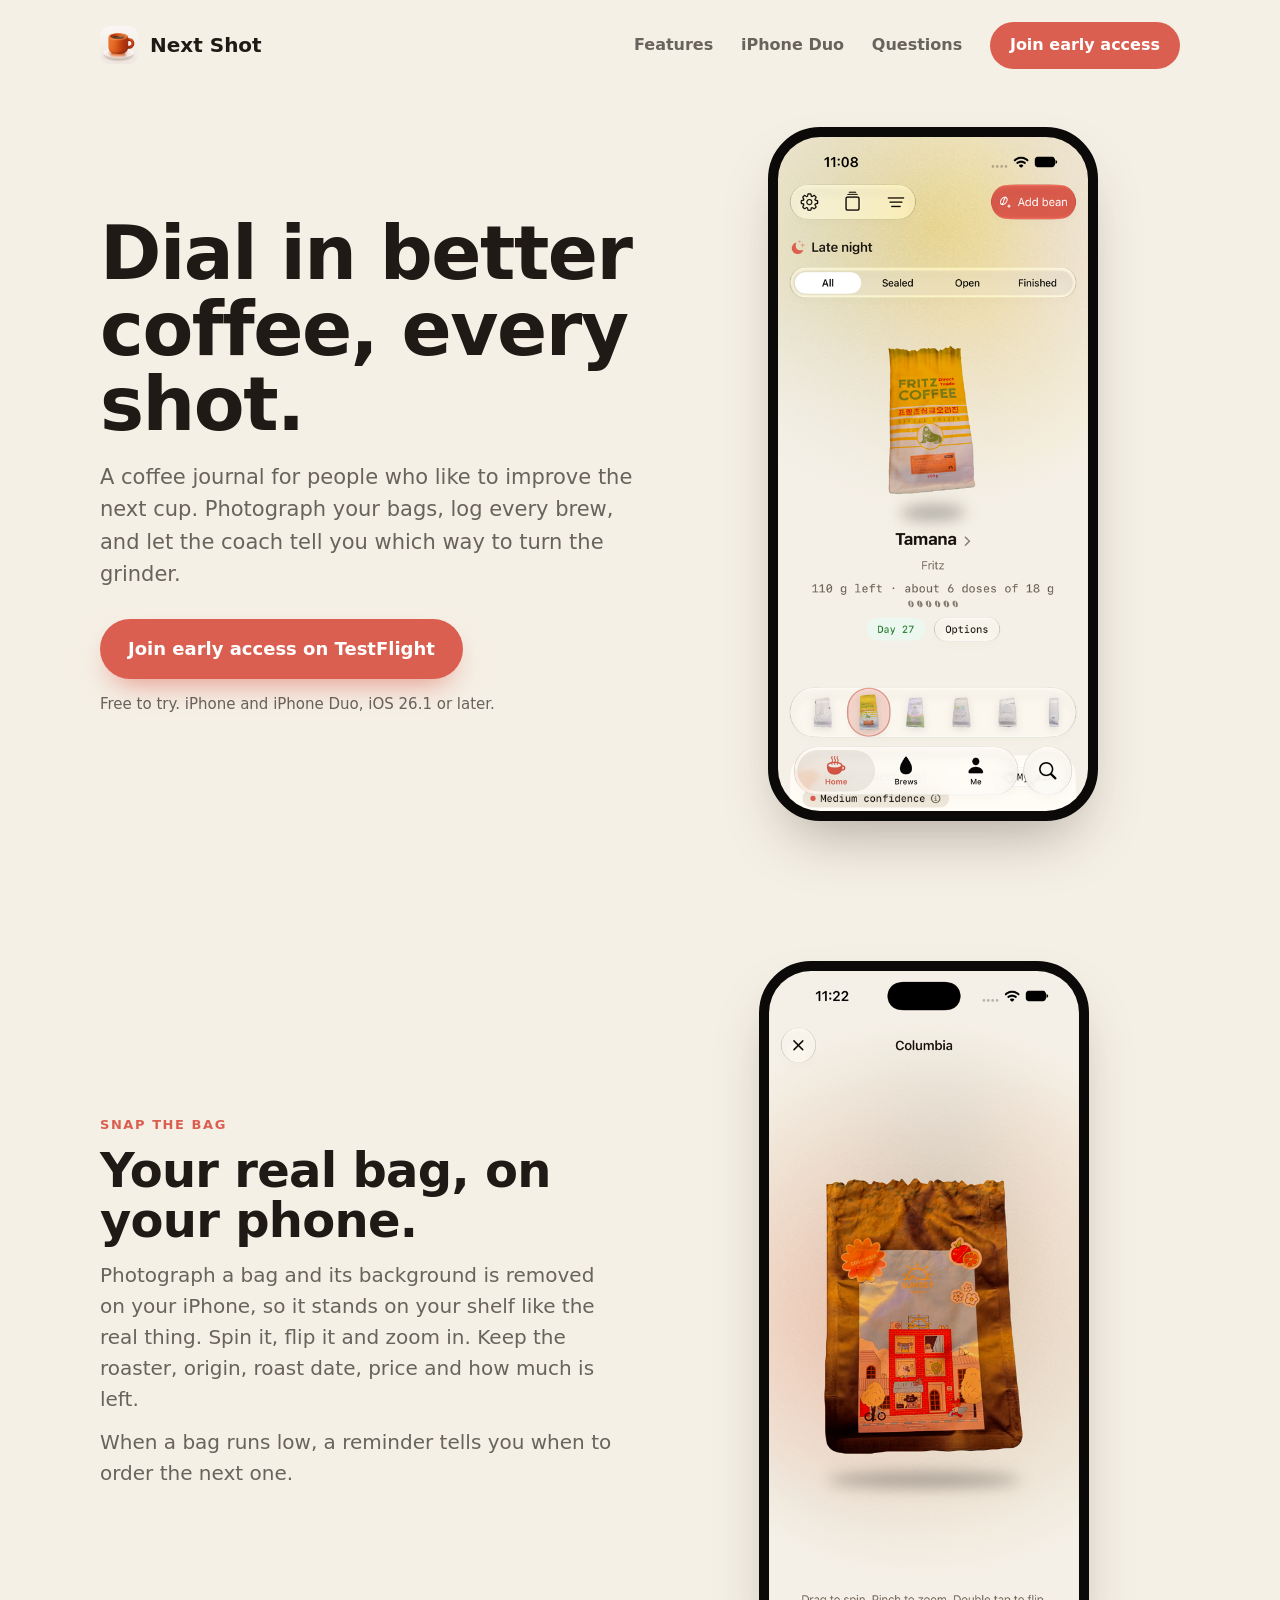
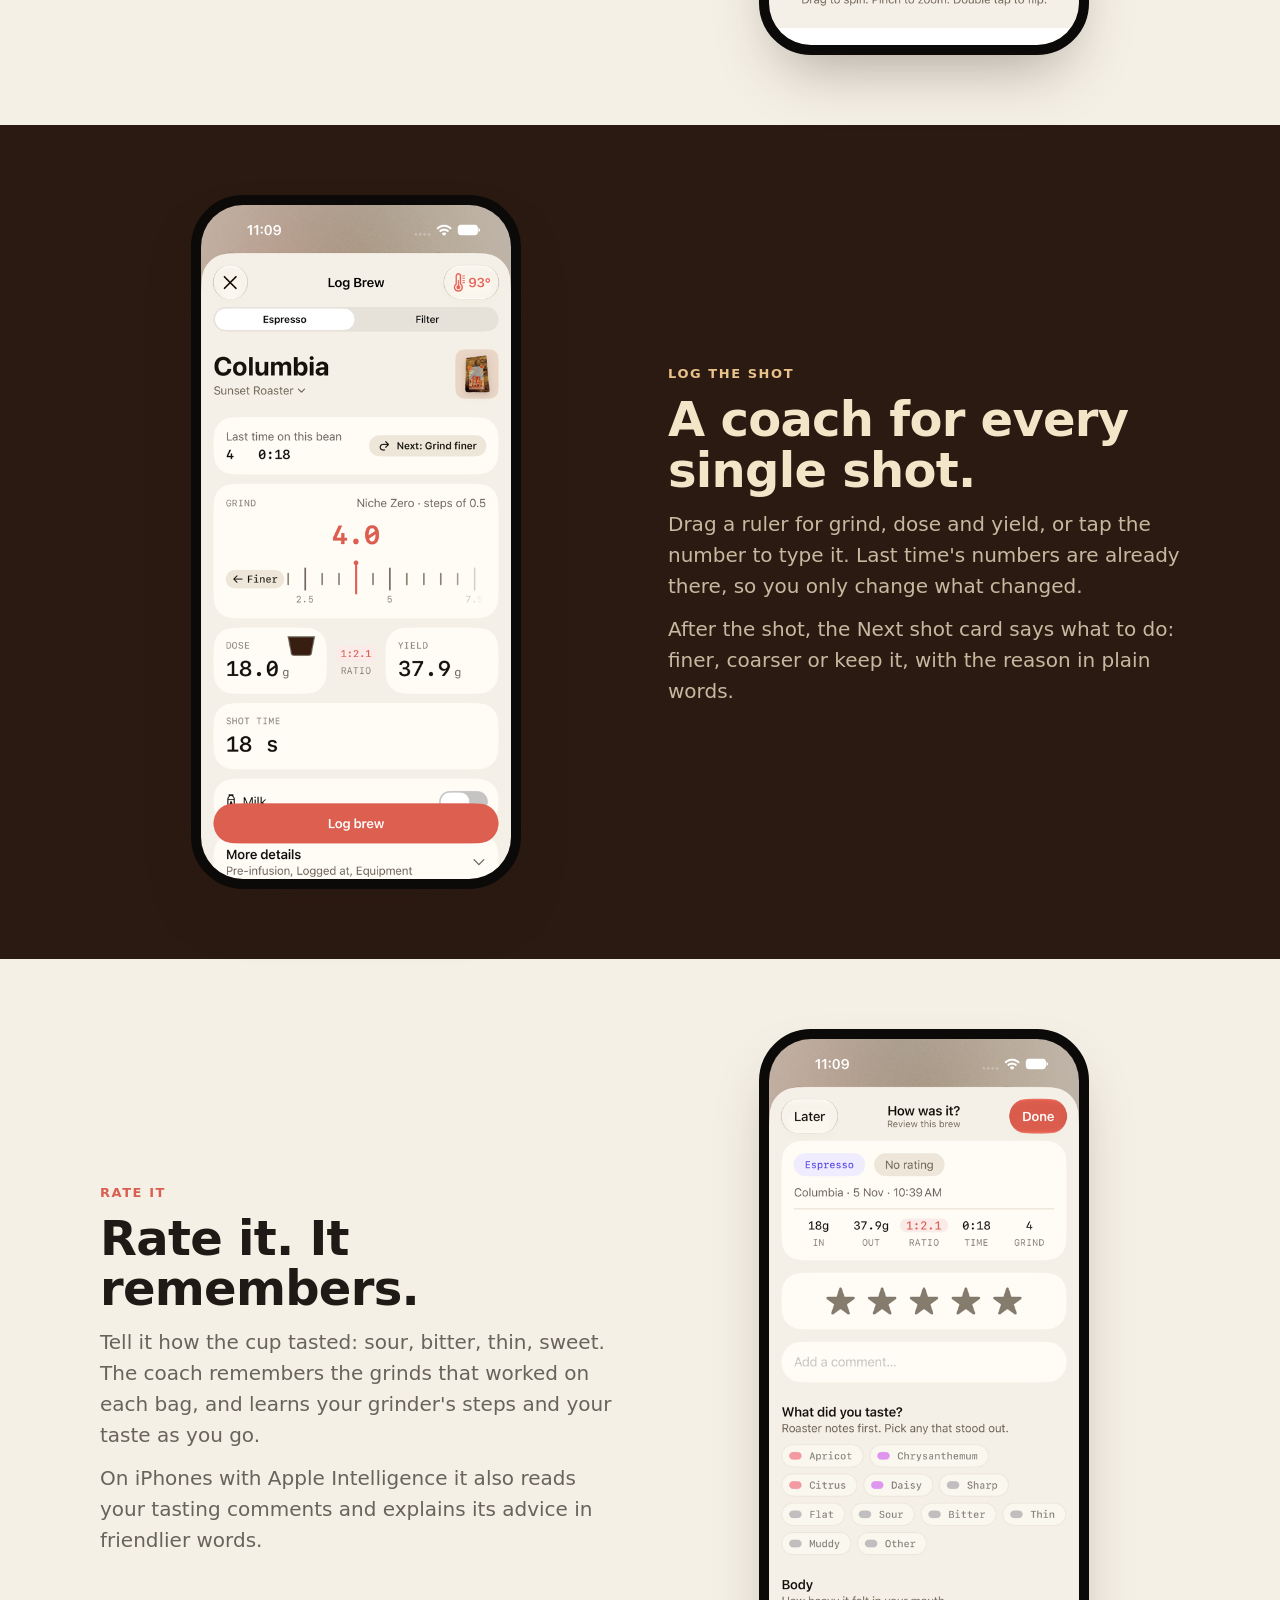
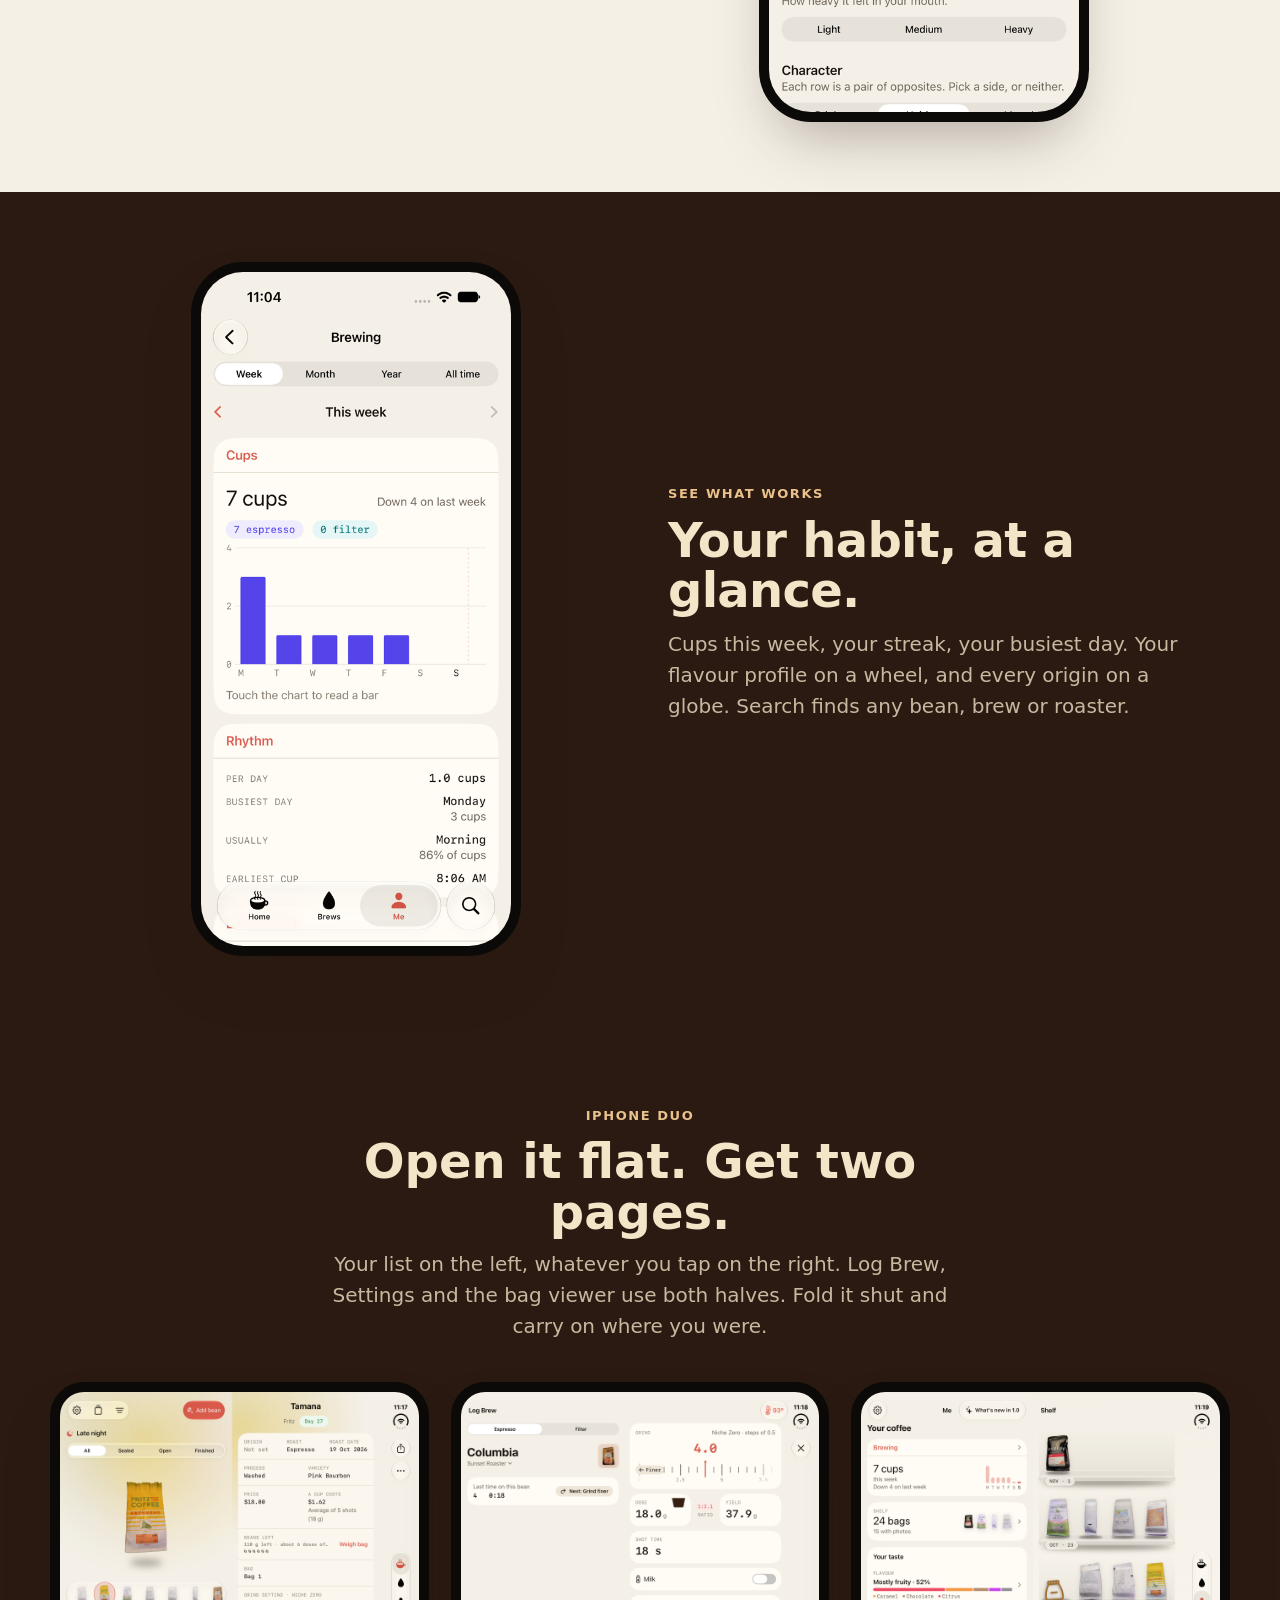
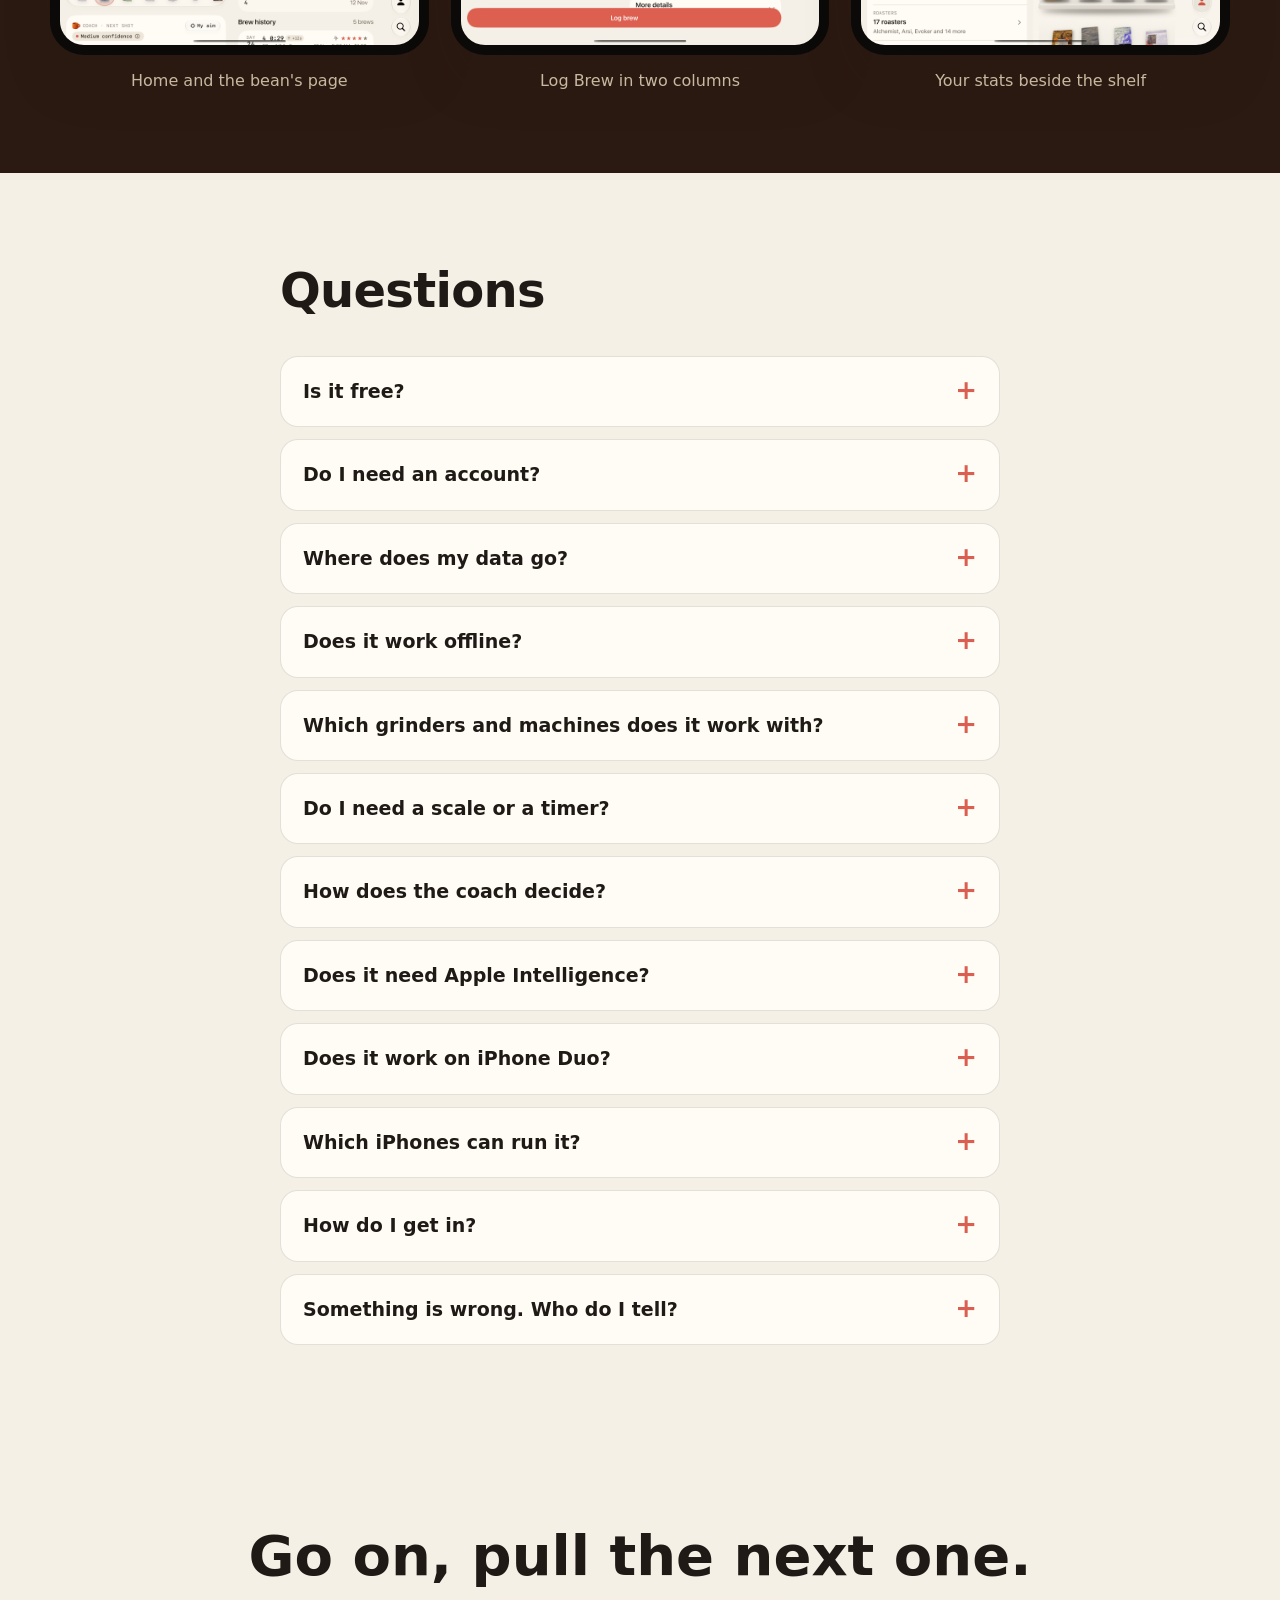
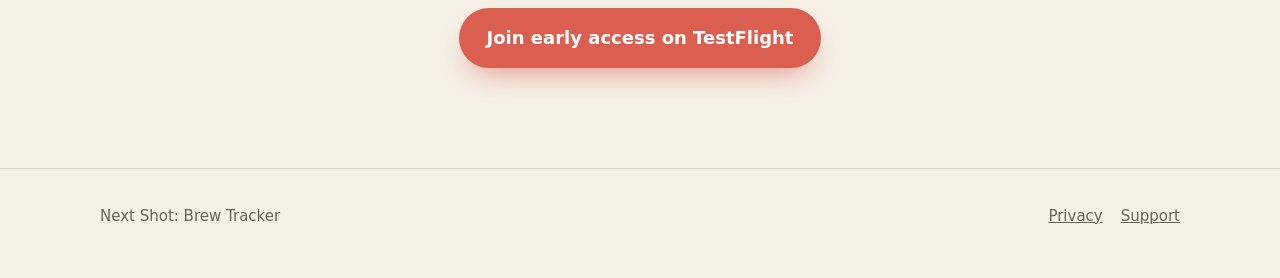
==== nextshot/index.html @ 01eab3b1 "Add Next Shot: Brew Tracker website in /nextshot Landing page with questions, privacy policy and sup" ====
<!doctype html>
<html lang="en-GB">
<head>
<meta charset="utf-8">
<meta name="viewport" content="width=device-width, initial-scale=1">
<meta name="color-scheme" content="light dark">
<title>Next Shot: Brew Tracker. Dial in better coffee, every shot.</title>
<meta name="description" content="A coffee journal for people who like to improve the next cup. Photograph your bags, log every brew, and let the coach suggest your next grind. For iPhone and iPhone Duo.">
<meta property="og:title" content="Next Shot: Brew Tracker">
<meta property="og:description" content="Photograph your bags, log every brew, and let the coach suggest your next grind. For iPhone and iPhone Duo.">
<meta property="og:image" content="assets/og.png">
<meta property="og:type" content="website">
<link rel="icon" href="assets/favicon.png">
<link rel="apple-touch-icon" href="assets/apple-touch-icon.png">
<link rel="stylesheet" href="style.css">
</head>
<body>

<header class="top">
  <div class="wrap">
    <a class="brand" href="./"><img src="assets/icon-512.png" alt="">Next Shot</a>
    <nav>
      <a href="#features">Features</a>
      <a href="#duo">iPhone Duo</a>
      <a href="#questions">Questions</a>
      <a class="btn small" href="https://testflight.apple.com/join/P4kzc7nD">Join early access</a>
    </nav>
  </div>
</header>

<main>
<section class="hero">
  <div class="wrap">
    <div>
      <h1>Dial in better coffee, every shot.</h1>
      <p class="lead">A coffee journal for people who like to improve the next cup. Photograph your bags, log every brew, and let the coach tell you which way to turn the grinder.</p>
      <a class="btn" href="https://testflight.apple.com/join/P4kzc7nD">Join early access on TestFlight</a>
      <p class="note">Free to try. iPhone and iPhone Duo, iOS 26.1 or later.</p>
    </div>
    <div class="shot">
      <div class="phone"><img src="assets/home.png" width="1100" height="2392" alt="The Next Shot home screen, with a bag of coffee and what is running low"></div>
    </div>
  </div>
</section>

<div id="features"></div>

<section class="feature">
  <div class="wrap">
    <div>
      <div class="kicker">Snap the bag</div>
      <h2>Your real bag, on your phone.</h2>
      <p>Photograph a bag and its background is removed on your iPhone, so it stands on your shelf like the real thing. Spin it, flip it and zoom in. Keep the roaster, origin, roast date, price and how much is left.</p>
      <p>When a bag runs low, a reminder tells you when to order the next one.</p>
    </div>
    <div class="shot"><div class="phone"><img src="assets/viewer.png" width="1100" height="2392" loading="lazy" alt="A real coffee bag in 3D, ready to spin and flip"></div></div>
  </div>
</section>

<section class="feature dark flip">
  <div class="wrap">
    <div>
      <div class="kicker">Log the shot</div>
      <h2>A coach for every single shot.</h2>
      <p>Drag a ruler for grind, dose and yield, or tap the number to type it. Last time's numbers are already there, so you only change what changed.</p>
      <p>After the shot, the Next shot card says what to do: finer, coarser or keep it, with the reason in plain words.</p>
    </div>
    <div class="shot"><div class="phone"><img src="assets/log.png" width="1100" height="2392" loading="lazy" alt="Log Brew with the coach's next shot suggestion and a grind ruler"></div></div>
  </div>
</section>

<section class="feature">
  <div class="wrap">
    <div>
      <div class="kicker">Rate it</div>
      <h2>Rate it. It remembers.</h2>
      <p>Tell it how the cup tasted: sour, bitter, thin, sweet. The coach remembers the grinds that worked on each bag, and learns your grinder's steps and your taste as you go.</p>
      <p>On iPhones with Apple Intelligence it also reads your tasting comments and explains its advice in friendlier words.</p>
    </div>
    <div class="shot"><div class="phone"><img src="assets/review.png" width="1100" height="2392" loading="lazy" alt="The review after a shot, with five stars and tasting notes"></div></div>
  </div>
</section>

<section class="feature dark flip">
  <div class="wrap">
    <div>
      <div class="kicker">See what works</div>
      <h2>Your habit, at a glance.</h2>
      <p>Cups this week, your streak, your busiest day. Your flavour profile on a wheel, and every origin on a globe. Search finds any bean, brew or roaster.</p>
    </div>
    <div class="shot"><div class="phone"><img src="assets/stats.png" width="1100" height="2392" loading="lazy" alt="The Brewing page showing cups per week"></div></div>
  </div>
</section>

<section class="duo-section dark" id="duo">
  <div class="head">
    <div class="kicker">iPhone Duo</div>
    <h2>Open it flat. Get two pages.</h2>
    <p>Your list on the left, whatever you tap on the right. Log Brew, Settings and the bag viewer use both halves. Fold it shut and carry on where you were.</p>
  </div>
  <div class="duo-grid">
    <figure><div class="duo"><img src="assets/duo-home.png" width="1700" height="1196" loading="lazy" alt="Home on the left and the bean's page on the right"></div><figcaption>Home and the bean's page</figcaption></figure>
    <figure><div class="duo"><img src="assets/duo-log.png" width="1700" height="1196" loading="lazy" alt="Log Brew in two columns"></div><figcaption>Log Brew in two columns</figcaption></figure>
    <figure><div class="duo"><img src="assets/duo-me.png" width="1700" height="1196" loading="lazy" alt="Your stats on the left and the shelf on the right"></div><figcaption>Your stats beside the shelf</figcaption></figure>
  </div>
</section>

<section class="faq" id="questions">
  <div class="narrow">
    <h2>Questions</h2>

    <details><summary>Is it free?</summary>
      <p>Free to start: up to 5 beans and your first coach suggestions. Next Shot Pro is a one-time purchase that unlocks the full coach and unlimited beans. No subscription, and Family Sharing is on.</p></details>

    <details><summary>Do I need an account?</summary>
      <p>No. There is no sign-up, no ads and no tracking.</p></details>

    <details><summary>Where does my data go?</summary>
      <p>It stays on your iPhone. If you turn it on, it also syncs through your own iCloud, so your other devices get it. Backups go to your iCloud Drive. The full details are in the <a href="privacy.html">privacy policy</a>.</p></details>

    <details><summary>Does it work offline?</summary>
      <p>Yes. Logging, the shelf, your stats and the coach all work without a connection. Syncing and backing up to iCloud need one.</p></details>

    <details><summary>Which grinders and machines does it work with?</summary>
      <p>Any. You enter your grinder's own scale once (marks, steps per mark, stepless or with clicks), and every shot is logged on those numbers. The coach reads your grinder's own dial.</p></details>

    <details><summary>Do I need a scale or a timer?</summary>
      <p>No. It works with just your phone. You type in the weights and the time, or drag the rulers.</p></details>

    <details><summary>How does the coach decide?</summary>
      <p>It looks at your time, your yield, your ratio and how you rated the cup, and remembers the grinds that worked on that bag. After each shot it suggests one change with the reason. With milk, it judges the shot on time and ratio, because milk hides sour and bitter.</p></details>

    <details><summary>Does it need Apple Intelligence?</summary>
      <p>No. The coach works on every iPhone that runs iOS 26.1 or later. On iPhones with Apple Intelligence it also reads your tasting comments and explains its advice in friendlier words, and that happens on your phone.</p></details>

    <details><summary>Does it work on iPhone Duo?</summary>
      <p>Yes. Open an iPhone Duo flat and every screen becomes two pages. Fold it shut and it carries on as a normal iPhone app.</p></details>

    <details><summary>Which iPhones can run it?</summary>
      <p>Any iPhone on iOS 26.1 or later. It is iPhone only.</p></details>

    <details><summary>How do I get in?</summary>
      <p>It is in early access on TestFlight. Install TestFlight from the App Store, then open the <a href="https://testflight.apple.com/join/P4kzc7nD">invite link</a>. Early builds expire after 90 days, so update when TestFlight asks.</p></details>

    <details><summary>Something is wrong. Who do I tell?</summary>
      <p>Please do. Send it to the <a href="support.html">support page</a> and say what you tapped and what you expected.</p></details>
  </div>
</section>

<section class="cta">
  <div class="wrap">
    <h2>Go on, pull the next one.</h2>
    <a class="btn" href="https://testflight.apple.com/join/P4kzc7nD">Join early access on TestFlight</a>
  </div>
</section>
</main>

<footer>
  <div class="wrap">
    <span>Next Shot: Brew Tracker</span>
    <span><a href="privacy.html">Privacy</a><a href="support.html">Support</a></span>
  </div>
</footer>

</body>
</html>
---- nextshot/style.css ----
/* Next Shot site. Colours and type follow the app (design/tokens.json): cream and espresso, orange accent, rounded type. */
:root {
  --bg: #f5f0e6;
  --card: #fffcf6;
  --ink: #1f1a15;
  --ink2: rgba(31, 26, 21, 0.66);
  --line: rgba(31, 26, 21, 0.12);
  --accent: #db5f51;
  --on-accent: #ffffff;
  --espresso: #2b1a12;
  --crema: #e9c18a;
  --milk: #f3e6c8;
  --shadow: 0 30px 60px -20px rgba(43, 26, 18, 0.35);
}
@media (prefers-color-scheme: dark) {
  :root {
    --bg: #14110e;
    --card: #201c18;
    --ink: #f5efe6;
    --ink2: rgba(245, 239, 230, 0.66);
    --line: rgba(245, 239, 230, 0.14);
    --accent: #e8705f;
    --shadow: 0 30px 60px -20px rgba(0, 0, 0, 0.7);
  }
}
* { box-sizing: border-box; }
html { scroll-behavior: smooth; }
body {
  margin: 0;
  background: var(--bg);
  color: var(--ink);
  font-family: ui-rounded, "SF Pro Rounded", system-ui, -apple-system, "Segoe UI", sans-serif;
  font-size: 18px;
  line-height: 1.55;
  -webkit-font-smoothing: antialiased;
}
img { max-width: 100%; height: auto; display: block; }
a { color: var(--accent); }
.wrap { width: min(1080px, 100% - 48px); margin: 0 auto; }
.narrow { width: min(720px, 100% - 48px); margin: 0 auto; }

header.top { padding: 22px 0; }
header.top .wrap { display: flex; align-items: center; justify-content: space-between; gap: 16px; }
.brand { display: flex; align-items: center; gap: 12px; color: var(--ink); text-decoration: none; font-weight: 800; font-size: 20px; }
.brand img { width: 38px; height: 38px; border-radius: 9px; }
nav a { color: var(--ink2); text-decoration: none; margin-left: 22px; font-weight: 600; font-size: 16px; }
nav a:hover { color: var(--ink); }

.btn {
  display: inline-block; background: var(--accent); color: var(--on-accent); text-decoration: none;
  font-weight: 800; font-size: 18px; padding: 16px 28px; border-radius: 999px;
  box-shadow: 0 14px 30px -12px rgba(219, 95, 81, 0.7); transition: transform 0.15s ease;
}
.btn:hover { transform: translateY(-2px); }
.btn.small { font-size: 16px; padding: 11px 20px; box-shadow: none; }
.note { color: var(--ink2); font-size: 15px; margin-top: 14px; }

.hero { padding: 36px 0 70px; }
.hero .wrap { display: grid; grid-template-columns: 1.05fr 0.95fr; gap: 40px; align-items: center; }
.hero h1 { font-size: clamp(42px, 6.2vw, 74px); line-height: 1.02; letter-spacing: -0.02em; margin: 0 0 18px; font-weight: 800; }
.hero p.lead { font-size: 21px; color: var(--ink2); max-width: 30em; margin: 0 0 28px; }
.hero .shot { justify-self: center; }

.phone {
  border: 10px solid #0c0a08; border-radius: 52px; overflow: hidden; background: #0c0a08;
  box-shadow: var(--shadow); width: min(330px, 78vw);
}
.phone img { width: 100%; }
.duo {
  border: 10px solid #0c0a08; border-radius: 34px; overflow: hidden; background: #0c0a08; box-shadow: var(--shadow);
}

section.feature { padding: 70px 0; }
section.feature .wrap { display: grid; grid-template-columns: 1fr 1fr; gap: 56px; align-items: center; }
section.feature.flip .shot { order: -1; }
section.feature .shot { justify-self: center; }
section.feature h2 { font-size: clamp(32px, 4.4vw, 48px); line-height: 1.05; letter-spacing: -0.015em; margin: 0 0 14px; font-weight: 800; }
section.feature p { color: var(--ink2); font-size: 20px; margin: 0 0 12px; }
.kicker { text-transform: uppercase; letter-spacing: 0.12em; font-size: 13px; font-weight: 800; color: var(--accent); margin-bottom: 10px; }

section.dark { background: var(--espresso); color: var(--milk); }
section.dark p { color: rgba(243, 230, 200, 0.78); }
section.dark .kicker { color: var(--crema); }

section.duo-section { padding: 80px 0; }
section.duo-section .head { text-align: center; max-width: 640px; margin: 0 auto 40px; }
section.duo-section h2 { font-size: clamp(32px, 4.4vw, 48px); margin: 0 0 12px; line-height: 1.05; font-weight: 800; }
section.duo-section .head p { color: rgba(243, 230, 200, 0.78); font-size: 20px; margin: 0; }
.duo-grid { display: grid; grid-template-columns: repeat(3, 1fr); gap: 22px; width: min(1180px, 100% - 48px); margin: 0 auto; }
.duo-grid figure { margin: 0; }
.duo-grid figcaption { text-align: center; color: rgba(243, 230, 200, 0.78); font-size: 16px; margin-top: 14px; }

.faq { padding: 80px 0; }
.faq h2 { font-size: clamp(32px, 4.4vw, 48px); margin: 0 0 28px; font-weight: 800; letter-spacing: -0.015em; }
details { background: var(--card); border: 1px solid var(--line); border-radius: 18px; padding: 4px 22px; margin-bottom: 12px; }
summary { cursor: pointer; font-weight: 700; font-size: 19px; padding: 16px 0; list-style: none; display: flex; justify-content: space-between; gap: 16px; }
summary::-webkit-details-marker { display: none; }
summary::after { content: "+"; color: var(--accent); font-size: 26px; line-height: 1; }
details[open] summary::after { content: "\2212"; }
details p { margin: 0 0 18px; color: var(--ink2); }

.cta { text-align: center; padding: 90px 0 100px; }
.cta h2 { font-size: clamp(34px, 5vw, 56px); margin: 0 0 22px; line-height: 1.05; font-weight: 800; }

footer { border-top: 1px solid var(--line); padding: 36px 0 50px; color: var(--ink2); font-size: 15px; }
footer .wrap { display: flex; justify-content: space-between; flex-wrap: wrap; gap: 14px; }
footer a { color: var(--ink2); margin-left: 18px; }

/* Text pages */
.doc { padding: 30px 0 90px; }
.doc h1 { font-size: clamp(36px, 5vw, 54px); line-height: 1.05; margin: 0 0 8px; font-weight: 800; letter-spacing: -0.015em; }
.doc h2 { font-size: 26px; margin: 38px 0 10px; font-weight: 800; }
.doc p, .doc li { color: var(--ink2); }
.doc .meta { color: var(--ink2); font-size: 15px; margin: 0 0 26px; }
.doc li { margin-bottom: 6px; }

@media (max-width: 820px) {
  .hero .wrap, section.feature .wrap { grid-template-columns: 1fr; gap: 34px; }
  section.feature.flip .shot { order: 0; }
  .duo-grid { grid-template-columns: 1fr; }
  nav a:not(.btn) { display: none; }
  .hero { padding-top: 12px; }
}
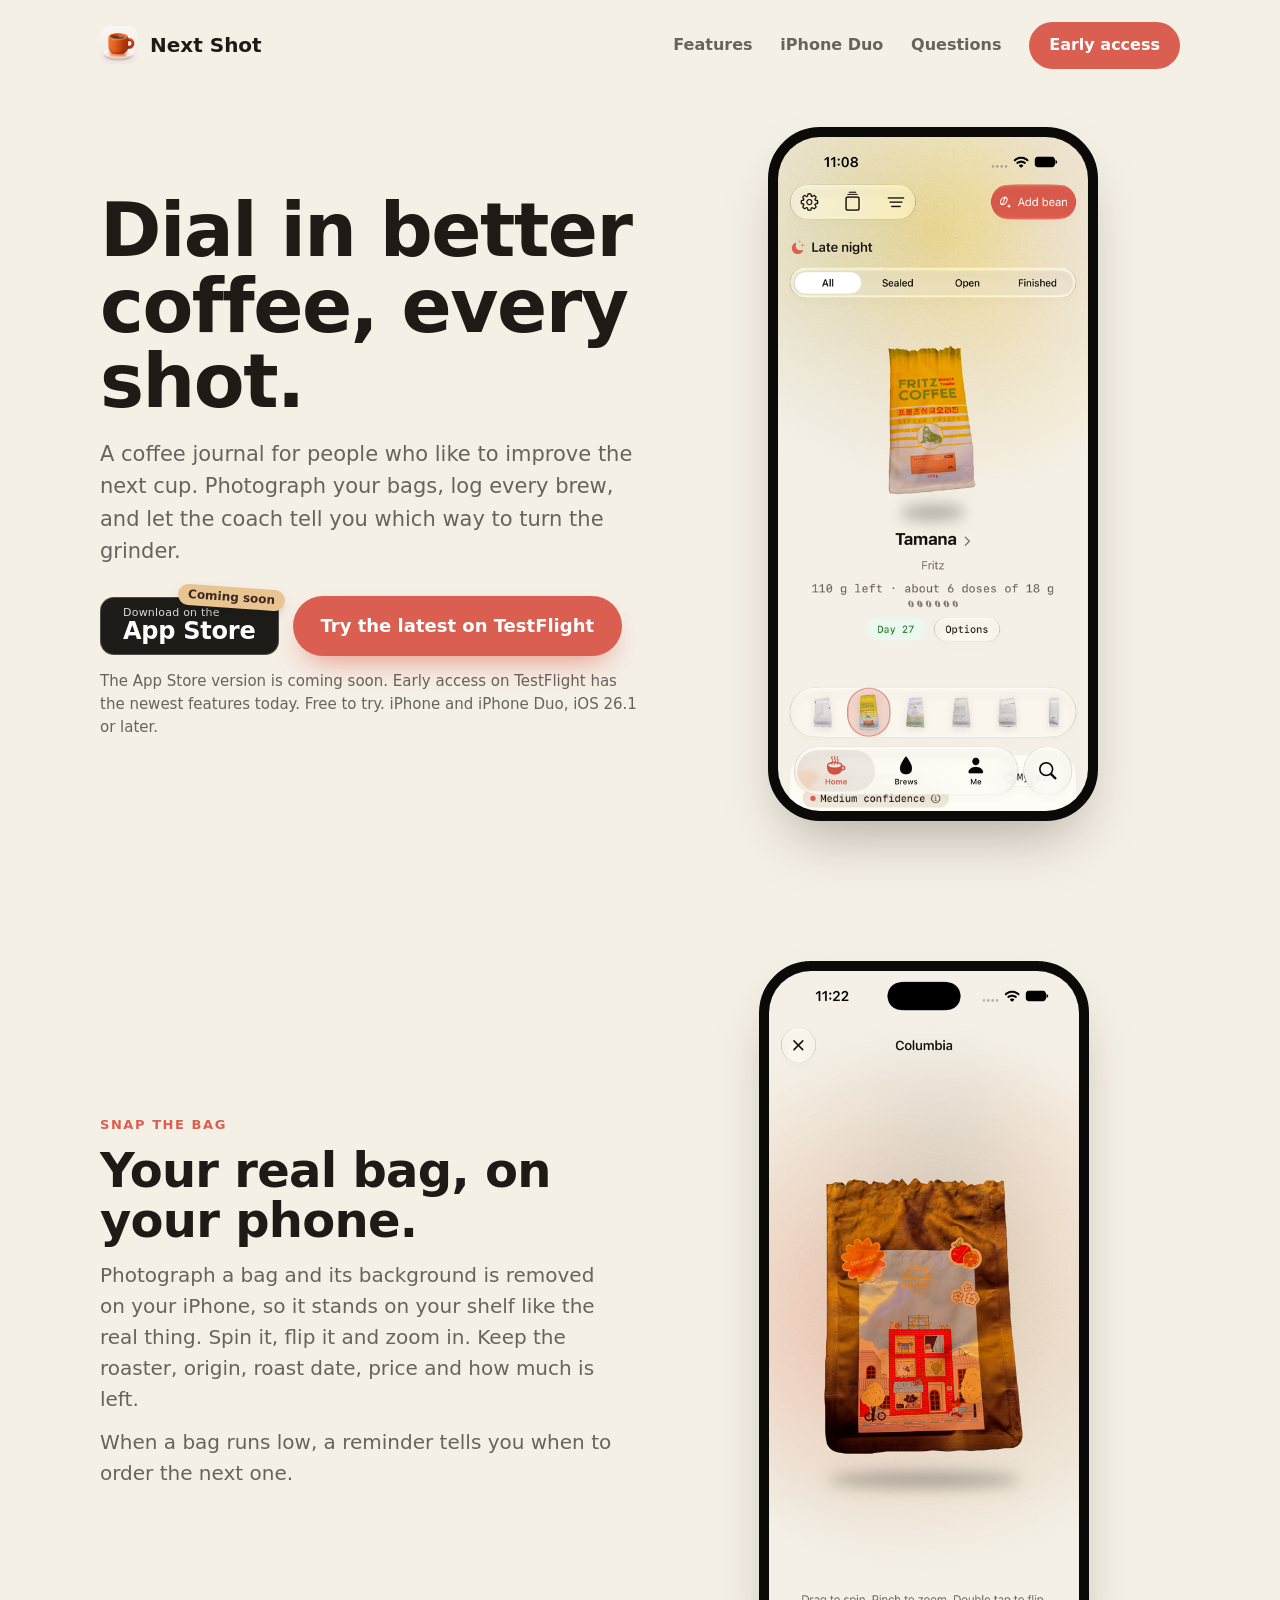
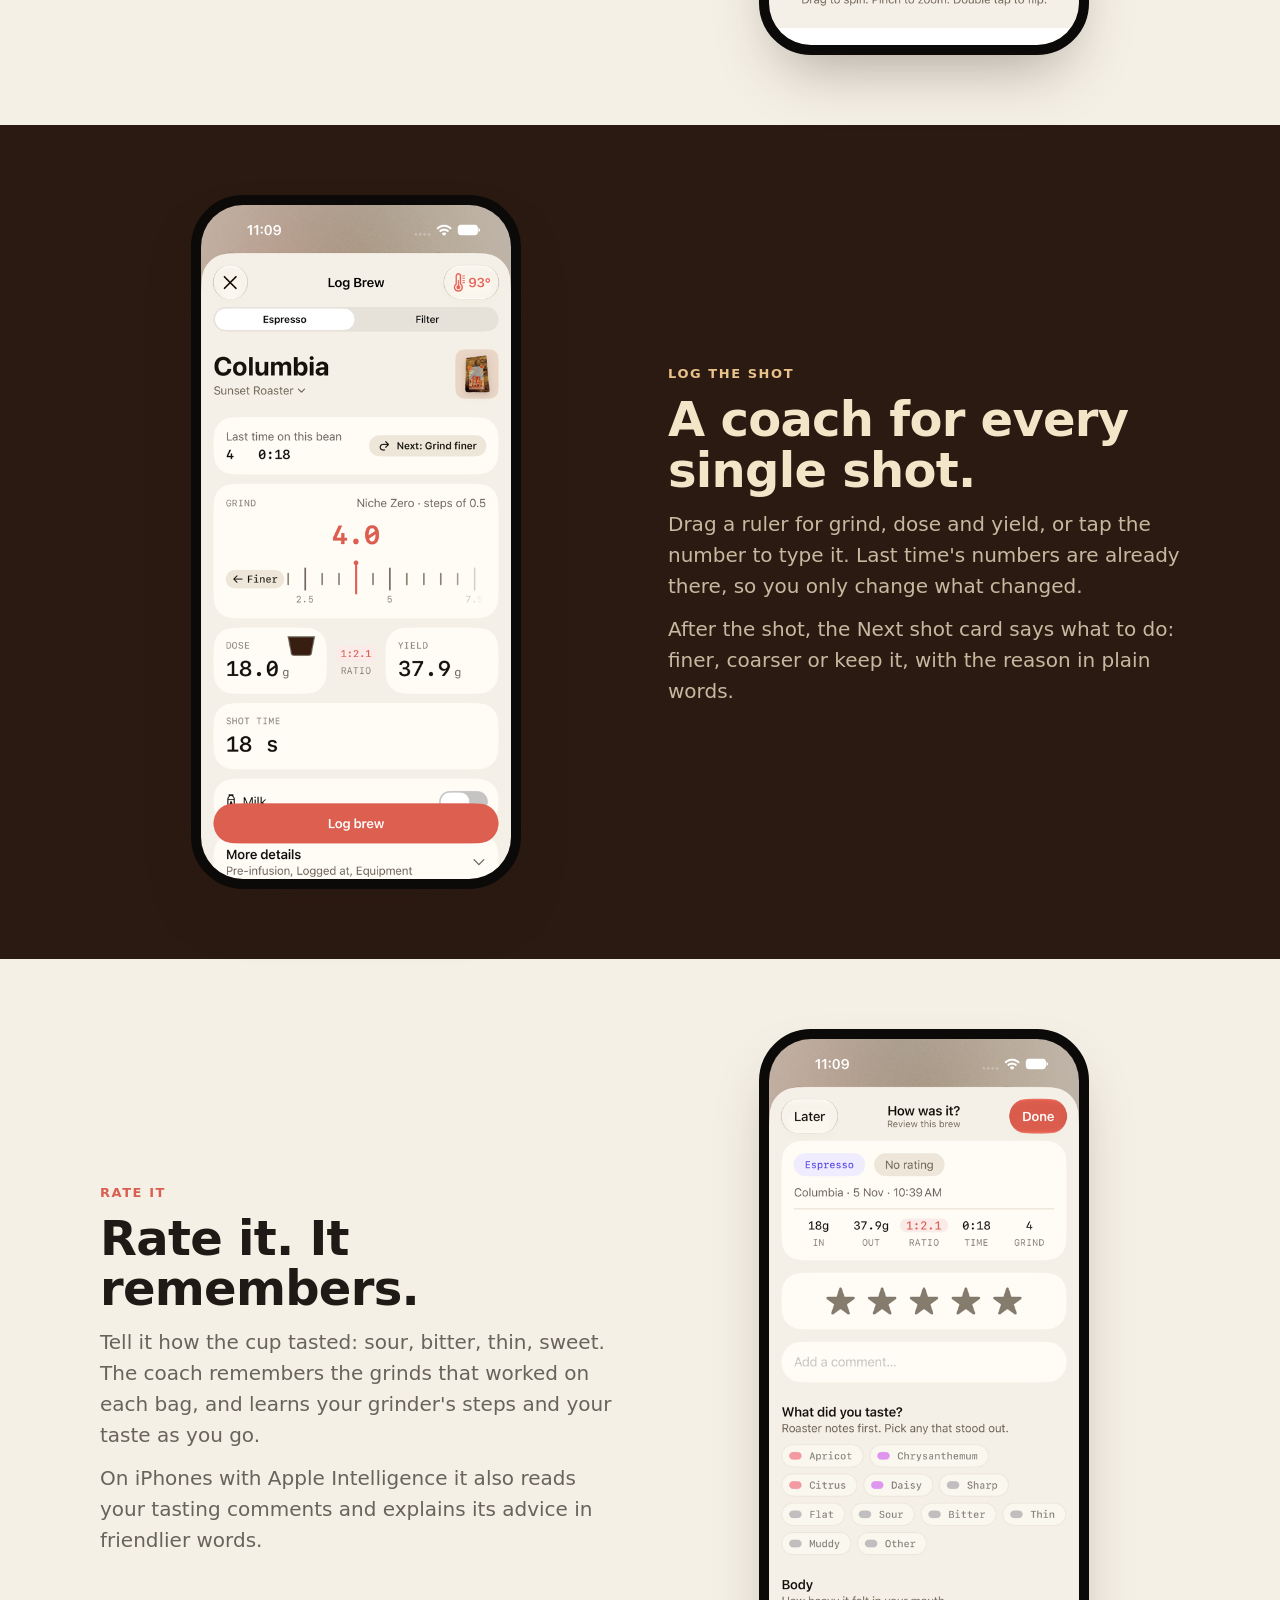
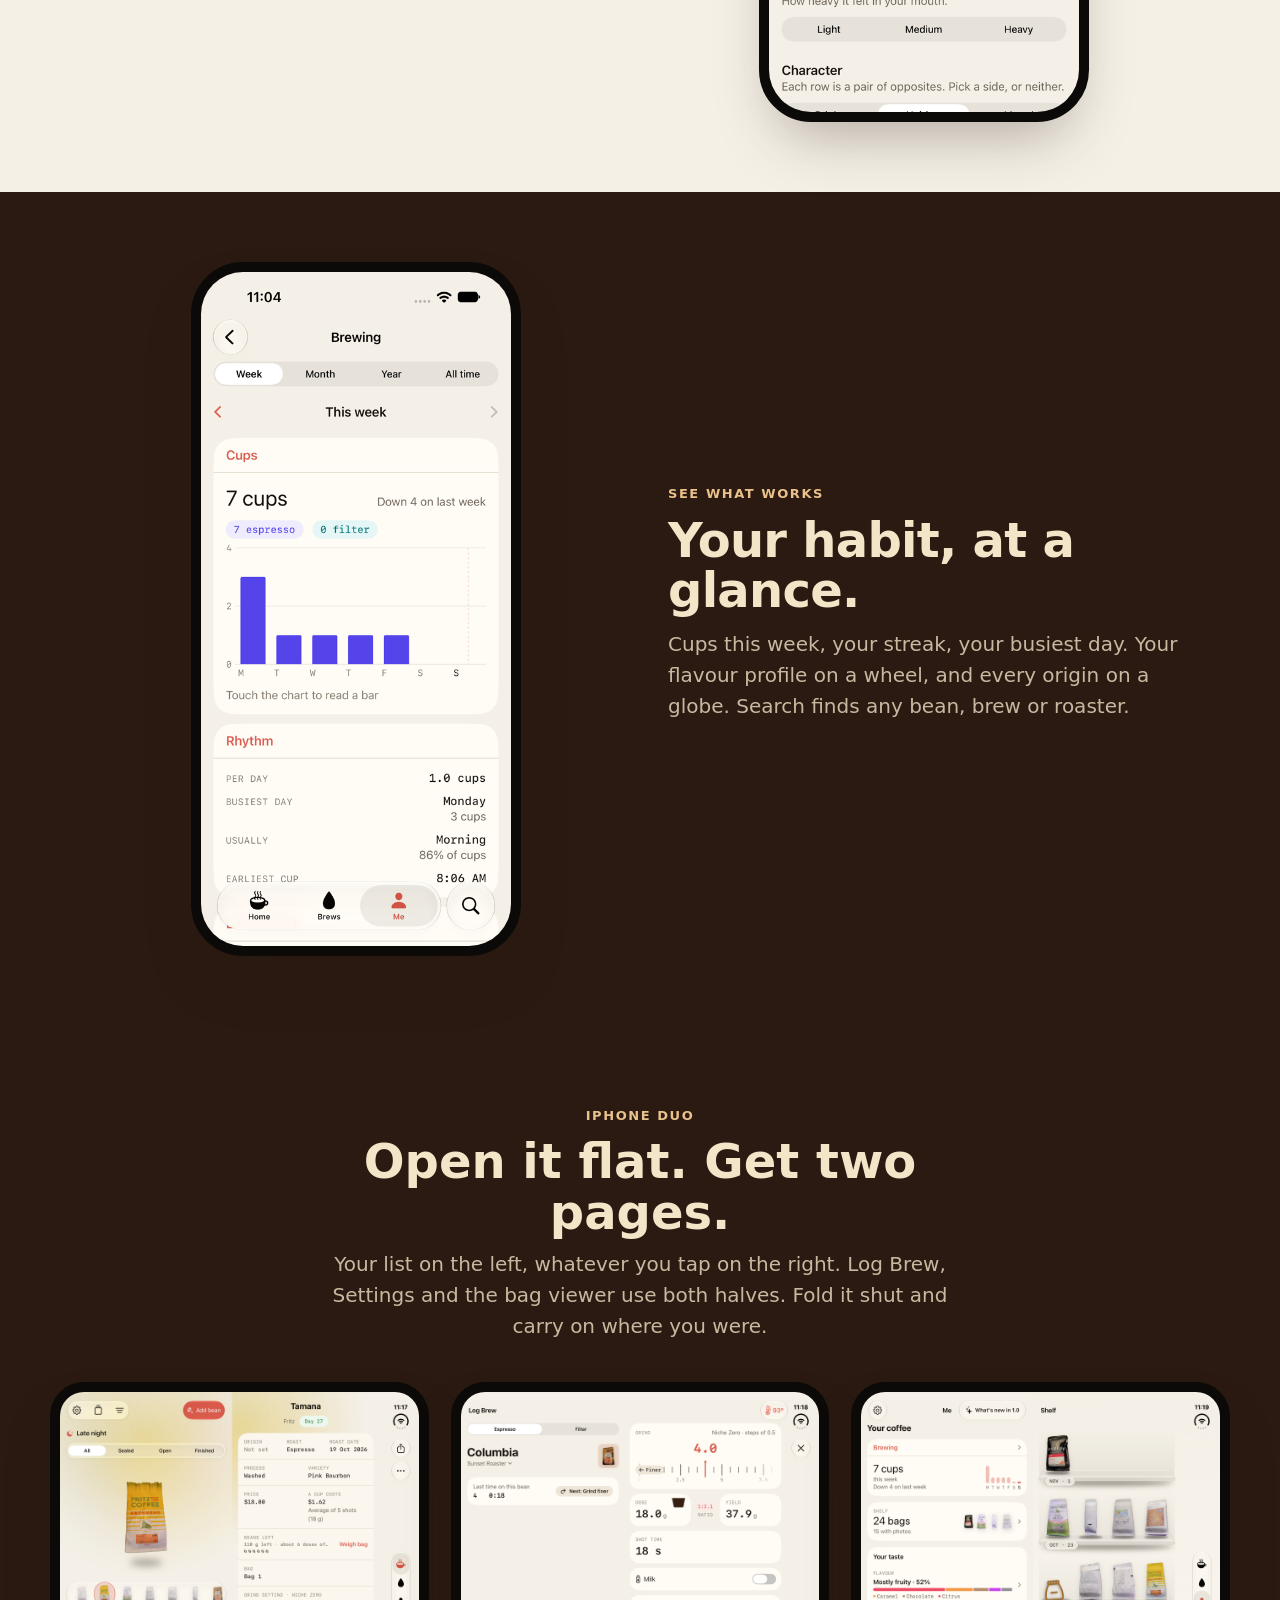
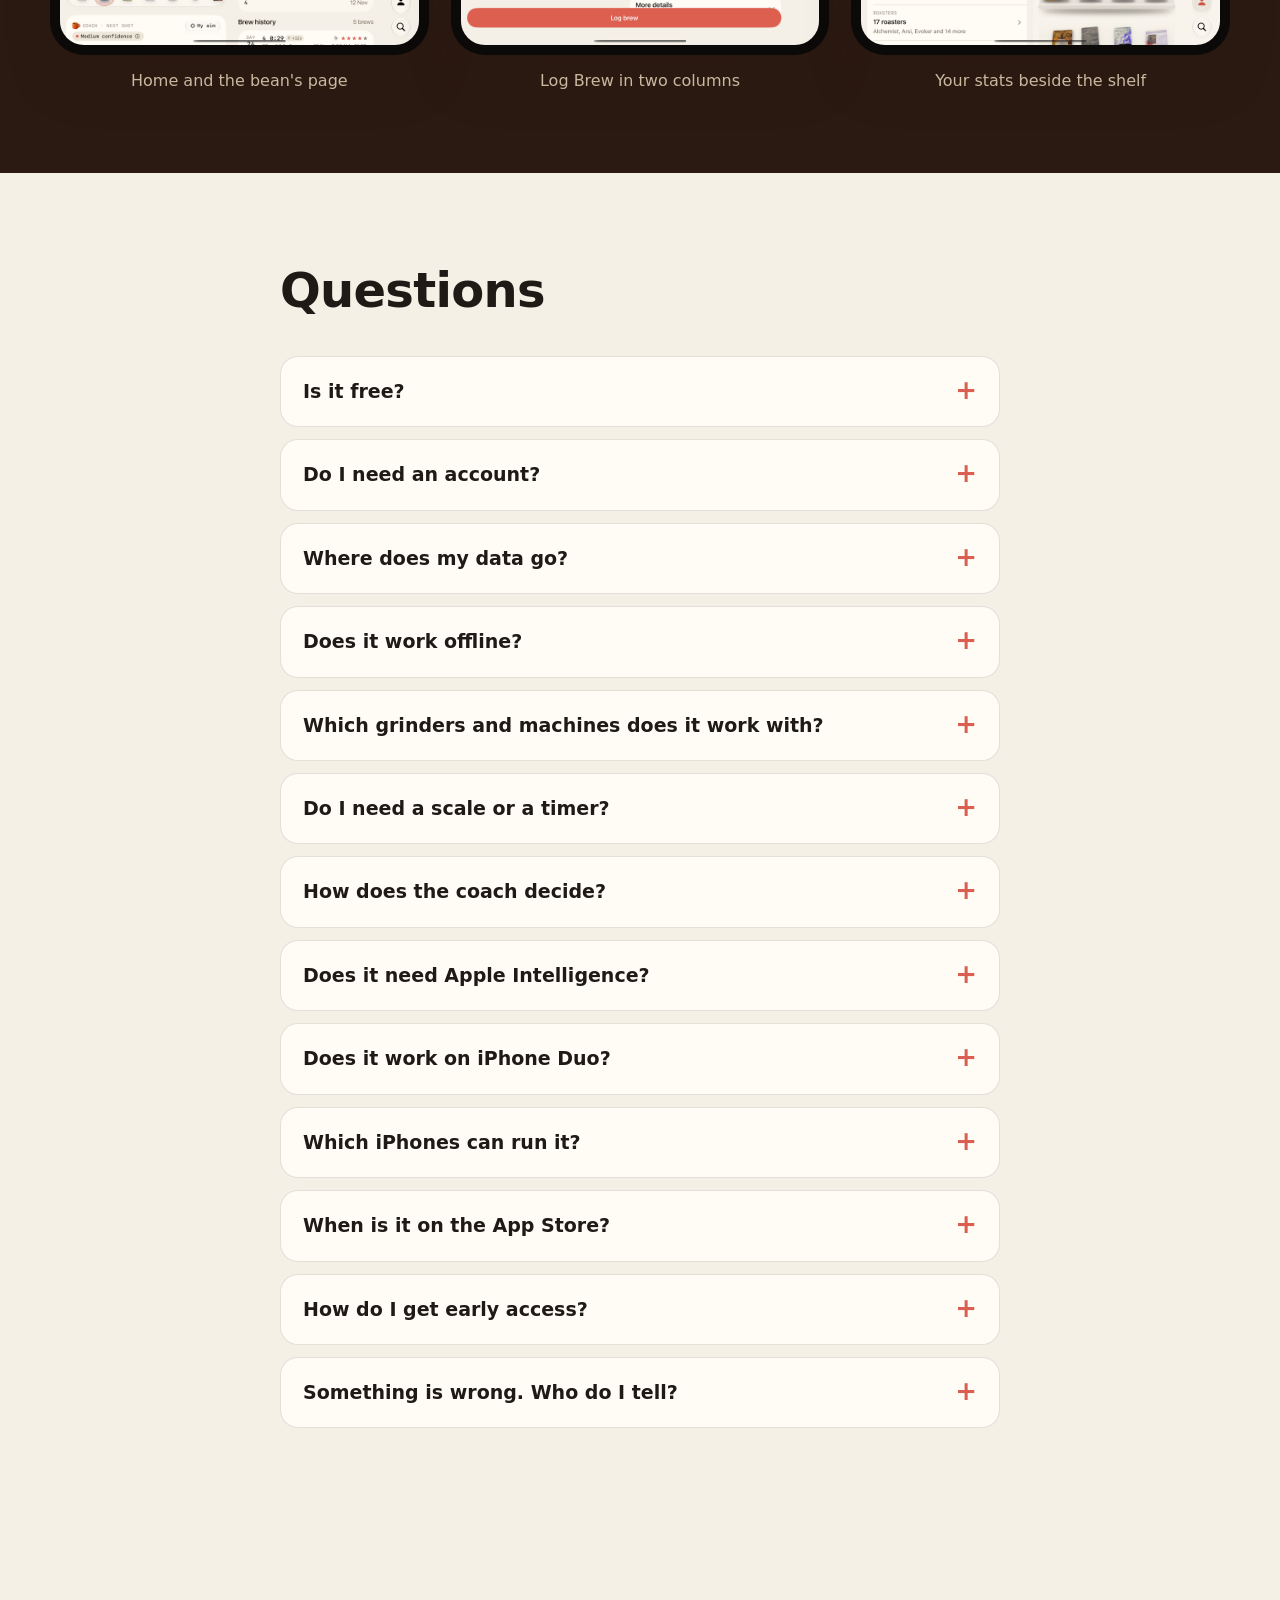
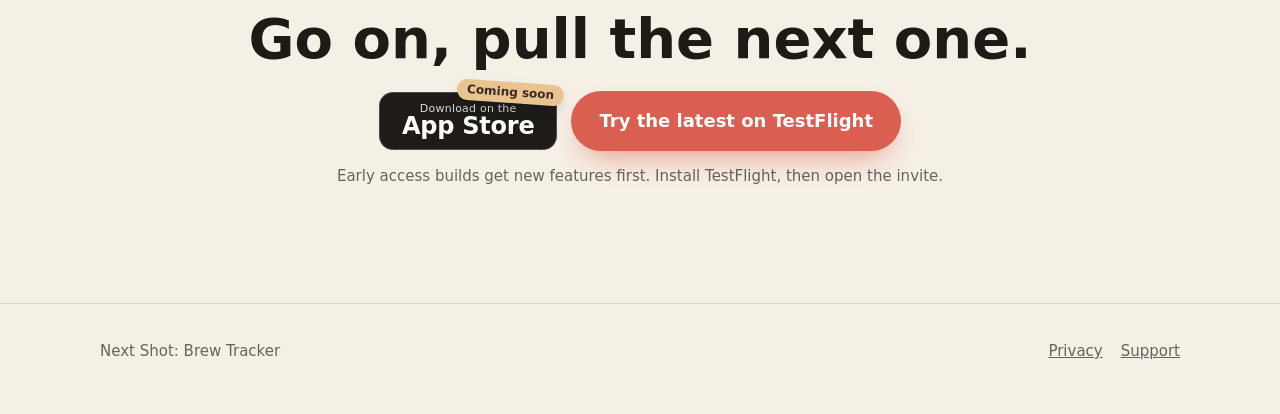
==== commit 7f7dc46c: "Next Shot site: App Store badge marked coming soon, keep TestFlight early access Co-Authored-By: Cla" ====
--- a/nextshot/index.html
+++ b/nextshot/index.html
@@ -23,7 +23,7 @@
       <a href="#features">Features</a>
       <a href="#duo">iPhone Duo</a>
       <a href="#questions">Questions</a>
-      <a class="btn small" href="https://testflight.apple.com/join/P4kzc7nD">Join early access</a>
+      <a class="btn small" href="https://testflight.apple.com/join/P4kzc7nD">Early access</a>
     </nav>
   </div>
 </header>
@@ -34,8 +34,11 @@
     <div>
       <h1>Dial in better coffee, every shot.</h1>
       <p class="lead">A coffee journal for people who like to improve the next cup. Photograph your bags, log every brew, and let the coach tell you which way to turn the grinder.</p>
-      <a class="btn" href="https://testflight.apple.com/join/P4kzc7nD">Join early access on TestFlight</a>
-      <p class="note">Free to try. iPhone and iPhone Duo, iOS 26.1 or later.</p>
+      <div class="actions">
+        <span class="store soon" role="img" aria-label="App Store, coming soon"><span class="store-top">Download on the</span><span class="store-main">App Store</span><span class="chip">Coming soon</span></span>
+        <a class="btn" href="https://testflight.apple.com/join/P4kzc7nD">Try the latest on TestFlight</a>
+      </div>
+      <p class="note">The App Store version is coming soon. Early access on TestFlight has the newest features today. Free to try. iPhone and iPhone Duo, iOS 26.1 or later.</p>
     </div>
     <div class="shot">
       <div class="phone"><img src="assets/home.png" width="1100" height="2392" alt="The Next Shot home screen, with a bag of coffee and what is running low"></div>
@@ -139,8 +142,11 @@
     <details><summary>Which iPhones can run it?</summary>
       <p>Any iPhone on iOS 26.1 or later. It is iPhone only.</p></details>
 
-    <details><summary>How do I get in?</summary>
-      <p>It is in early access on TestFlight. Install TestFlight from the App Store, then open the <a href="https://testflight.apple.com/join/P4kzc7nD">invite link</a>. Early builds expire after 90 days, so update when TestFlight asks.</p></details>
+    <details><summary>When is it on the App Store?</summary>
+      <p>Soon. Until then you can try it today through early access on TestFlight, and the TestFlight version gets new features first.</p></details>
+
+    <details><summary>How do I get early access?</summary>
+      <p>Install TestFlight from the App Store, then open the <a href="https://testflight.apple.com/join/P4kzc7nD">invite link</a>. Early builds expire after 90 days, so update when TestFlight asks.</p></details>
 
     <details><summary>Something is wrong. Who do I tell?</summary>
       <p>Please do. Send it to the <a href="support.html">support page</a> and say what you tapped and what you expected.</p></details>
@@ -150,7 +156,11 @@
 <section class="cta">
   <div class="wrap">
     <h2>Go on, pull the next one.</h2>
-    <a class="btn" href="https://testflight.apple.com/join/P4kzc7nD">Join early access on TestFlight</a>
+    <div class="actions center">
+      <span class="store soon" role="img" aria-label="App Store, coming soon"><span class="store-top">Download on the</span><span class="store-main">App Store</span><span class="chip">Coming soon</span></span>
+      <a class="btn" href="https://testflight.apple.com/join/P4kzc7nD">Try the latest on TestFlight</a>
+    </div>
+    <p class="note">Early access builds get new features first. Install TestFlight, then open the invite.</p>
   </div>
 </section>
 </main>
--- a/nextshot/style.css
+++ b/nextshot/style.css
@@ -106,6 +106,22 @@
 footer .wrap { display: flex; justify-content: space-between; flex-wrap: wrap; gap: 14px; }
 footer a { color: var(--ink2); margin-left: 18px; }
 
+/* App Store placeholder with a "coming soon" chip */
+.actions { display: flex; flex-wrap: wrap; align-items: center; gap: 14px; }
+.actions.center { justify-content: center; }
+.store {
+  position: relative; display: inline-flex; flex-direction: column; justify-content: center; line-height: 1.05;
+  background: #0c0a08; color: #fff; border-radius: 14px; padding: 9px 22px 9px 22px; min-width: 176px; height: 58px;
+  border: 1px solid rgba(255, 255, 255, 0.22); cursor: default; opacity: 0.92;
+}
+.store-top { font-size: 11px; letter-spacing: 0.02em; opacity: 0.85; }
+.store-main { font-size: 24px; font-weight: 700; letter-spacing: -0.01em; }
+.chip {
+  position: absolute; top: -11px; right: -8px; background: var(--crema); color: var(--espresso); font-size: 12px;
+  font-weight: 800; padding: 4px 10px; border-radius: 999px; box-shadow: 0 6px 14px -6px rgba(0, 0, 0, 0.5);
+  transform: rotate(4deg); white-space: nowrap;
+}
+
 /* Text pages */
 .doc { padding: 30px 0 90px; }
 .doc h1 { font-size: clamp(36px, 5vw, 54px); line-height: 1.05; margin: 0 0 8px; font-weight: 800; letter-spacing: -0.015em; }
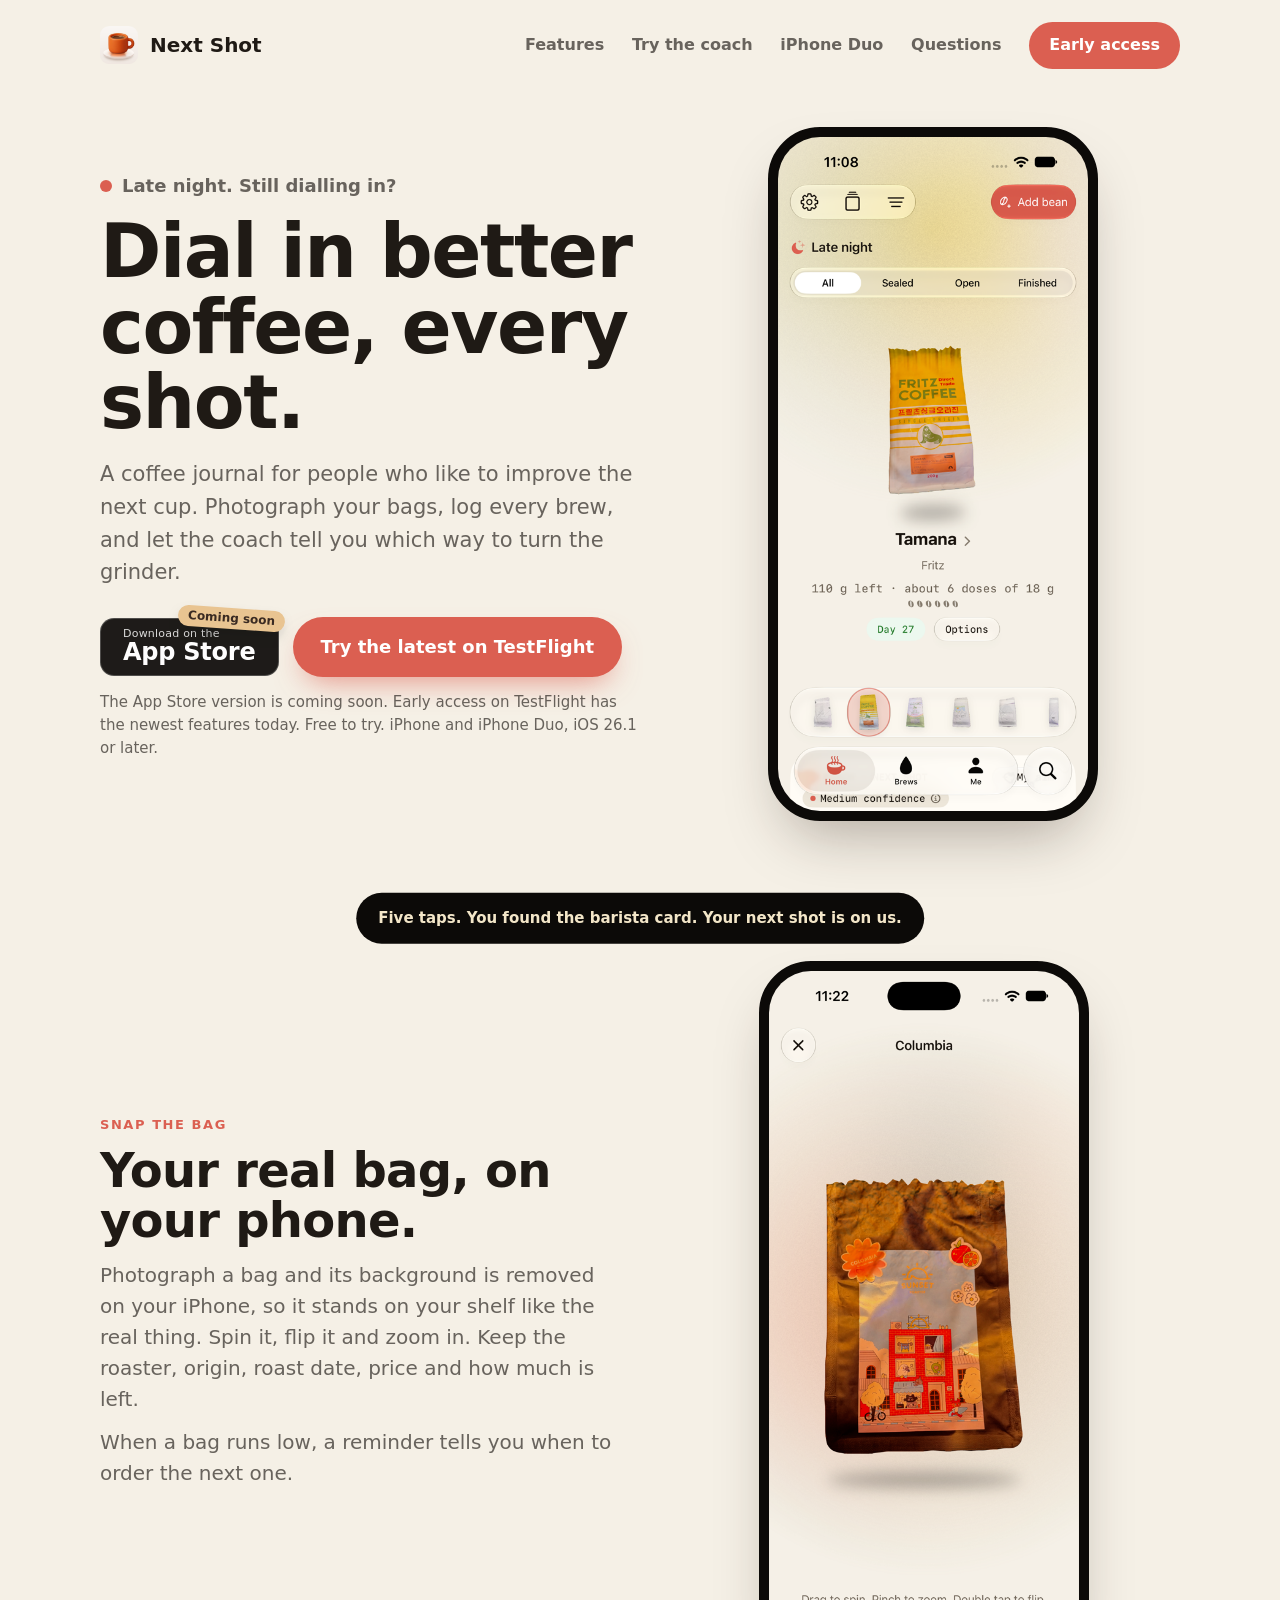
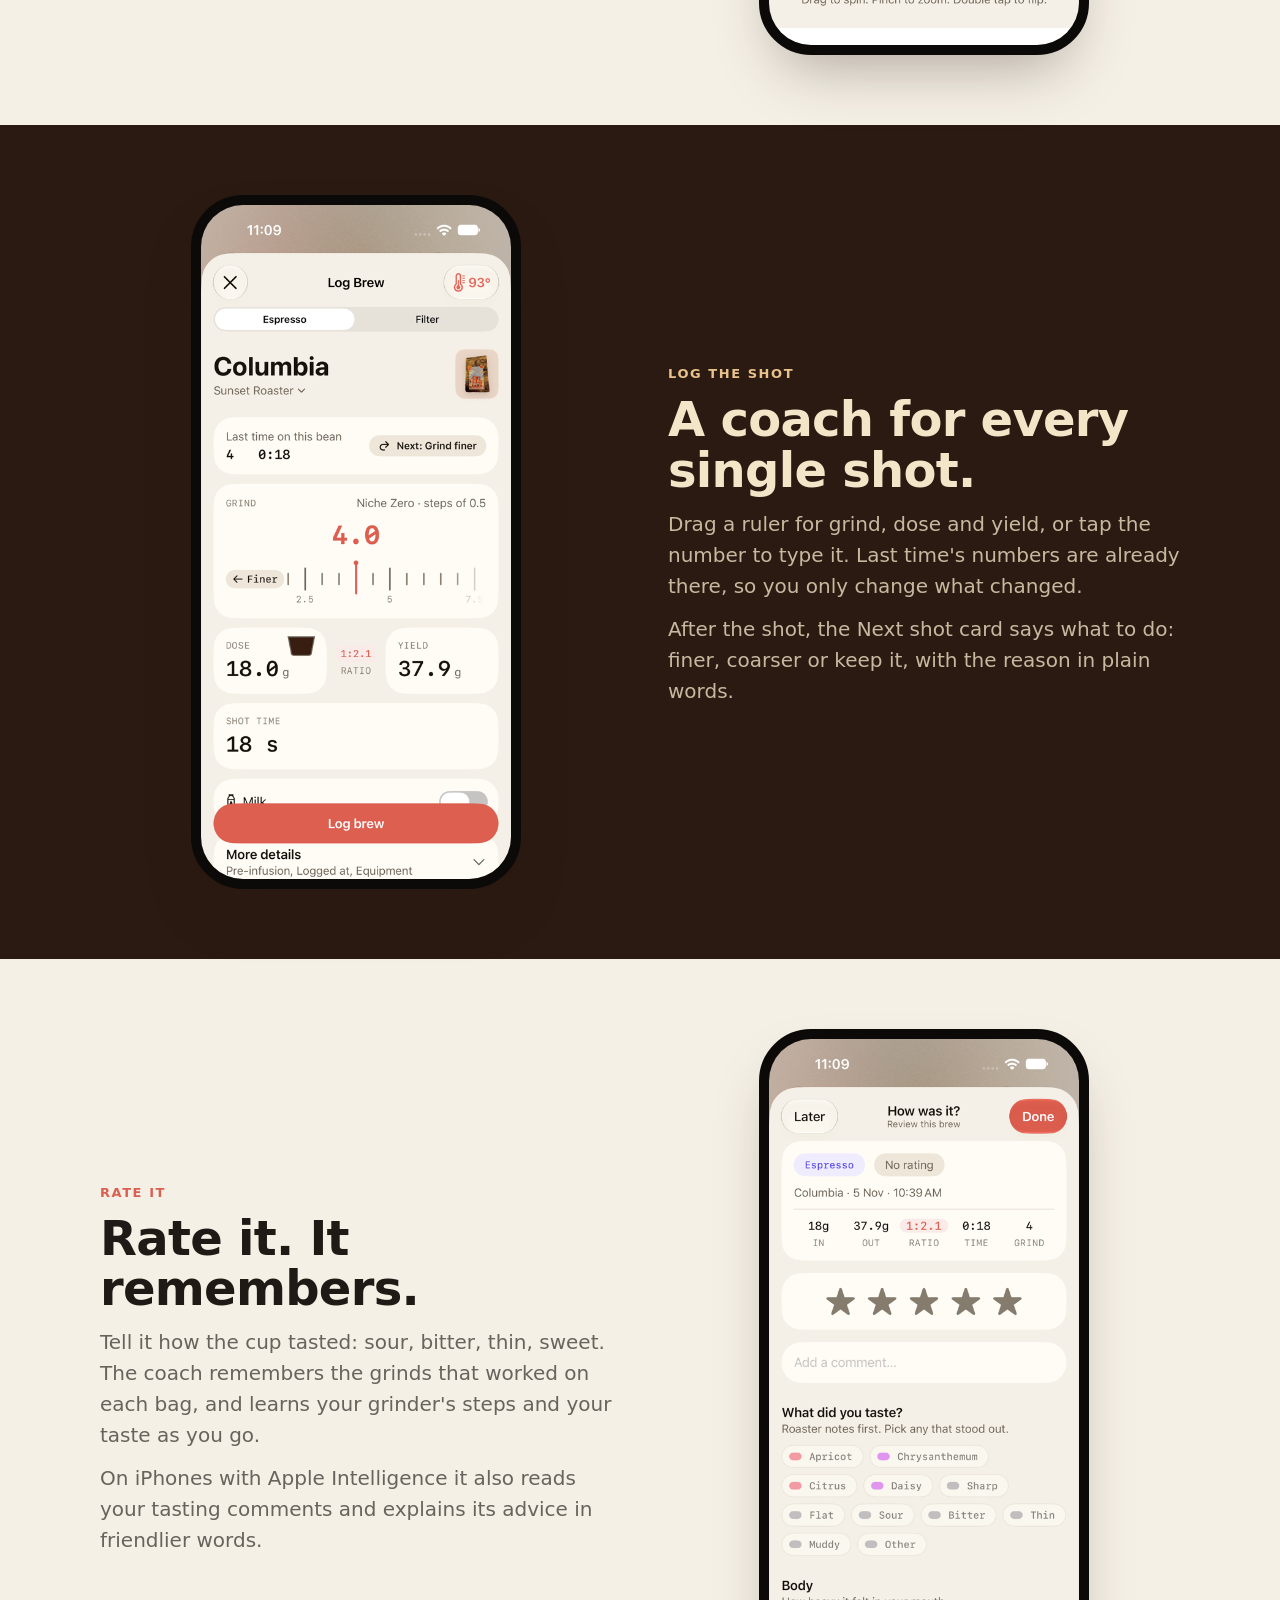
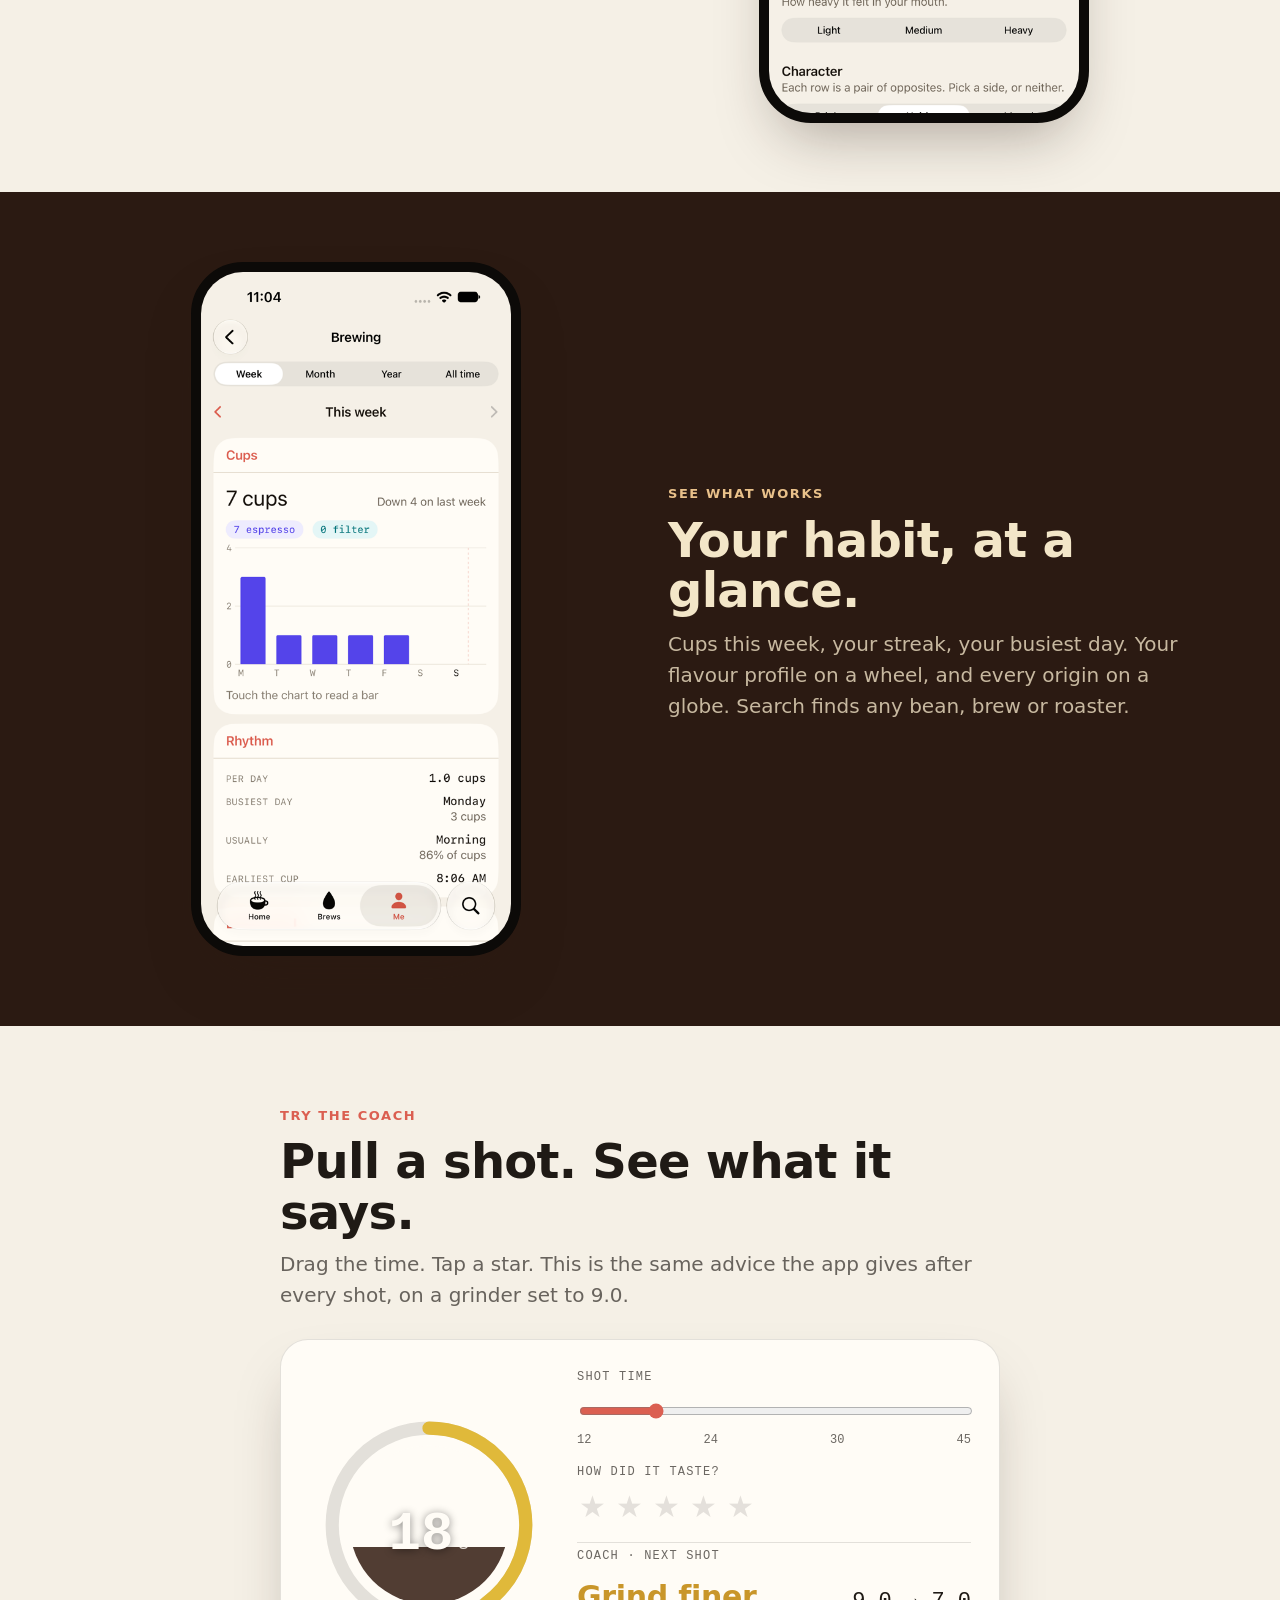
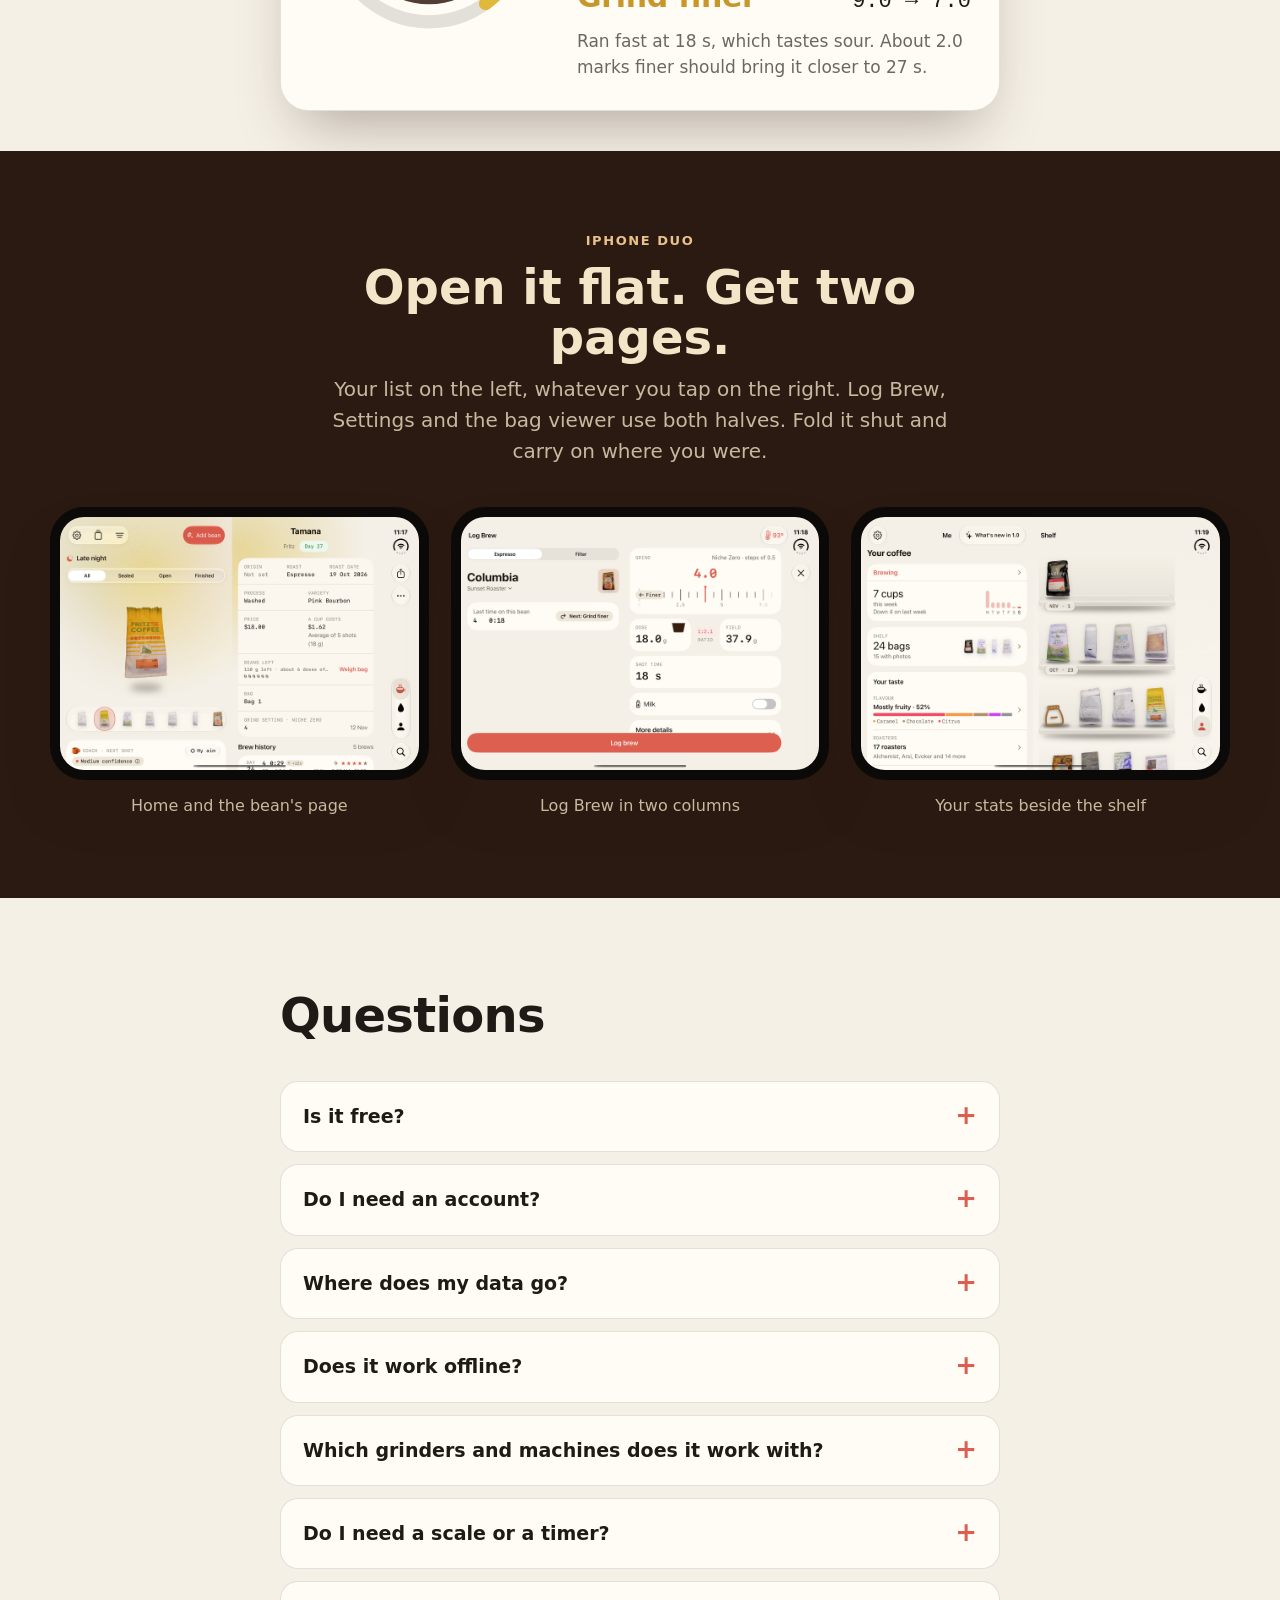
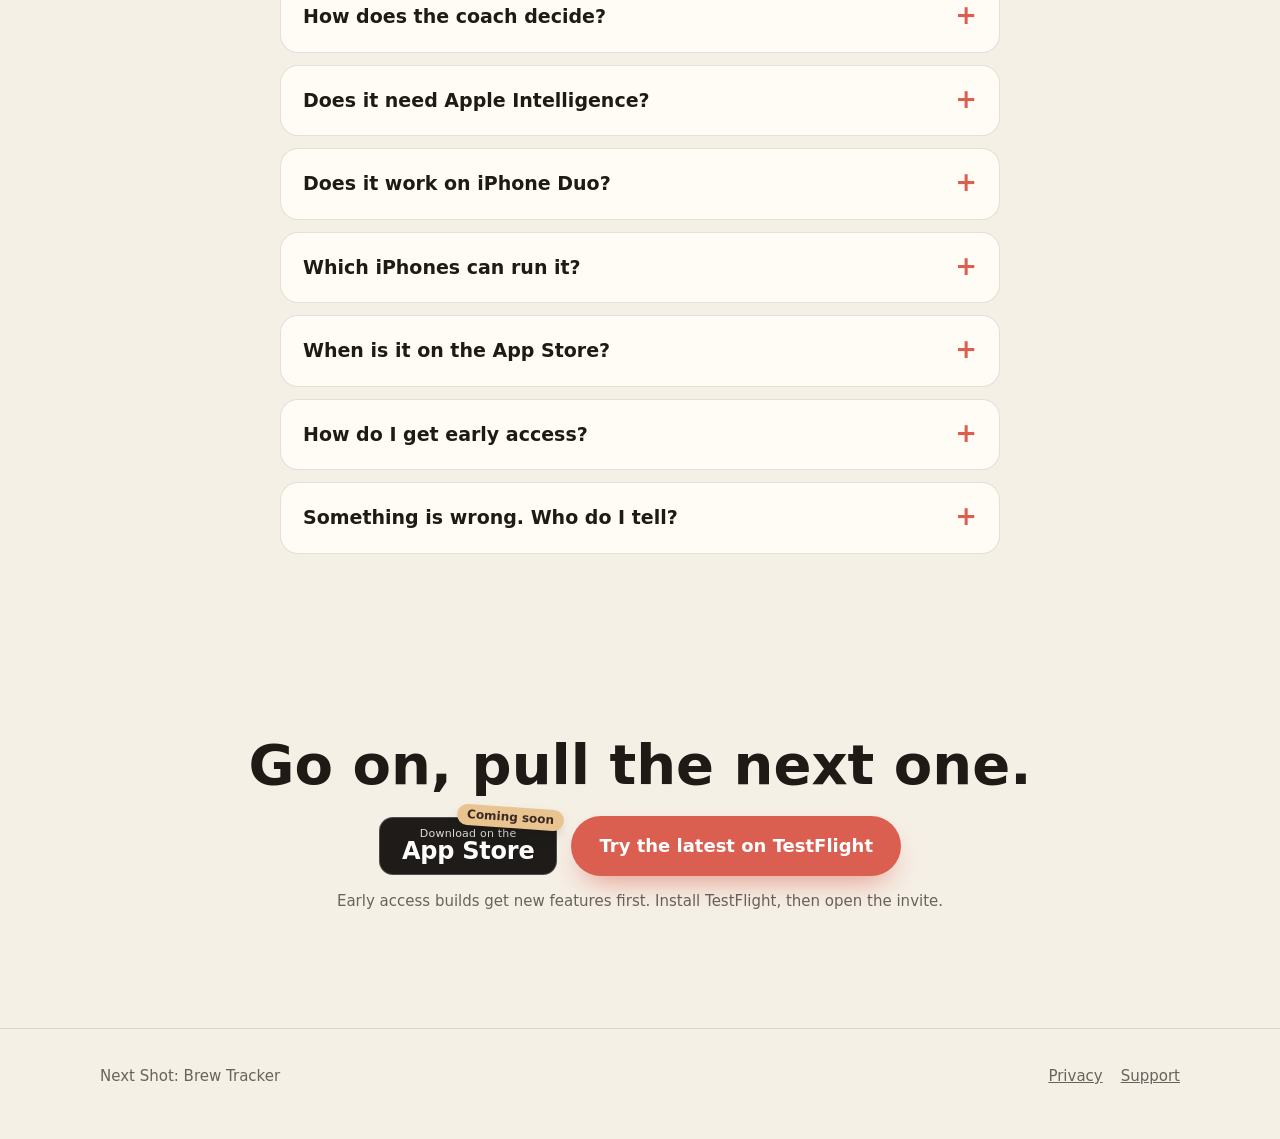
==== commit 4dc27ae4: "Next Shot site: launch glass, coach demo, bean-rain easter egg, tilt, greeting Co-Authored-By: Claud" ====
--- a/nextshot/index.html
+++ b/nextshot/index.html
@@ -12,15 +12,31 @@
 <meta property="og:type" content="website">
 <link rel="icon" href="assets/favicon.png">
 <link rel="apple-touch-icon" href="assets/apple-touch-icon.png">
-<link rel="stylesheet" href="style.css">
+<link rel="stylesheet" href="style.css?v=4">
 </head>
 <body>
 
+<div id="launch" aria-hidden="true">
+  <svg viewBox="0 0 120 150" width="120" height="150" class="glassfx">
+    <defs><clipPath id="gclip"><path d="M26 50 L34 128 Q36 136 46 136 L74 136 Q84 136 86 128 L94 50 Z"/></clipPath></defs>
+    <rect x="42" y="6" width="36" height="14" rx="7" fill="#8a7a6c"/><rect x="56" y="18" width="8" height="26" rx="3" fill="#8a7a6c"/>
+    <g class="glassbody">
+      <path d="M26 50 L34 128 Q36 136 46 136 L74 136 Q84 136 86 128 L94 50 Z" fill="rgba(255,255,255,0.12)"/>
+      <g clip-path="url(#gclip)"><rect class="liq" x="20" y="136" width="80" height="90" fill="#7a4a2c"/><rect class="liq crem" x="20" y="136" width="80" height="5" fill="#e9c18a"/></g>
+      <path d="M26 50 L34 128 Q36 136 46 136 L74 136 Q84 136 86 128 L94 50" fill="none" stroke="#e9c18a" stroke-width="3" stroke-linecap="round"/>
+    </g>
+    <circle class="drip" cx="60" cy="50" r="3.5" fill="#7a4a2c"/>
+  </svg>
+  <div class="wave"></div>
+</div>
+<div id="toast" role="status">Five taps. You found the barista card. Your next shot is on us.</div>
+
 <header class="top">
   <div class="wrap">
-    <a class="brand" href="./"><img src="assets/icon-512.png" alt="">Next Shot</a>
+    <a class="brand" href="./"><img id="cup" src="assets/icon-512.png" alt="">Next Shot</a>
     <nav>
       <a href="#features">Features</a>
+      <a href="#try">Try the coach</a>
       <a href="#duo">iPhone Duo</a>
       <a href="#questions">Questions</a>
       <a class="btn small" href="https://testflight.apple.com/join/P4kzc7nD">Early access</a>
@@ -32,6 +48,7 @@
 <section class="hero">
   <div class="wrap">
     <div>
+      <p class="greet"><span class="sun"></span><span id="greet">Pulling a shot?</span></p>
       <h1>Dial in better coffee, every shot.</h1>
       <p class="lead">A coffee journal for people who like to improve the next cup. Photograph your bags, log every brew, and let the coach tell you which way to turn the grinder.</p>
       <div class="actions">
@@ -95,6 +112,38 @@
   </div>
 </section>
 
+<section class="try" id="try">
+  <div class="narrow">
+    <div class="kicker">Try the coach</div>
+    <h2>Pull a shot. See what it says.</h2>
+    <p class="sub">Drag the time. Tap a star. This is the same advice the app gives after every shot, on a grinder set to 9.0.</p>
+    <div id="demo" class="demo">
+      <div class="dial">
+        <svg viewBox="0 0 200 200" width="220" height="220" aria-hidden="true">
+          <defs><clipPath id="dclip"><circle cx="100" cy="100" r="72"/></clipPath></defs>
+          <circle cx="100" cy="100" r="88" fill="none" stroke="var(--line)" stroke-width="12"/>
+          <circle cx="100" cy="100" r="72" fill="var(--card)"/>
+          <g clip-path="url(#dclip)"><rect id="fill" x="20" y="200" width="160" height="200" fill="#3a2318" opacity="0.88"/><rect x="20" y="0" width="0" height="0"/></g>
+          <circle id="ring" cx="100" cy="100" r="88" fill="none" stroke-width="12" stroke-linecap="round" transform="rotate(-90 100 100)"/>
+        </svg>
+        <div class="readout"><b id="secs">27</b><span>s</span></div>
+      </div>
+      <div class="panel">
+        <label class="lbl" for="time">Shot time</label>
+        <input id="time" type="range" min="12" max="45" step="1" value="18" aria-label="Shot time in seconds">
+        <div class="ticks"><span>12</span><span>24</span><span>30</span><span>45</span></div>
+        <div class="lbl">How did it taste?</div>
+        <div class="stars" role="group" aria-label="Rating"><button class="star" aria-label="1 star">&#9733;</button><button class="star" aria-label="2 stars">&#9733;</button><button class="star" aria-label="3 stars">&#9733;</button><button class="star" aria-label="4 stars">&#9733;</button><button class="star" aria-label="5 stars">&#9733;</button></div>
+        <div class="coach">
+          <div class="lbl">Coach &middot; next shot</div>
+          <div class="movewrap"><strong id="move" class="warn">Grind finer</strong><code id="grind">9.0 &rarr; 8.0</code></div>
+          <p id="why"></p>
+        </div>
+      </div>
+    </div>
+  </div>
+</section>
+
 <section class="duo-section dark" id="duo">
   <div class="head">
     <div class="kicker">iPhone Duo</div>
@@ -172,5 +221,6 @@
   </div>
 </footer>
 
+<script src="fun.js?v=3" defer></script>
 </body>
 </html>
--- a/nextshot/style.css
+++ b/nextshot/style.css
@@ -56,7 +56,7 @@
 .note { color: var(--ink2); font-size: 15px; margin-top: 14px; }
 
 .hero { padding: 36px 0 70px; }
-.hero .wrap { display: grid; grid-template-columns: 1.05fr 0.95fr; gap: 40px; align-items: center; }
+.hero .wrap { display: grid; grid-template-columns: minmax(0, 1.05fr) minmax(0, 0.95fr); gap: 40px; align-items: center; }
 .hero h1 { font-size: clamp(42px, 6.2vw, 74px); line-height: 1.02; letter-spacing: -0.02em; margin: 0 0 18px; font-weight: 800; }
 .hero p.lead { font-size: 21px; color: var(--ink2); max-width: 30em; margin: 0 0 28px; }
 .hero .shot { justify-self: center; }
@@ -71,7 +71,7 @@
 }
 
 section.feature { padding: 70px 0; }
-section.feature .wrap { display: grid; grid-template-columns: 1fr 1fr; gap: 56px; align-items: center; }
+section.feature .wrap { display: grid; grid-template-columns: minmax(0, 1fr) minmax(0, 1fr); gap: 56px; align-items: center; }
 section.feature.flip .shot { order: -1; }
 section.feature .shot { justify-self: center; }
 section.feature h2 { font-size: clamp(32px, 4.4vw, 48px); line-height: 1.05; letter-spacing: -0.015em; margin: 0 0 14px; font-weight: 800; }
@@ -86,8 +86,8 @@
 section.duo-section .head { text-align: center; max-width: 640px; margin: 0 auto 40px; }
 section.duo-section h2 { font-size: clamp(32px, 4.4vw, 48px); margin: 0 0 12px; line-height: 1.05; font-weight: 800; }
 section.duo-section .head p { color: rgba(243, 230, 200, 0.78); font-size: 20px; margin: 0; }
-.duo-grid { display: grid; grid-template-columns: repeat(3, 1fr); gap: 22px; width: min(1180px, 100% - 48px); margin: 0 auto; }
-.duo-grid figure { margin: 0; }
+.duo-grid { display: grid; grid-template-columns: repeat(3, minmax(0, 1fr)); gap: 22px; width: min(1180px, 100% - 48px); margin: 0 auto; }
+.duo-grid figure { margin: 0; min-width: 0; }
 .duo-grid figcaption { text-align: center; color: rgba(243, 230, 200, 0.78); font-size: 16px; margin-top: 14px; }
 
 .faq { padding: 80px 0; }
@@ -131,9 +131,80 @@
 .doc li { margin-bottom: 6px; }
 
 @media (max-width: 820px) {
-  .hero .wrap, section.feature .wrap { grid-template-columns: 1fr; gap: 34px; }
+  .hero .wrap, section.feature .wrap { grid-template-columns: minmax(0, 1fr); gap: 34px; }
   section.feature.flip .shot { order: 0; }
-  .duo-grid { grid-template-columns: 1fr; }
+  .duo-grid { grid-template-columns: minmax(0, 1fr); }
   nav a:not(.btn) { display: none; }
   .hero { padding-top: 12px; }
 }
+
+/* Fun bits: greeting, launch glass, coach demo, bean rain, reveals */
+.greet { display: flex; align-items: center; gap: 10px; margin: 0 0 14px; font-weight: 700; color: var(--ink2); }
+.sun { width: 12px; height: 12px; border-radius: 50%; background: var(--accent); box-shadow: 0 0 0 0 rgba(219, 95, 81, 0.5); animation: pulse 2.4s ease-out infinite; }
+@keyframes pulse { 0% { box-shadow: 0 0 0 0 rgba(219, 95, 81, 0.5); } 70%, 100% { box-shadow: 0 0 0 14px rgba(219, 95, 81, 0); } }
+.phone { transition: transform 0.18s ease-out; will-change: transform; }
+.brand img { cursor: pointer; }
+.jiggle { animation: jiggle 0.4s ease; }
+@keyframes jiggle { 0%, 100% { transform: rotate(0); } 25% { transform: rotate(-14deg) scale(1.08); } 60% { transform: rotate(10deg) scale(1.08); } }
+
+#launch { display: none; position: fixed; inset: 0; z-index: 100; background: var(--bg); align-items: center; justify-content: center; overflow: hidden; cursor: pointer; }
+#launch.on { display: flex; }
+html.launching { overflow: hidden; }
+.glassfx { position: relative; z-index: 2; width: clamp(150px, 22vw, 240px); height: auto; transform-origin: 22% 33%; }
+.liq { animation: rise 1.4s cubic-bezier(.3, .6, .3, 1) forwards; }
+.liq.crem { animation-name: rise-crema; }
+@keyframes rise { to { transform: translateY(-78px); } }
+@keyframes rise-crema { to { transform: translateY(-83px); } }
+.drip { animation: drip 0.5s ease-in infinite; }
+@keyframes drip { 0% { transform: translateY(0); opacity: 0; } 15% { opacity: 1; } 100% { transform: translateY(70px); opacity: 0; } }
+#launch.pour .glassfx { animation: tip 0.5s ease-in forwards; }
+@keyframes tip { to { transform: rotate(-62deg); opacity: 0; } }
+#launch.pour .drip { display: none; }
+.wave { position: absolute; left: 0; right: 0; top: 0; height: 220%; background: linear-gradient(#e9c18a 0 8px, #3a2318 8px); transform: translateY(-100%); z-index: 3; }
+#launch.pour .wave { animation: flood 1s ease-in forwards; }
+@keyframes flood { 0% { transform: translateY(-100%); } 45% { transform: translateY(-50%); } 100% { transform: translateY(0); } }
+#launch.pour { animation: out 0.2s 0.85s forwards; background: transparent; }
+@keyframes out { to { opacity: 0; } }
+
+section.try { padding: 80px 0 40px; }
+section.try h2 { font-size: clamp(32px, 4.4vw, 48px); margin: 0 0 12px; line-height: 1.05; font-weight: 800; letter-spacing: -0.015em; }
+section.try .sub { color: var(--ink2); font-size: 20px; margin: 0 0 28px; }
+.demo { display: grid; grid-template-columns: 240px minmax(0, 1fr); gap: 28px; align-items: center; background: var(--card); border: 1px solid var(--line); border-radius: 28px; padding: 28px; box-shadow: var(--shadow); }
+.dial { position: relative; width: 220px; height: 220px; justify-self: center; }
+.dial svg { display: block; }
+#ring { transition: stroke-dashoffset 0.25s ease, stroke 0.25s ease; }
+#fill { transition: y 0.25s ease; }
+.readout { position: absolute; inset: 0; display: flex; align-items: baseline; justify-content: center; align-content: center; gap: 4px; padding-top: 78px; font-family: ui-monospace, "SF Mono", Menlo, monospace; }
+.readout b { font-size: 54px; color: #fffcf6; text-shadow: 0 1px 8px rgba(0, 0, 0, 0.45); }
+.readout span { font-size: 20px; color: #fffcf6; opacity: 0.85; }
+.lbl { font-family: ui-monospace, "SF Mono", Menlo, monospace; font-size: 12px; letter-spacing: 0.1em; text-transform: uppercase; color: var(--ink2); margin: 14px 0 8px; display: block; }
+.panel .lbl:first-child { margin-top: 0; }
+input[type=range] { width: 100%; accent-color: var(--accent); height: 28px; }
+.ticks { display: flex; justify-content: space-between; font-family: ui-monospace, Menlo, monospace; font-size: 12px; color: var(--ink2); margin-top: -2px; }
+.stars { display: flex; gap: 6px; }
+.star { background: none; border: 0; font-size: 30px; line-height: 1; cursor: pointer; color: var(--line); padding: 2px; transition: transform 0.15s ease, color 0.15s ease; }
+.star:hover { transform: scale(1.18); }
+.star.on { color: #e9a93a; }
+.coach { margin-top: 18px; padding-top: 4px; border-top: 1px solid var(--line); }
+.movewrap { display: flex; align-items: baseline; justify-content: space-between; gap: 12px; flex-wrap: wrap; }
+#move { font-size: 30px; font-weight: 800; letter-spacing: -0.01em; }
+#move.ok { color: #3d9a5a; } #move.warn { color: #c9962a; } #move.hot { color: var(--accent); }
+code { font-family: ui-monospace, Menlo, monospace; font-size: 22px; color: var(--ink); }
+#why { margin: 8px 0 0; color: var(--ink2); font-size: 17px; min-height: 3.2em; }
+
+.rain { position: fixed; inset: 0; pointer-events: none; overflow: hidden; z-index: 90; }
+.rain i { position: absolute; top: -40px; width: 16px; height: 24px; border-radius: 50% 50% 50% 50% / 60% 60% 40% 40%; background: #5a3a24; box-shadow: inset -3px -3px 0 rgba(0, 0, 0, 0.25); transform: scale(var(--s)) rotate(var(--r)); animation: fall 3s linear forwards; }
+.rain i::after { content: ""; position: absolute; left: 50%; top: 12%; bottom: 12%; width: 2px; margin-left: -1px; background: rgba(0, 0, 0, 0.35); border-radius: 2px; transform: rotate(8deg); }
+@keyframes fall { to { transform: translateY(110vh) scale(var(--s)) rotate(calc(var(--r) + 540deg)); } }
+#toast { position: fixed; left: 50%; bottom: 28px; transform: translate(-50%, 140%); background: #0c0a08; color: var(--milk); padding: 14px 22px; border-radius: 999px; font-weight: 700; z-index: 95; transition: transform 0.4s cubic-bezier(.2, .9, .3, 1.2); max-width: calc(100% - 32px); text-align: center; font-size: 15px; }
+#toast.show { transform: translate(-50%, 0); }
+
+.reveal { opacity: 0; transform: translateY(26px); transition: opacity 0.7s ease, transform 0.7s cubic-bezier(.2, .8, .2, 1); }
+.reveal.in { opacity: 1; transform: none; }
+
+@media (max-width: 820px) { .demo { grid-template-columns: minmax(0, 1fr); padding: 22px; } }
+@media (prefers-reduced-motion: reduce) {
+  .reveal { opacity: 1; transform: none; transition: none; }
+  .sun, .jiggle { animation: none; }
+  #launch { display: none !important; }
+}
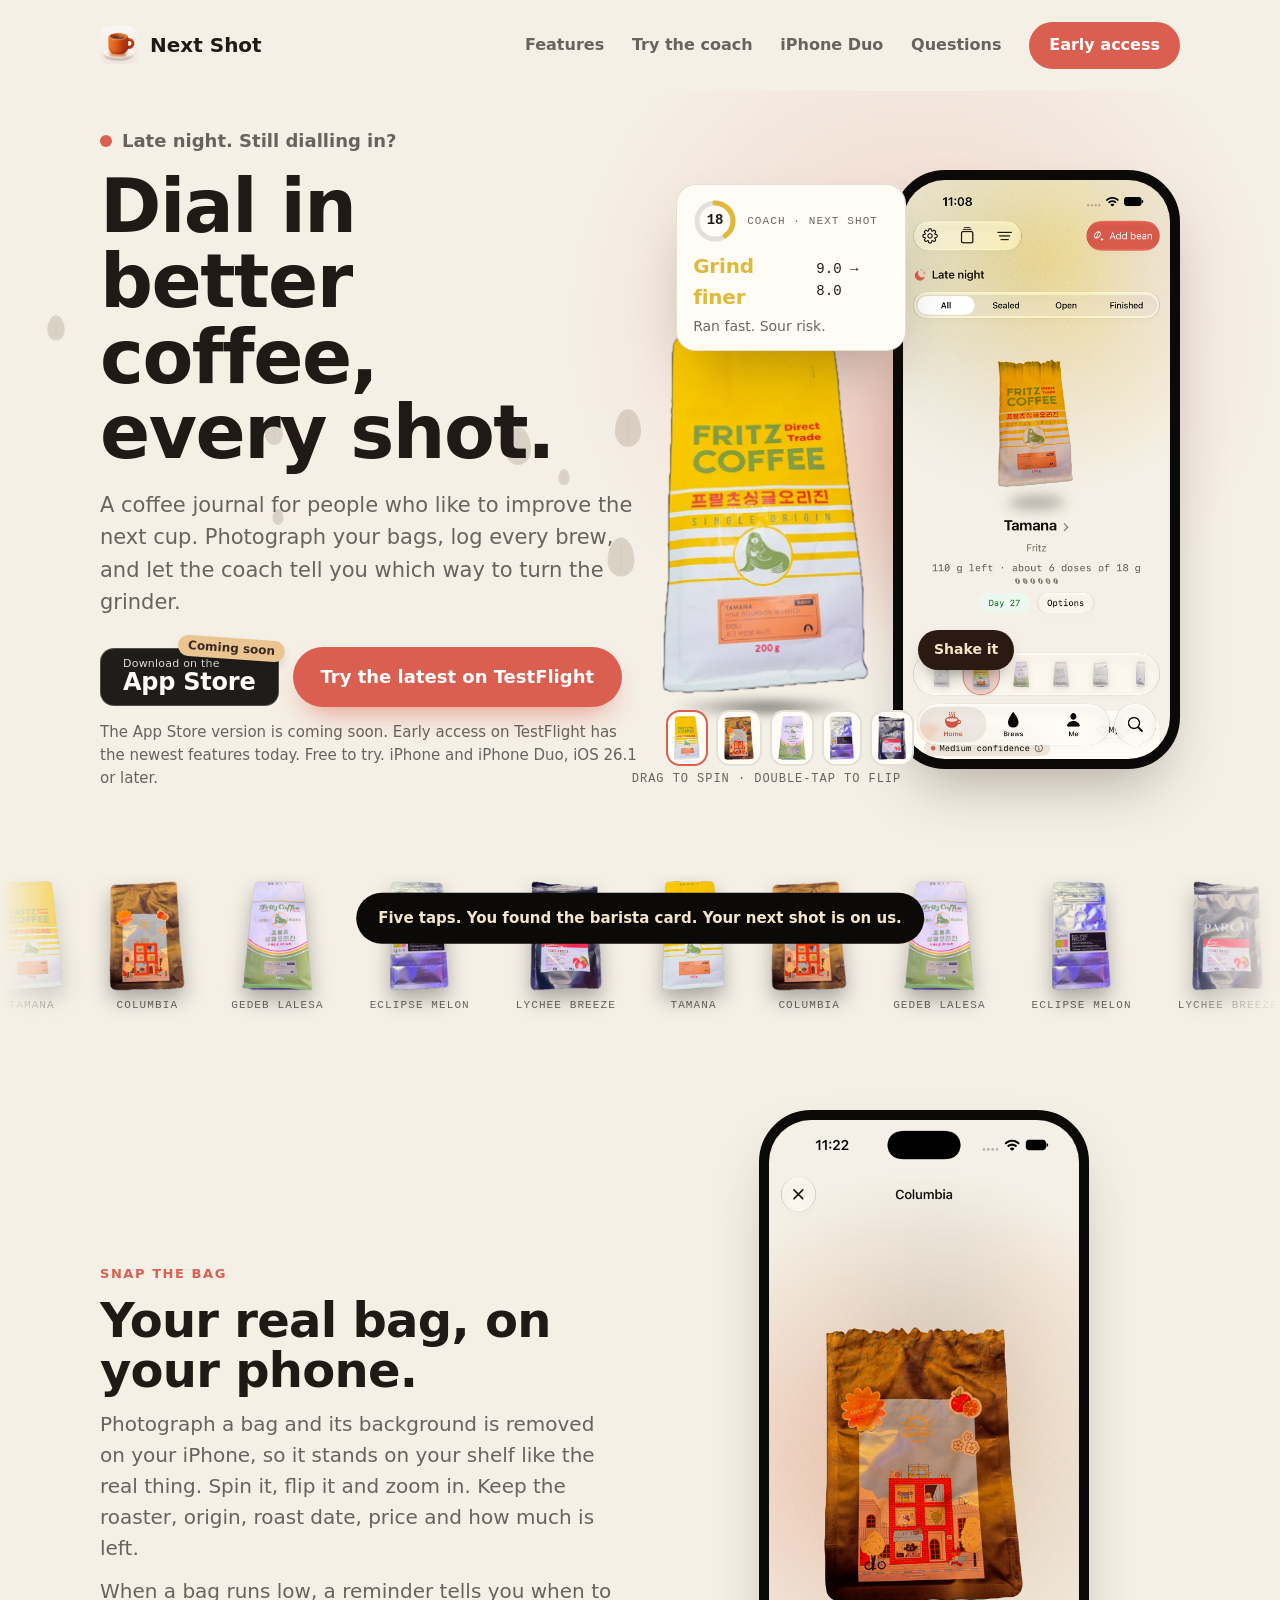
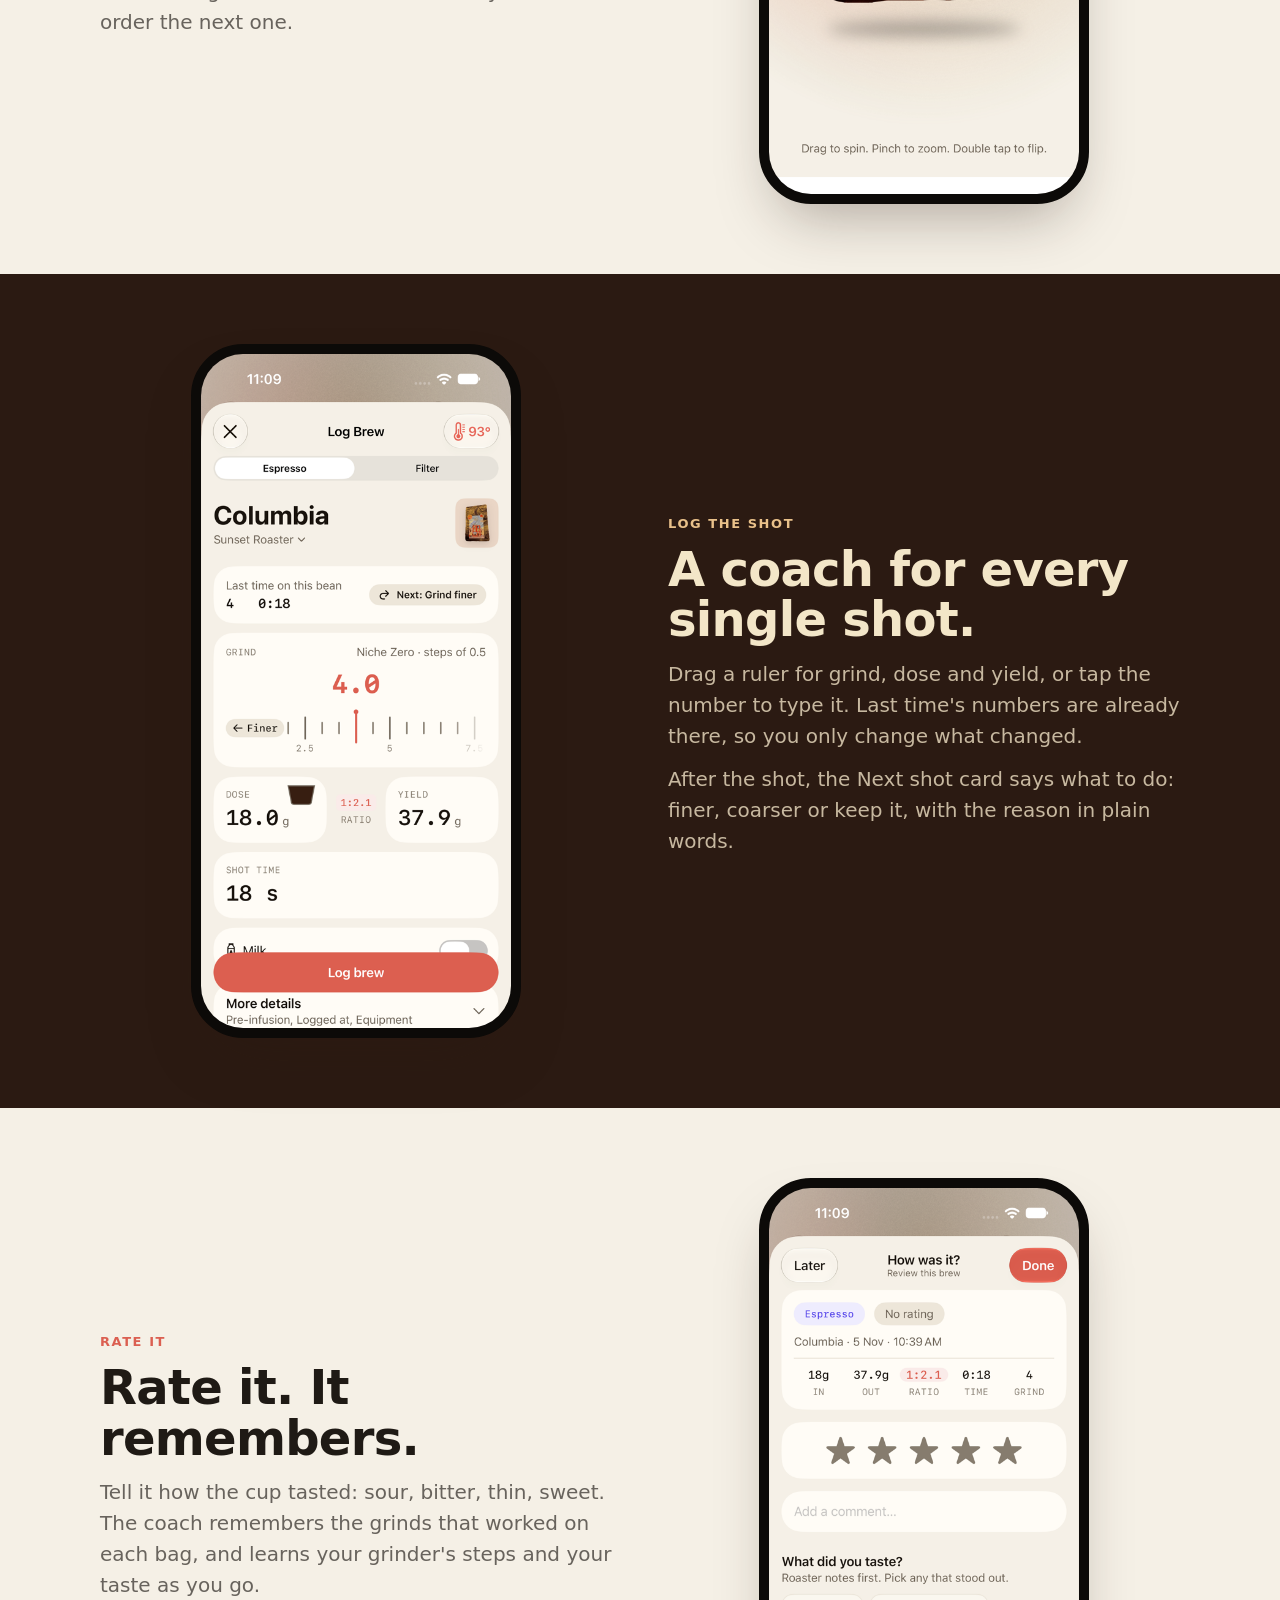
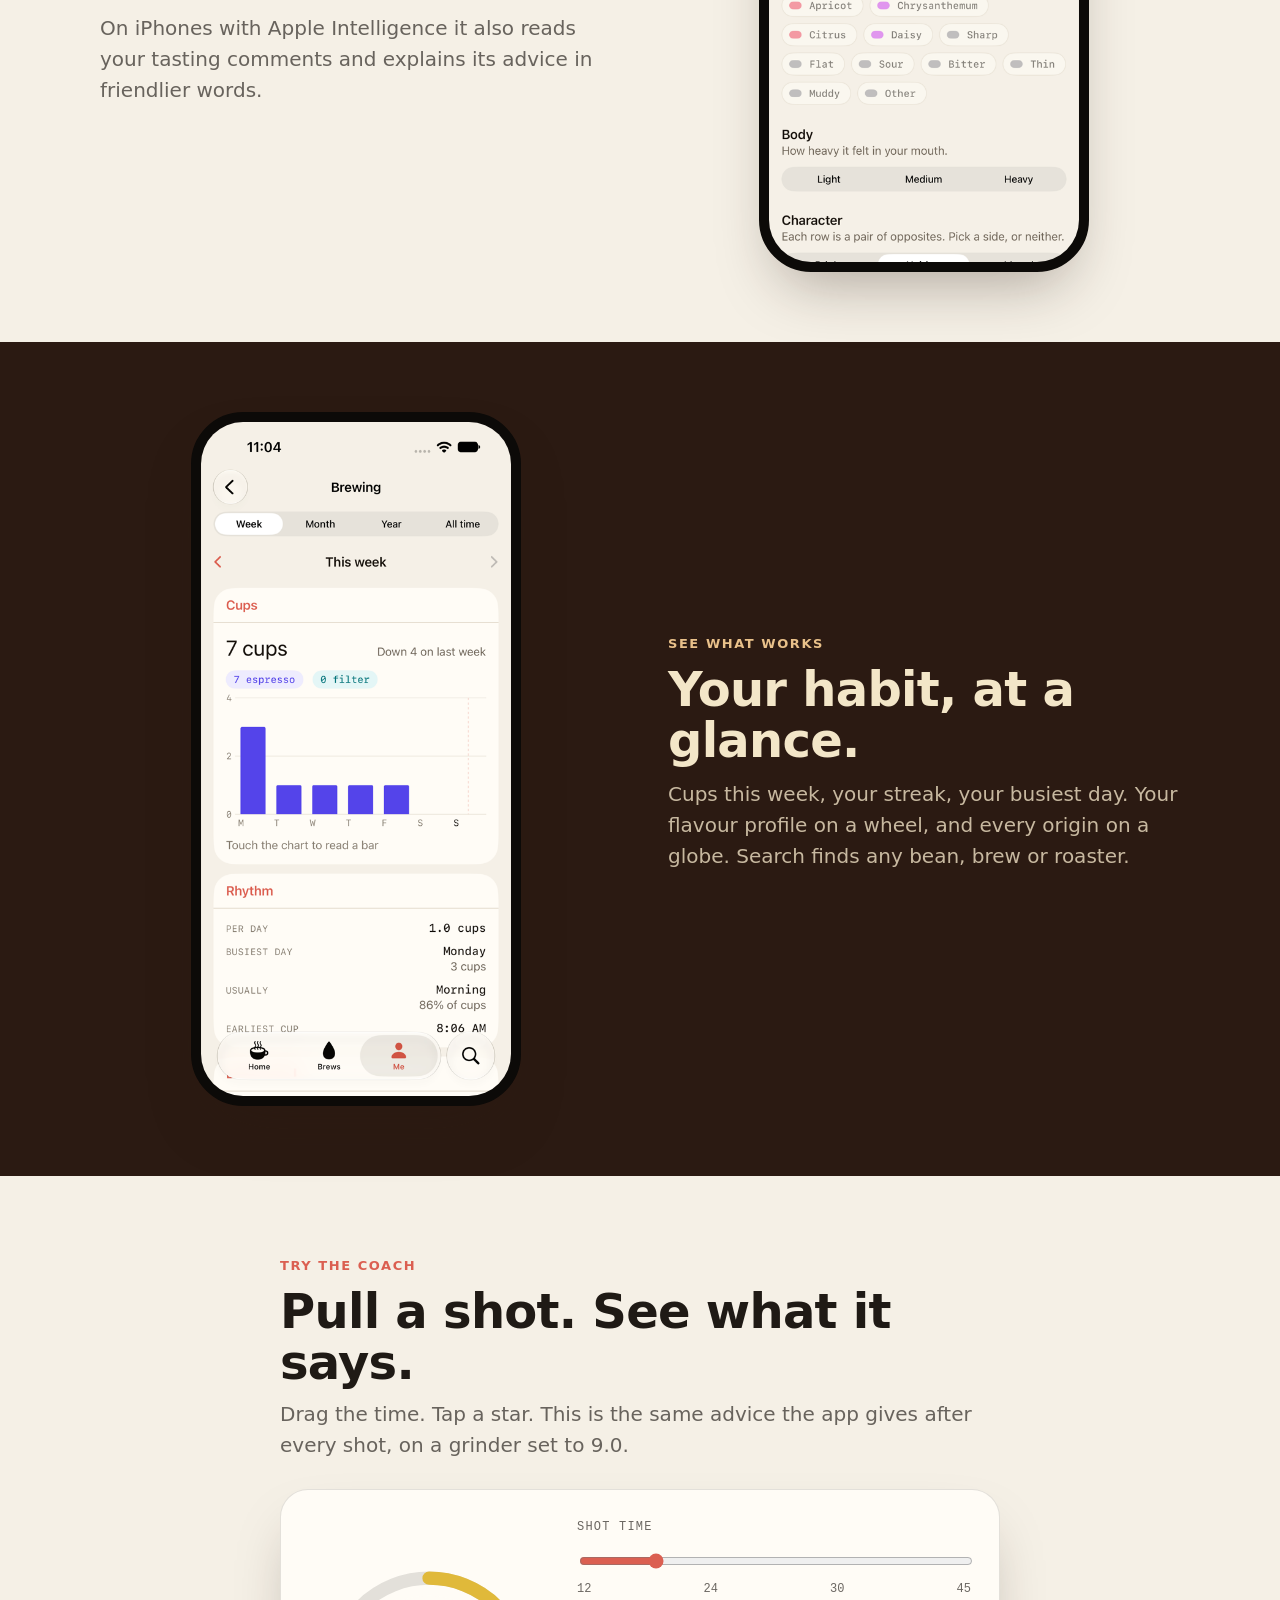
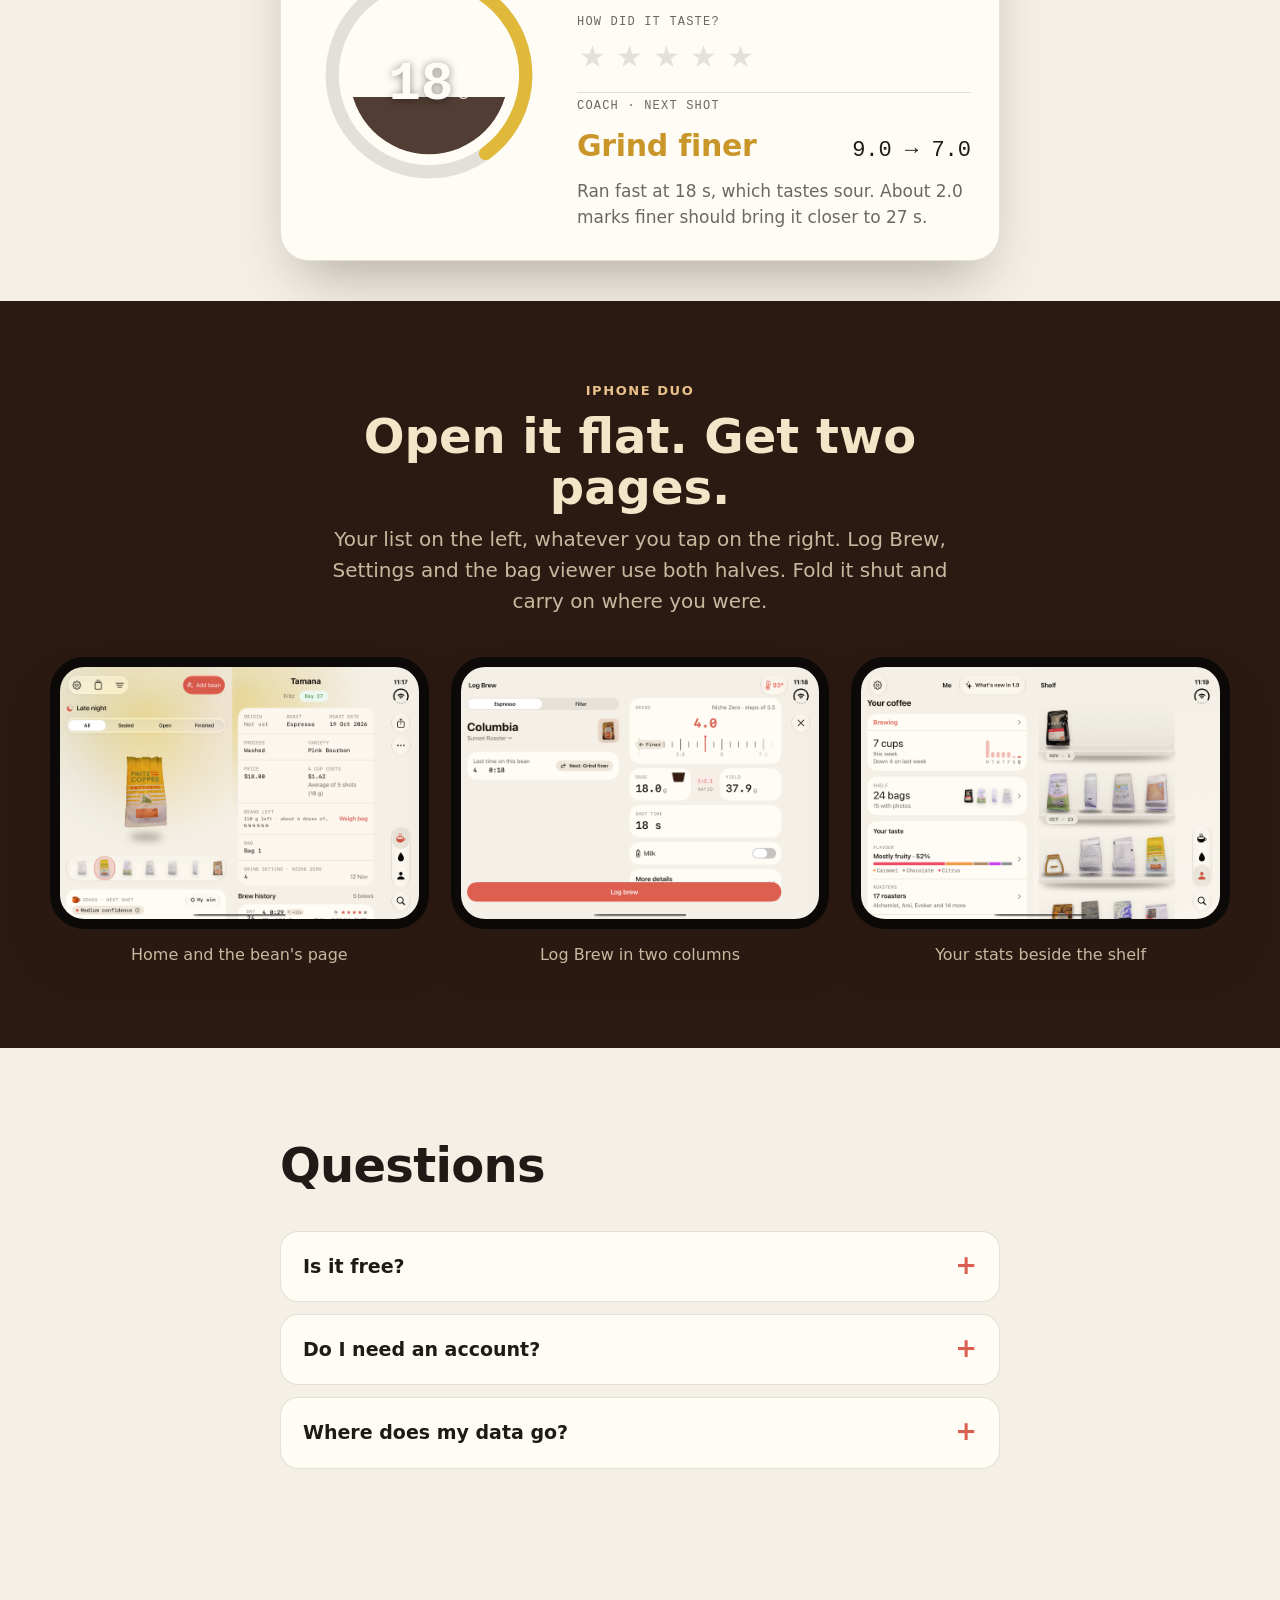
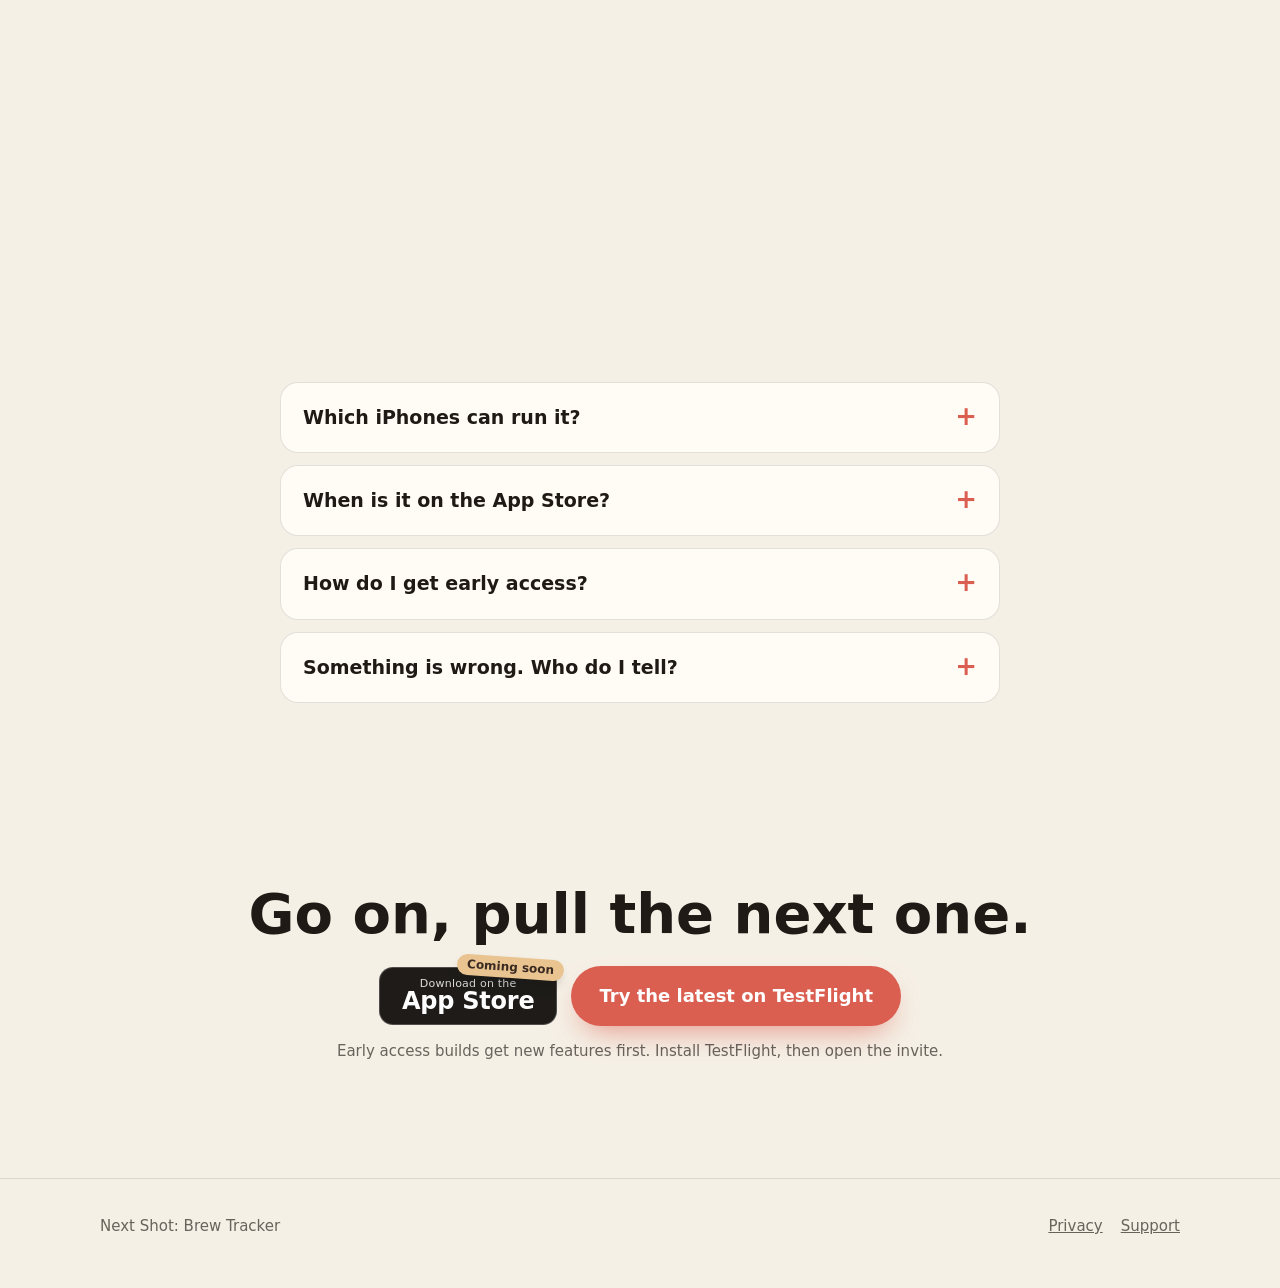
==== commit 0a96c439: "Next Shot site: draggable 3D bag from real photos, richer hero Co-Authored-By: Claude Sonnet 5.5 <no" ====
--- a/nextshot/index.html
+++ b/nextshot/index.html
@@ -12,7 +12,7 @@
 <meta property="og:type" content="website">
 <link rel="icon" href="assets/favicon.png">
 <link rel="apple-touch-icon" href="assets/apple-touch-icon.png">
-<link rel="stylesheet" href="style.css?v=4">
+<link rel="stylesheet" href="style.css?v=5">
 </head>
 <body>
 
@@ -33,7 +33,7 @@
 
 <header class="top">
   <div class="wrap">
-    <a class="brand" href="./"><img id="cup" src="assets/icon-512.png" alt="">Next Shot</a>
+    <a class="brand" href="./"><span class="cupwrap"><img id="cup" src="assets/icon-512.png" alt=""><span class="steam" aria-hidden="true"><i></i><i></i><i></i></span></span>Next Shot</a>
     <nav>
       <a href="#features">Features</a>
       <a href="#try">Try the coach</a>
@@ -49,7 +49,7 @@
   <div class="wrap">
     <div>
       <p class="greet"><span class="sun"></span><span id="greet">Pulling a shot?</span></p>
-      <h1>Dial in better coffee, every shot.</h1>
+      <h1><span class="ln">Dial in</span> <span class="ln">better coffee,</span> <span class="ln">every <span class="liq">shot.</span></span></h1>
       <p class="lead">A coffee journal for people who like to improve the next cup. Photograph your bags, log every brew, and let the coach tell you which way to turn the grinder.</p>
       <div class="actions">
         <span class="store soon" role="img" aria-label="App Store, coming soon"><span class="store-top">Download on the</span><span class="store-main">App Store</span><span class="chip">Coming soon</span></span>
@@ -57,11 +57,26 @@
       </div>
       <p class="note">The App Store version is coming soon. Early access on TestFlight has the newest features today. Free to try. iPhone and iPhone Duo, iOS 26.1 or later.</p>
     </div>
-    <div class="shot">
+    <div class="stage" id="stage">
+      <div class="glow" aria-hidden="true"></div>
       <div class="phone"><img src="assets/home.png" width="1100" height="2392" alt="The Next Shot home screen, with a bag of coffee and what is running low"></div>
-    </div>
-  </div>
-</section>
+      <div class="floatcard" id="fc" aria-hidden="true">
+        <div class="fc-top"><span class="fc-ring"><svg viewBox="0 0 44 44" width="44" height="44"><circle cx="22" cy="22" r="18" fill="none" stroke="var(--line)" stroke-width="5"/><circle id="fcring" cx="22" cy="22" r="18" fill="none" stroke-width="5" stroke-linecap="round" transform="rotate(-90 22 22)"/></svg><b id="fcsecs">0</b></span><span class="fc-lbl">Coach &middot; next shot</span></div>
+        <div class="fc-move"><strong id="fcmove">&nbsp;</strong><code id="fcgrind"></code></div>
+        <p id="fcwhy"></p>
+      </div>
+      <div class="bagwrap" id="bagwrap" role="group" aria-label="A coffee bag you can spin. Drag to turn it, double-tap to flip it.">
+        <div class="bag3d" id="bag3d"></div>
+        <div class="bagshadow" id="bagshadow"></div>
+        <div class="hint" id="hint">Drag to spin &middot; double-tap to flip</div>
+      </div>
+      <div class="pick" id="pick" role="group" aria-label="Choose a bag"></div>
+      <button class="shake" id="shake" type="button">Shake it</button>
+    </div>
+  </div>
+</section>
+
+<div class="belt" aria-hidden="true"><div class="track" id="track"></div></div>
 
 <div id="features"></div>
 
@@ -222,5 +237,6 @@
 </footer>
 
 <script src="fun.js?v=3" defer></script>
+<script src="bag3d.js?v=1" defer></script>
 </body>
 </html>
--- a/nextshot/style.css
+++ b/nextshot/style.css
@@ -208,3 +208,102 @@
   .sun, .jiggle { animation: none; }
   #launch { display: none !important; }
 }
+
+/* Hero: the 3D bag stage, the card that pulls a shot, the liquid headline, the belt, steam, drifting beans */
+.hero { position: relative; overflow: hidden; }
+.hero::before { content: ""; position: absolute; inset: 0; z-index: 0; pointer-events: none;
+  background: radial-gradient(520px circle at var(--mx, 72%) var(--my, 30%), rgba(219, 95, 81, 0.18), transparent 70%); }
+.hero .wrap { position: relative; z-index: 1; }
+.hero .wrap > div:first-child { position: relative; z-index: 2; }
+
+.hero h1 .ln { display: inline-block; opacity: 0; transform: translateY(0.5em); animation: rise-in 0.7s cubic-bezier(.2, .8, .2, 1) forwards; }
+.hero h1 .ln:nth-child(1) { animation-delay: 0.05s; }
+.hero h1 .ln:nth-child(2) { animation-delay: 0.2s; }
+.hero h1 .ln:nth-child(3) { animation-delay: 0.35s; }
+html.launching .hero h1 .ln { animation-delay: 2.4s; }
+@keyframes rise-in { to { opacity: 1; transform: none; } }
+@property --lvl { syntax: "<percentage>"; inherits: false; initial-value: 0%; }
+.liq { color: var(--accent); background: linear-gradient(0deg, var(--accent) 0 var(--lvl), var(--ink) var(--lvl) 100%);
+  -webkit-background-clip: text; background-clip: text; -webkit-text-fill-color: transparent; animation: pull 5s ease-in-out infinite; }
+@keyframes pull { 0% { --lvl: 0%; } 45%, 70% { --lvl: 100%; } 100% { --lvl: 0%; } }
+
+.greet, .hero .lead, .hero .actions, .hero .note { opacity: 0; animation: rise-in 0.7s ease forwards; }
+.greet { animation-delay: 0s; } .hero .lead { animation-delay: 0.55s; } .hero .actions { animation-delay: 0.7s; } .hero .note { animation-delay: 0.85s; }
+html.launching .greet, html.launching .hero .lead, html.launching .hero .actions, html.launching .hero .note { animation-delay: 2.6s; }
+
+.bgbean { position: absolute; z-index: 0; width: 18px; height: 26px; border-radius: 50% 50% 50% 50% / 60% 60% 40% 40%; background: #5a3a24; opacity: 0.16;
+  transform: scale(var(--s)); animation: drift 12s ease-in-out infinite; pointer-events: none; }
+.bgbean::after { content: ""; position: absolute; left: 50%; top: 14%; bottom: 14%; width: 2px; margin-left: -1px; background: rgba(0, 0, 0, 0.4); border-radius: 2px; }
+@keyframes drift { 0%, 100% { transform: translateY(0) rotate(0) scale(var(--s)); } 50% { transform: translateY(-34px) rotate(160deg) scale(var(--s)); } }
+
+.stage { position: relative; height: 600px; width: 100%; }
+.stage .glow { position: absolute; left: 6%; right: 0; top: 8%; bottom: 6%; background: radial-gradient(closest-side, rgba(219, 95, 81, 0.28), transparent 72%); filter: blur(10px); animation: breathe 6s ease-in-out infinite; }
+@keyframes breathe { 0%, 100% { transform: scale(1); opacity: 0.8; } 50% { transform: scale(1.08); opacity: 1; } }
+.stage .phone { position: absolute; right: 0; top: 4px; width: min(290px, 58%); transition: transform 0.18s ease-out; animation: bob 7s ease-in-out infinite; }
+@keyframes bob { 0%, 100% { translate: 0 0; } 50% { translate: 0 -10px; } }
+
+.bagwrap { position: absolute; left: -8%; bottom: 74px; width: 240px; height: 356px; perspective: 900px; touch-action: pan-y; cursor: grab; z-index: 3; outline: none; user-select: none; -webkit-user-select: none; }
+.bagwrap.grab { cursor: grabbing; }
+.bagwrap:focus-visible { outline: 3px solid var(--accent); outline-offset: 8px; border-radius: 24px; }
+.bag3d { position: relative; width: 100%; height: 100%; transform-style: preserve-3d; will-change: transform; }
+.bag3d img { position: absolute; inset: 0; width: 100%; height: 100%; object-fit: contain; pointer-events: none; -webkit-user-drag: none; }
+.bag3d .edge { filter: brightness(0.5) saturate(0.9); }
+.bag3d .face { backface-visibility: hidden; -webkit-backface-visibility: hidden; }
+.bagshadow { position: absolute; left: 50%; bottom: -26px; width: 78%; height: 22px; border-radius: 50%; background: radial-gradient(closest-side, rgba(0, 0, 0, 0.5), transparent); transform: translateX(-50%); filter: blur(4px); }
+.hint { position: absolute; left: 50%; bottom: -96px; transform: translateX(-50%); white-space: nowrap; font-family: ui-monospace, Menlo, monospace; font-size: 12px; letter-spacing: 0.08em; text-transform: uppercase; color: var(--ink2); transition: opacity 0.5s ease; }
+.hint.gone { opacity: 0; }
+.bagwrap.rattle { animation: rattle 0.6s ease; }
+@keyframes rattle { 0%, 100% { translate: 0 0; rotate: 0; } 15% { translate: -7px 0; rotate: -4deg; } 30% { translate: 7px -4px; rotate: 4deg; } 45% { translate: -6px 0; rotate: -3deg; } 60% { translate: 5px -2px; rotate: 3deg; } 80% { translate: -2px 0; rotate: -1deg; } }
+.pop { position: absolute; top: 4%; width: 14px; height: 20px; border-radius: 50% 50% 50% 50% / 60% 60% 40% 40%; background: #5a3a24; pointer-events: none; animation: pop 1.2s cubic-bezier(.2, .7, .4, 1) forwards; }
+@keyframes pop { 0% { transform: translate(0, 0) rotate(0); opacity: 1; } 55% { transform: translate(var(--dx), var(--dy)) rotate(var(--r)); opacity: 1; } 100% { transform: translate(calc(var(--dx) * 1.2), 160px) rotate(calc(var(--r) * 2)); opacity: 0; } }
+
+.pick { position: absolute; left: -4%; bottom: 0; display: flex; gap: 8px; z-index: 4; }
+.chip-bag { background: var(--card); border: 2px solid var(--line); border-radius: 14px; padding: 4px 6px; cursor: pointer; transition: transform 0.15s ease, border-color 0.15s ease; }
+.chip-bag img { display: block; height: 44px; width: auto; }
+.chip-bag:hover { transform: translateY(-3px); }
+.chip-bag.on { border-color: var(--accent); }
+.shake { position: absolute; left: 232px; bottom: 96px; z-index: 4; background: var(--espresso); color: var(--milk); border: 0; border-radius: 999px; padding: 9px 16px; font: inherit; font-weight: 800; font-size: 14px; cursor: pointer; box-shadow: 0 10px 20px -10px rgba(0, 0, 0, 0.6); }
+.shake:hover { background: var(--accent); color: #fff; }
+
+.floatcard { position: absolute; left: -2%; top: 18px; z-index: 5; width: 230px; background: var(--card); border: 1px solid var(--line); border-radius: 20px; padding: 14px 16px; box-shadow: var(--shadow); animation: bob 6s ease-in-out infinite reverse; }
+.fc-top { display: flex; align-items: center; gap: 10px; }
+.fc-ring { position: relative; width: 44px; height: 44px; flex: none; }
+.fc-ring svg { display: block; } #fcring { transition: stroke 0.2s ease; }
+.fc-ring b { position: absolute; inset: 0; display: flex; align-items: center; justify-content: center; font-family: ui-monospace, Menlo, monospace; font-size: 14px; }
+.fc-lbl { font-family: ui-monospace, Menlo, monospace; font-size: 11px; letter-spacing: 0.1em; text-transform: uppercase; color: var(--ink2); }
+.fc-move { display: flex; align-items: baseline; justify-content: space-between; gap: 8px; margin-top: 8px; min-height: 28px; }
+.fc-move strong { font-size: 20px; font-weight: 800; letter-spacing: -0.01em; } .fc-move code { font-size: 14px; }
+.floatcard p { margin: 4px 0 0; font-size: 14px; color: var(--ink2); line-height: 1.35; }
+.floatcard.answered .fc-move strong { animation: pop-in 0.35s cubic-bezier(.2, .9, .3, 1.3); }
+@keyframes pop-in { from { transform: scale(0.8); opacity: 0; } to { transform: none; opacity: 1; } }
+
+.belt { overflow: hidden; padding: 6px 0 26px; mask-image: linear-gradient(90deg, transparent, #000 8%, #000 92%, transparent); -webkit-mask-image: linear-gradient(90deg, transparent, #000 8%, #000 92%, transparent); }
+.belt .track { display: flex; gap: 46px; width: max-content; animation: belt 48s linear infinite; }
+.belt:hover .track { animation-play-state: paused; }
+.belt figure { margin: 0; text-align: center; flex: none; }
+.belt img { display: block; height: 110px; width: auto; margin: 0 auto 6px; filter: drop-shadow(0 10px 10px rgba(0, 0, 0, 0.3)); transition: transform 0.2s ease; }
+.belt figure:hover img { transform: translateY(-8px) rotate(-3deg); }
+.belt figcaption { font-family: ui-monospace, Menlo, monospace; font-size: 11px; letter-spacing: 0.1em; text-transform: uppercase; color: var(--ink2); }
+@keyframes belt { to { transform: translateX(-50%); } }
+
+.cupwrap { position: relative; display: inline-flex; }
+.steam { position: absolute; left: 6px; right: 6px; top: -4px; height: 18px; pointer-events: none; display: flex; justify-content: space-between; padding: 0 5px; }
+.steam i { width: 3px; height: 14px; border-radius: 3px; background: var(--ink2); opacity: 0; filter: blur(1.2px); animation: wisp 4.2s ease-in-out infinite; }
+.steam i:nth-child(2) { animation-delay: 0.7s; height: 18px; } .steam i:nth-child(3) { animation-delay: 1.4s; }
+@keyframes wisp { 0% { transform: translateY(8px) scaleY(0.6); opacity: 0; } 30% { opacity: 0.55; } 100% { transform: translateY(-16px) scaleY(1.2); opacity: 0; } }
+
+@media (max-width: 820px) {
+  .stage { height: auto; display: flex; flex-direction: column; align-items: center; gap: 22px; padding-top: 10px; }
+  .stage .glow { display: none; }
+  .floatcard { position: relative; left: 0; top: 0; order: 1; width: min(300px, 100%); }
+  .bagwrap { position: relative; left: 0; bottom: 0; order: 2; width: 240px; height: 360px; margin-bottom: 36px; }
+  .pick { position: relative; left: 0; bottom: 0; order: 3; }
+  .shake { position: relative; left: 0; bottom: 0; order: 4; }
+  .stage .phone { position: relative; order: 5; right: auto; top: 0; width: min(290px, 78vw); margin-top: 12px; }
+}
+@media (prefers-reduced-motion: reduce) {
+  .hero h1 .ln, .greet, .hero .lead, .hero .actions, .hero .note { opacity: 1; animation: none; transform: none; }
+  .liq { animation: none; --lvl: 100%; }
+  .bgbean, .stage .phone, .stage .glow, .floatcard, .steam i { animation: none; }
+  .belt .track { animation: none; overflow-x: auto; }
+}
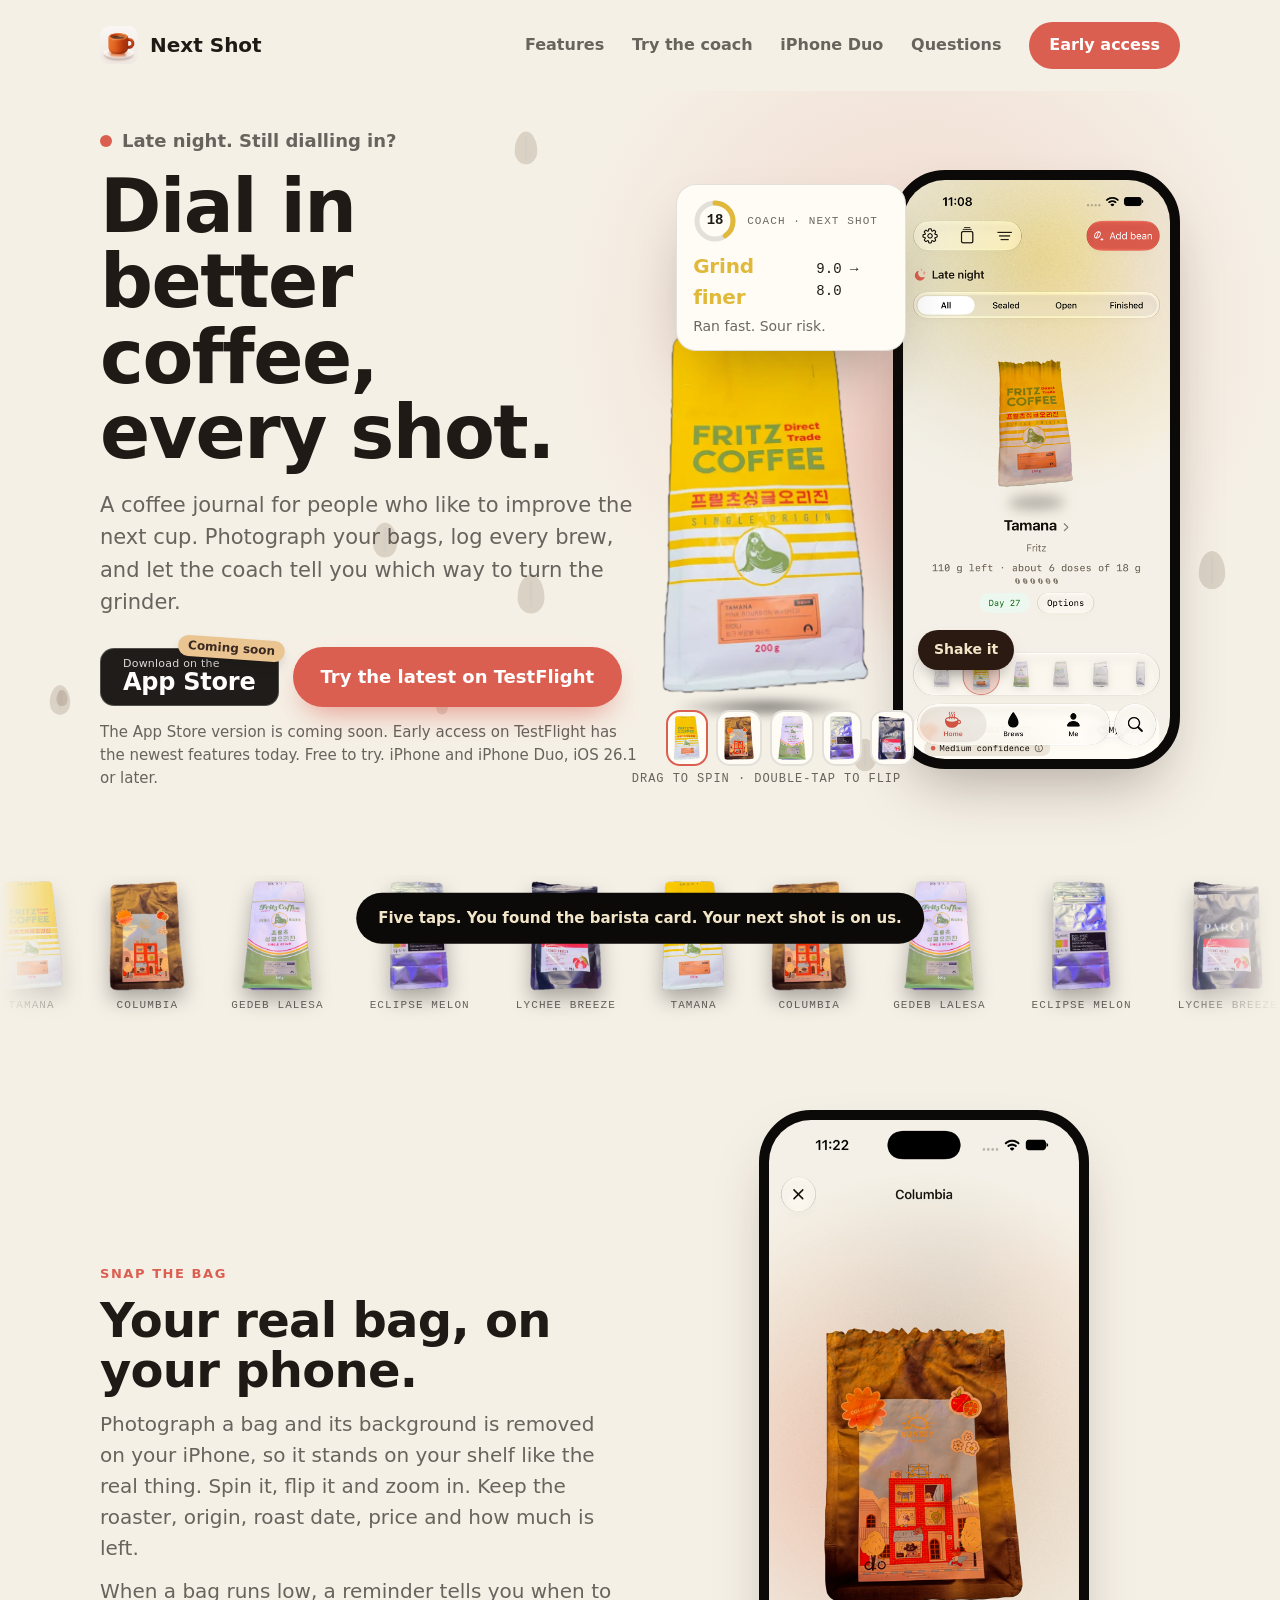
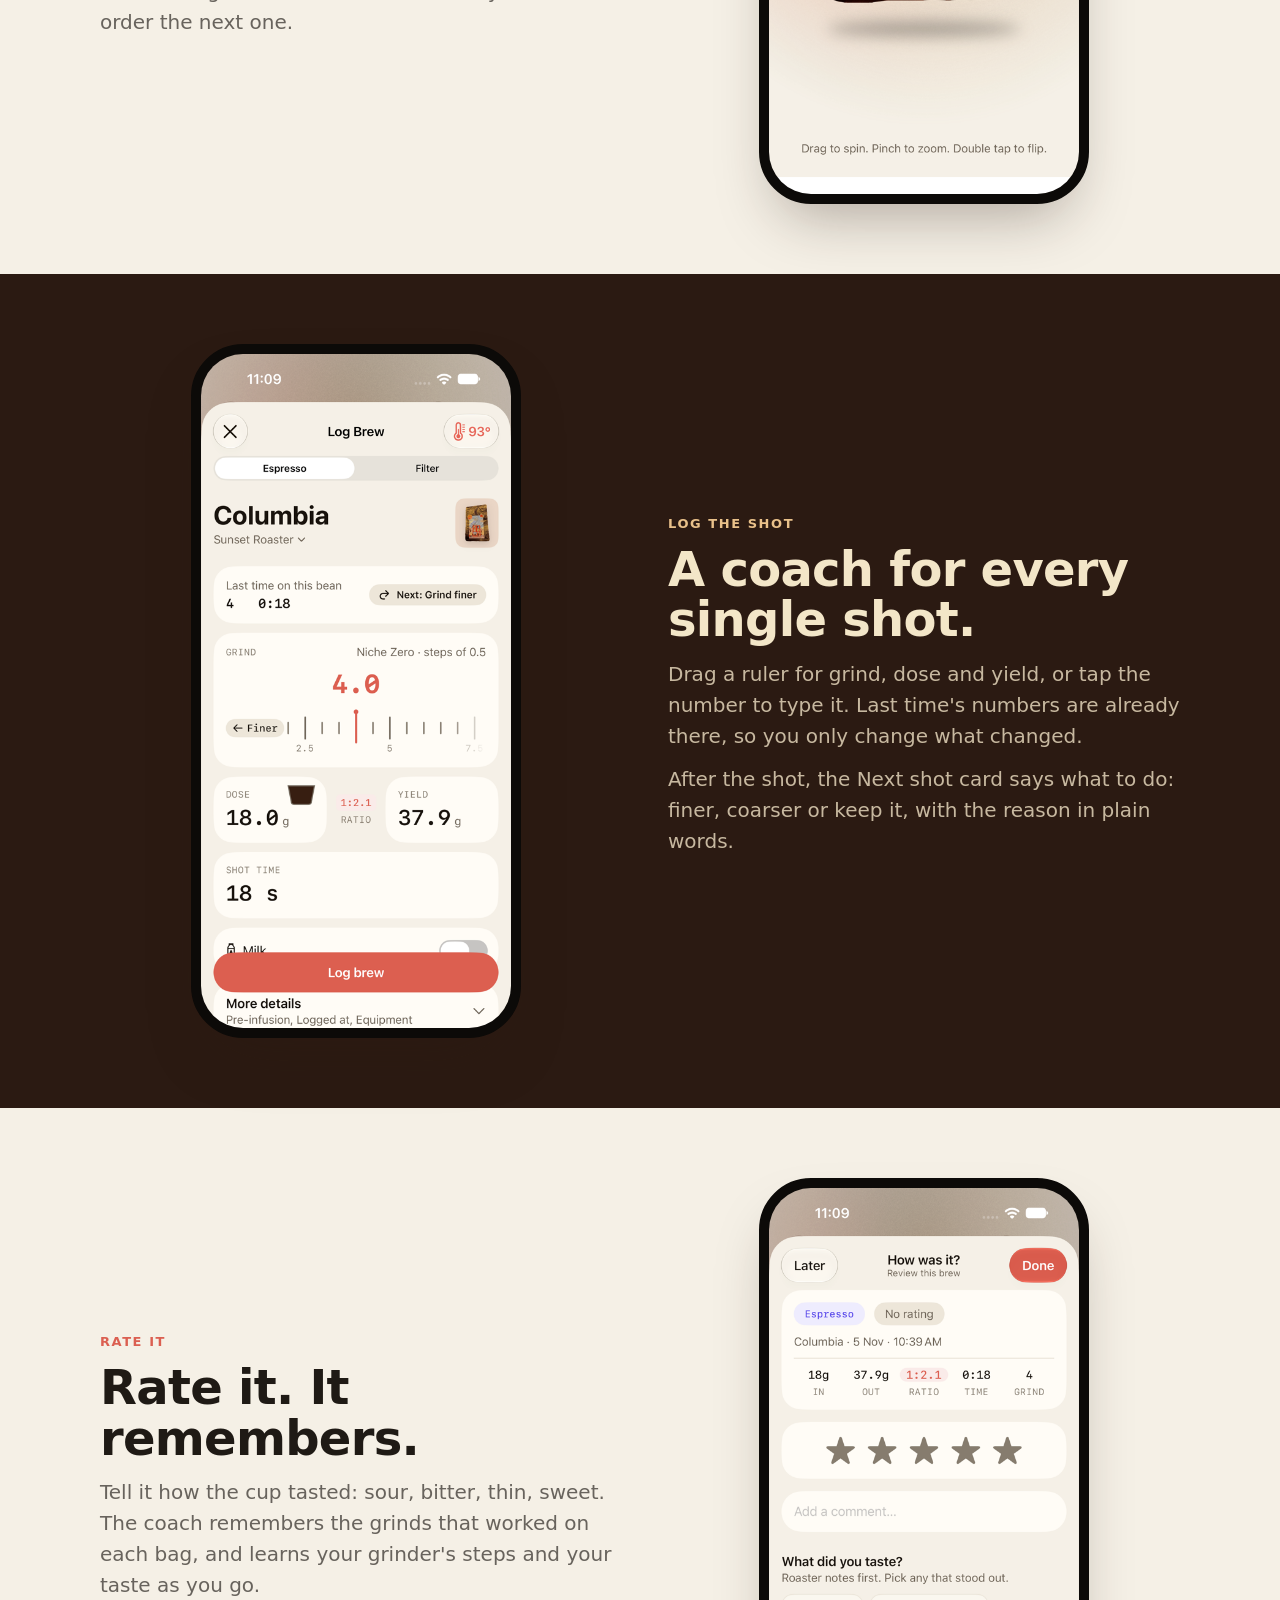
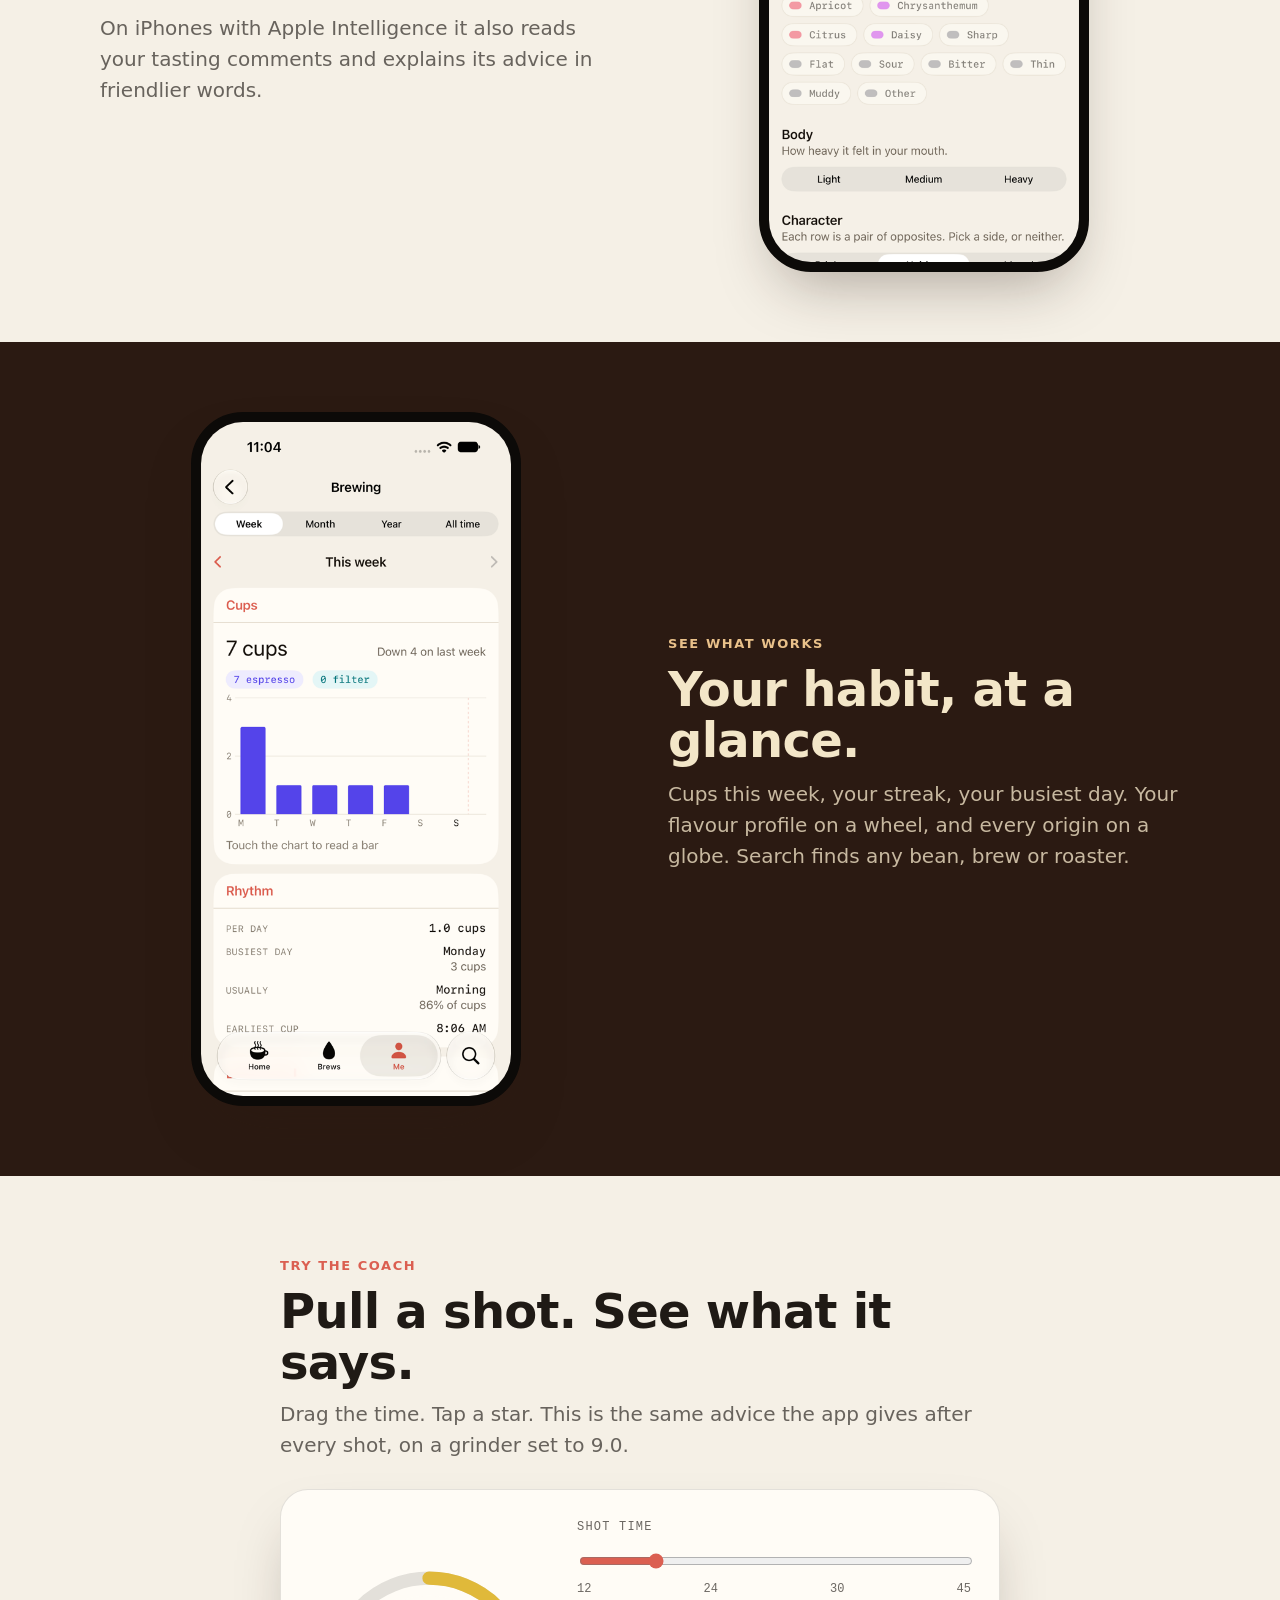
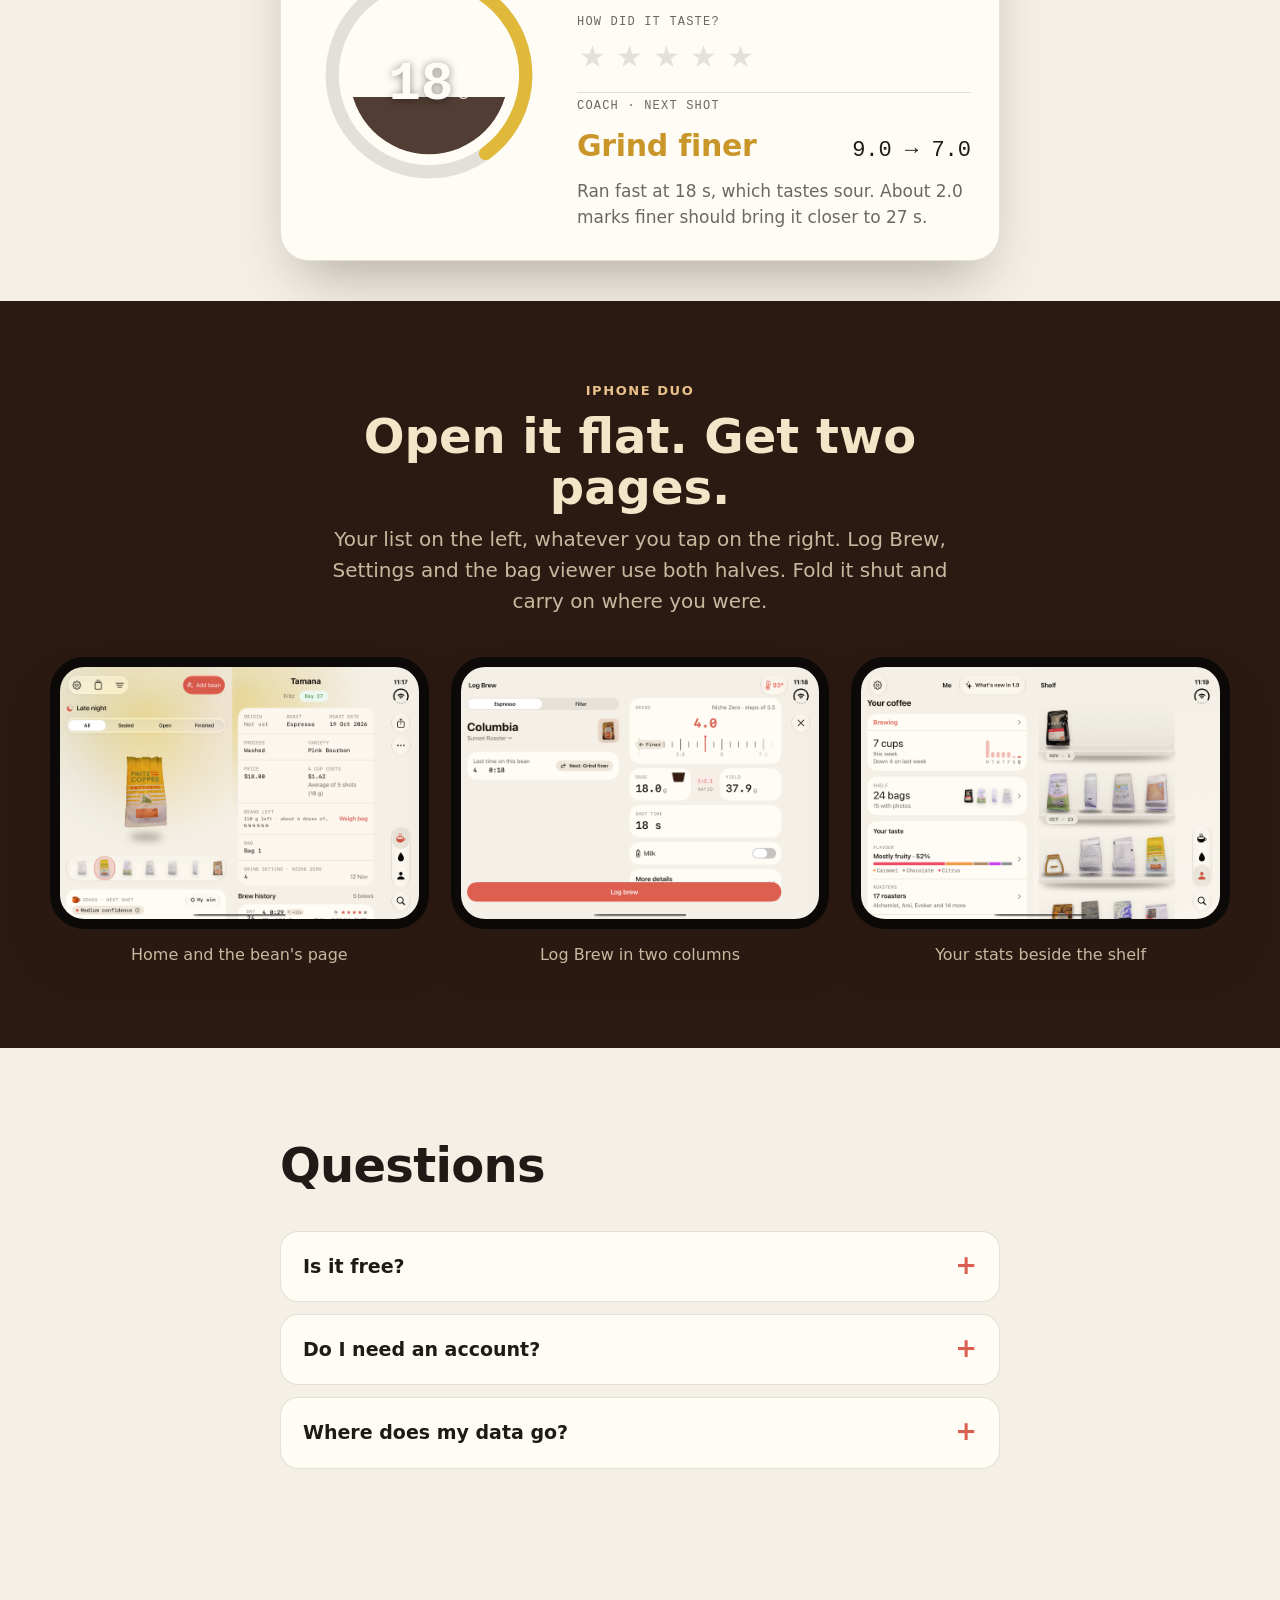
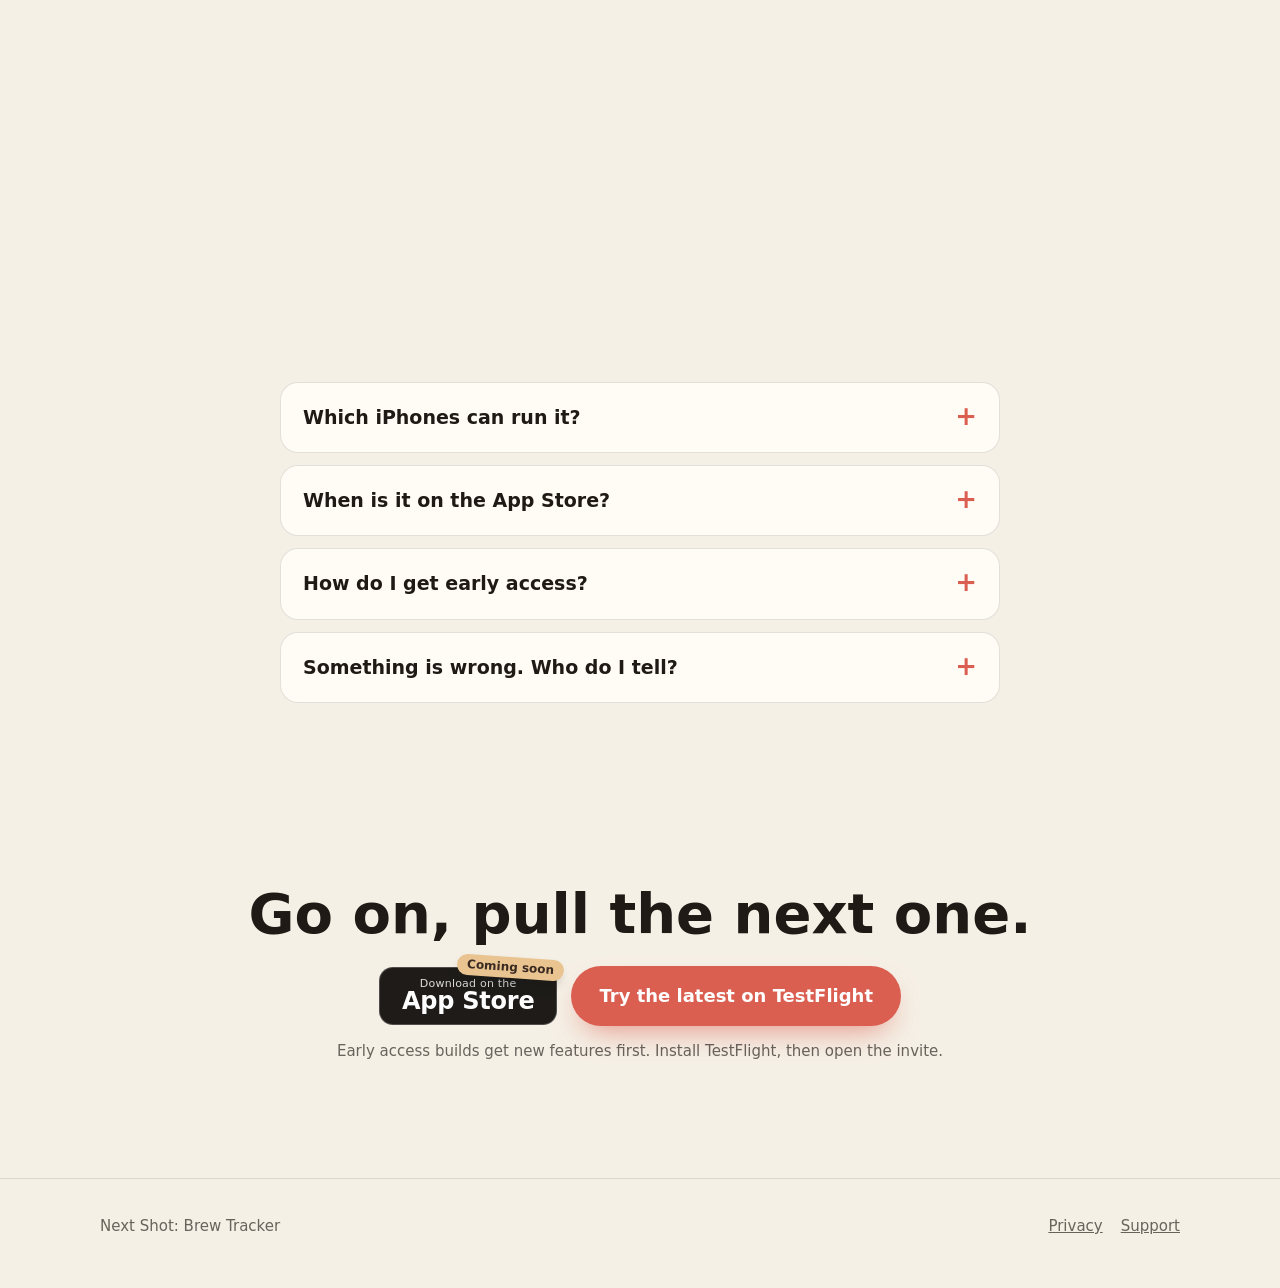
==== commit 82306824: "Next Shot site: keep the bag hint clear of the picker on phones Co-Authored-By: Claude Sonnet 5.5 <n" ====
--- a/nextshot/index.html
+++ b/nextshot/index.html
@@ -12,7 +12,7 @@
 <meta property="og:type" content="website">
 <link rel="icon" href="assets/favicon.png">
 <link rel="apple-touch-icon" href="assets/apple-touch-icon.png">
-<link rel="stylesheet" href="style.css?v=5">
+<link rel="stylesheet" href="style.css?v=6">
 </head>
 <body>
 
--- a/nextshot/style.css
+++ b/nextshot/style.css
@@ -296,7 +296,8 @@
   .stage { height: auto; display: flex; flex-direction: column; align-items: center; gap: 22px; padding-top: 10px; }
   .stage .glow { display: none; }
   .floatcard { position: relative; left: 0; top: 0; order: 1; width: min(300px, 100%); }
-  .bagwrap { position: relative; left: 0; bottom: 0; order: 2; width: 240px; height: 360px; margin-bottom: 36px; }
+  .bagwrap { position: relative; left: 0; bottom: 0; order: 2; width: 240px; height: 360px; margin-bottom: 78px; }
+  .hint { bottom: -50px; font-size: 11px; }
   .pick { position: relative; left: 0; bottom: 0; order: 3; }
   .shake { position: relative; left: 0; bottom: 0; order: 4; }
   .stage .phone { position: relative; order: 5; right: auto; top: 0; width: min(290px, 78vw); margin-top: 12px; }
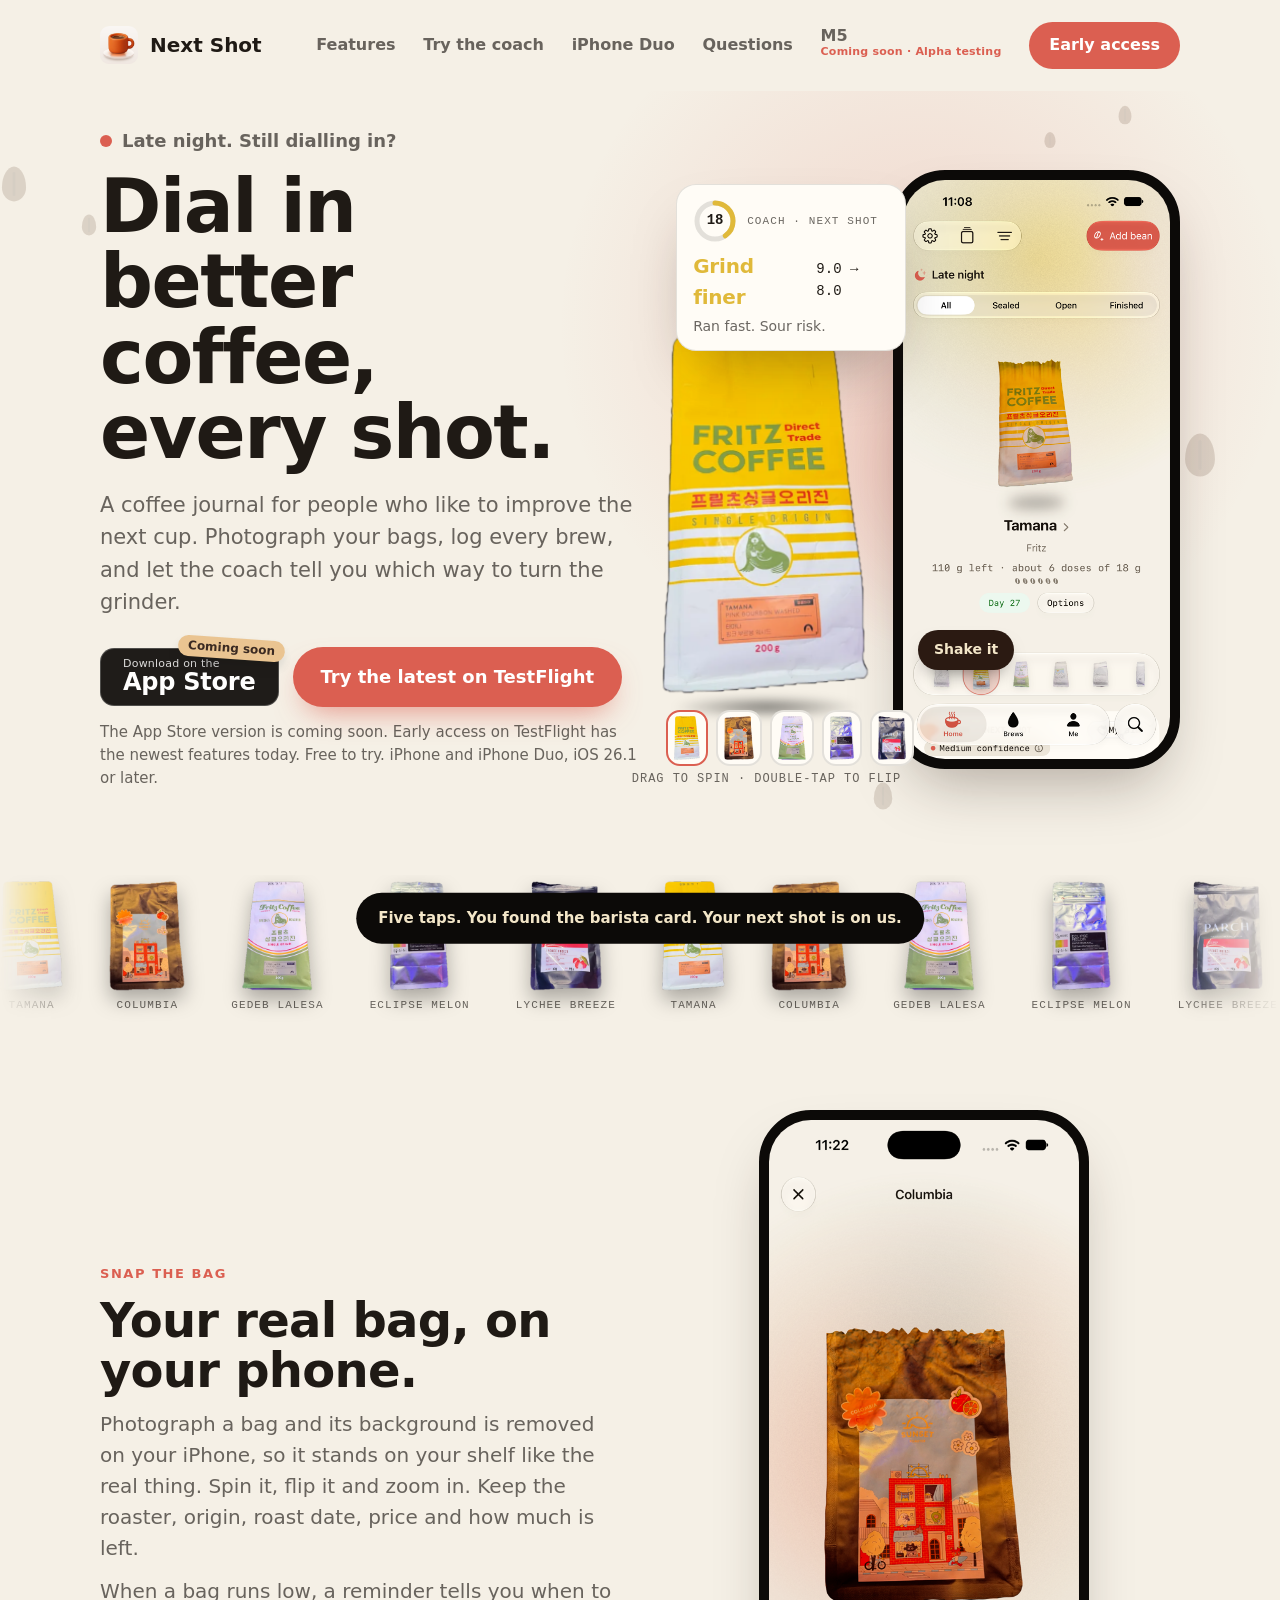
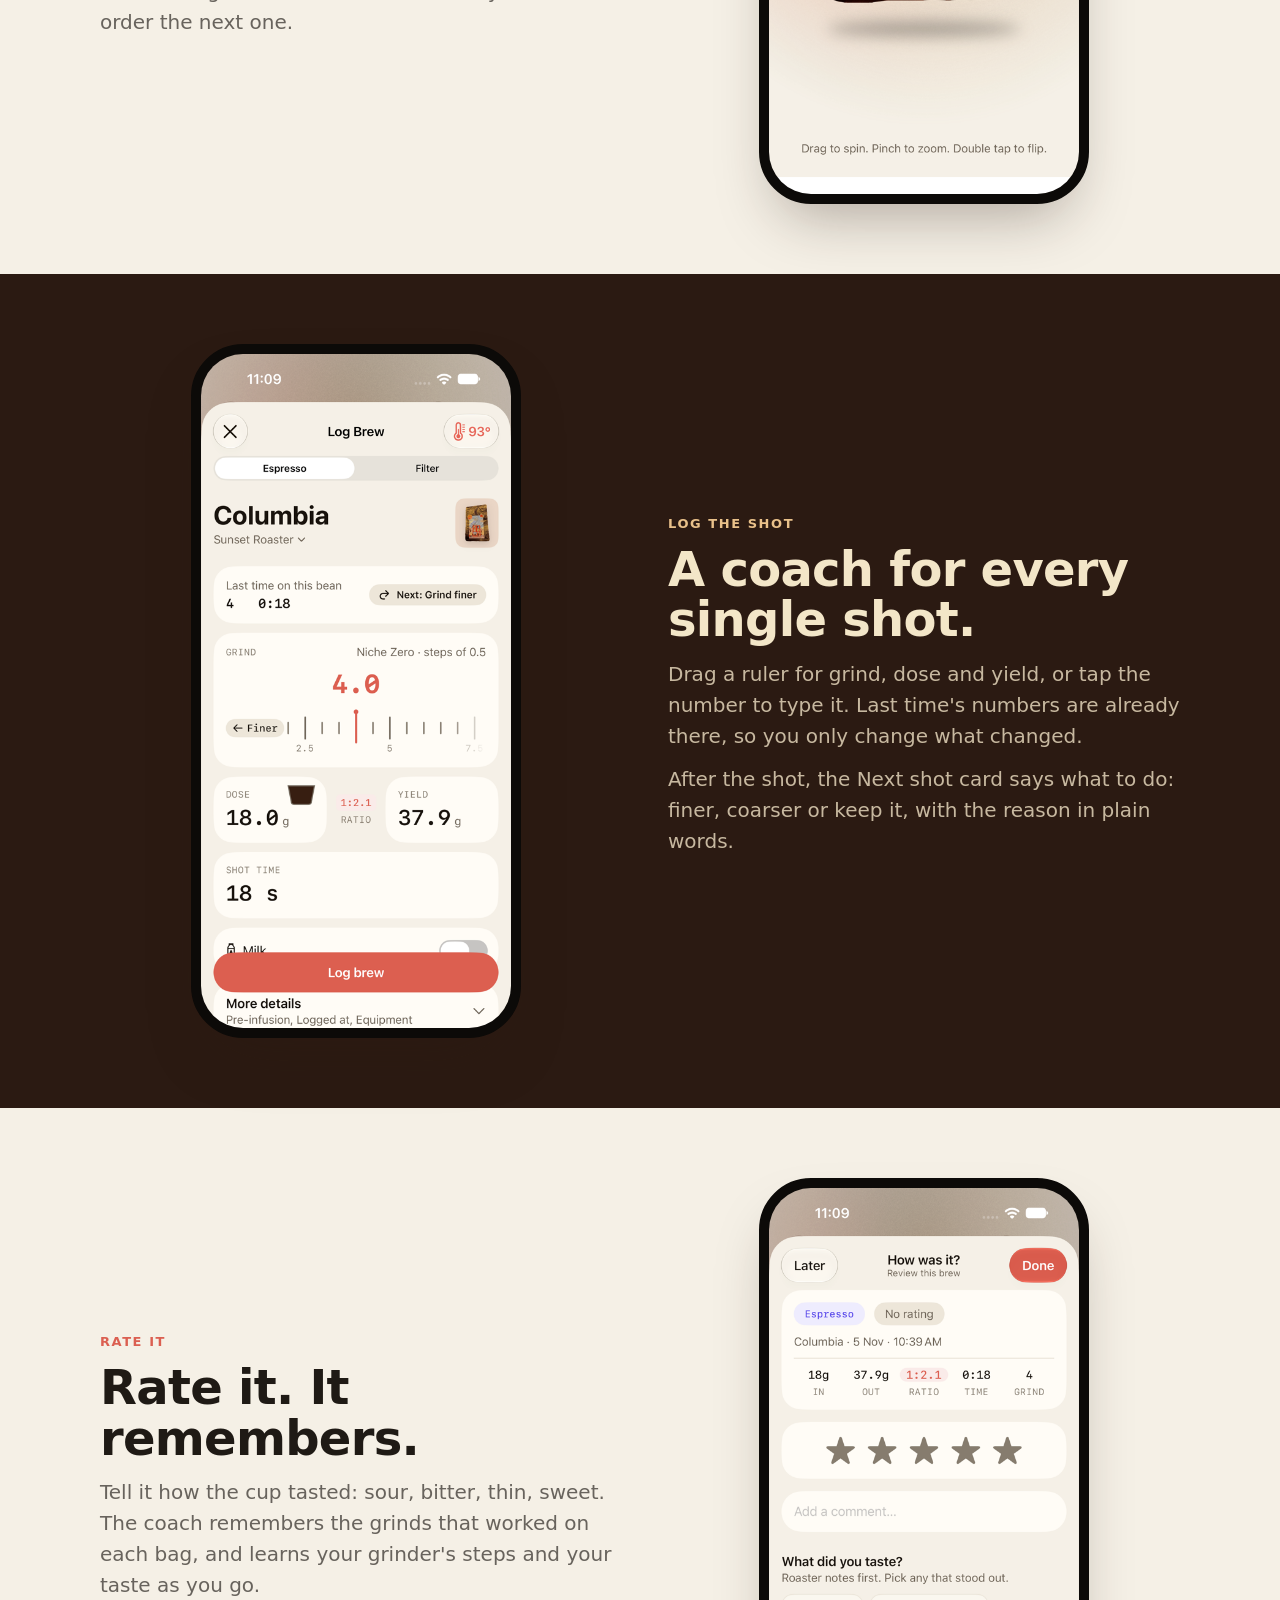
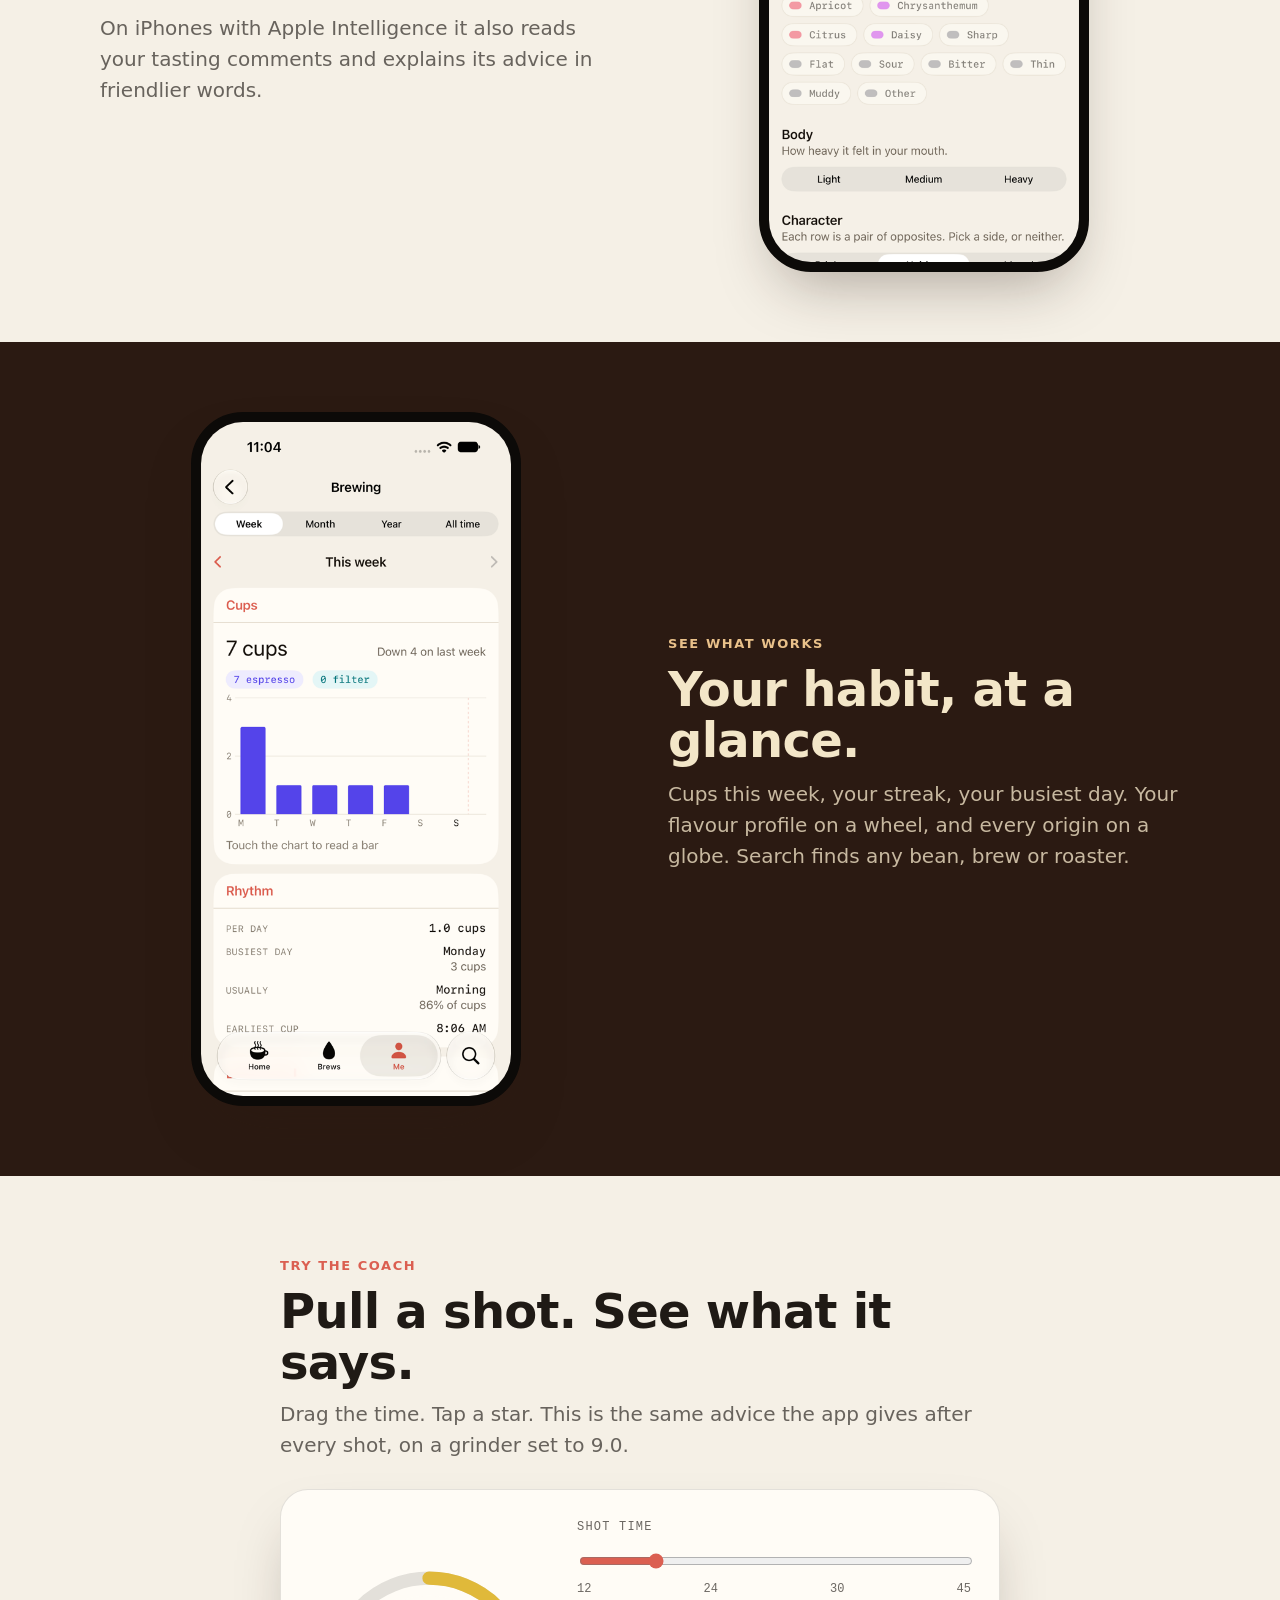
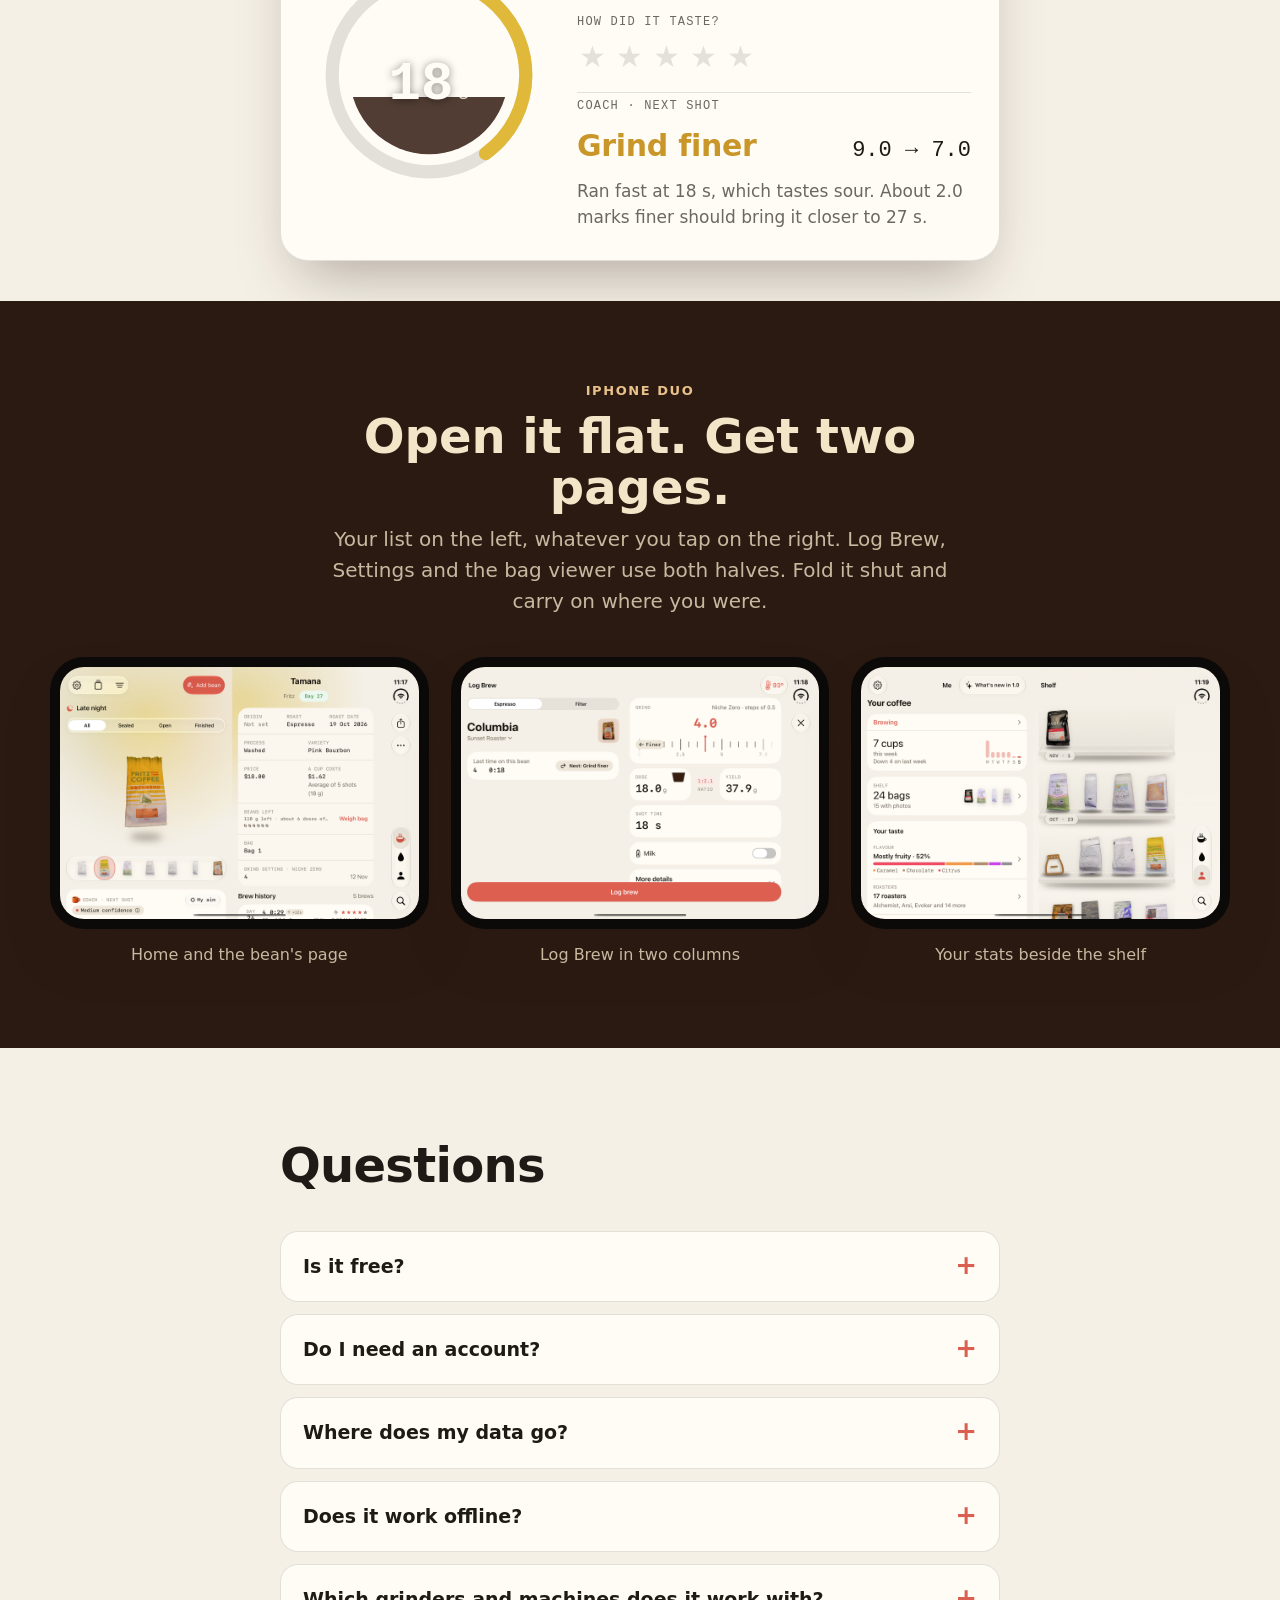
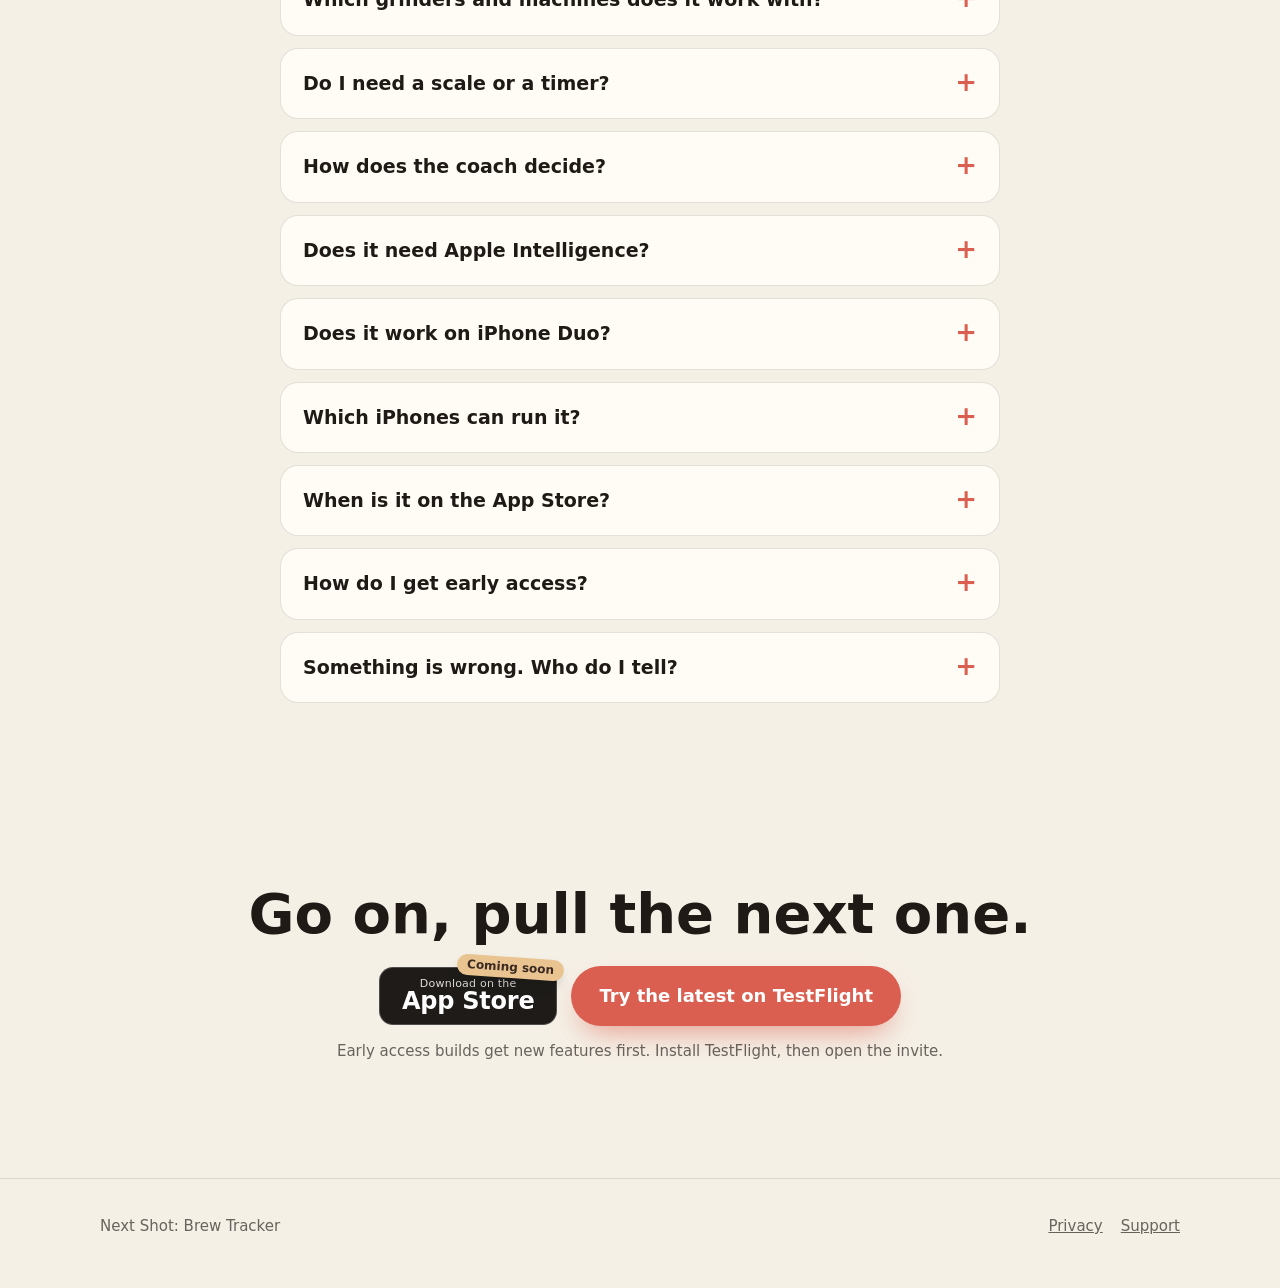
==== commit df225ef7: "Site: M5 tab (coming soon, Alpha testing) and interest form Co-Authored-By: Claude Sonnet 5.5 <norep" ====
--- a/nextshot/index.html
+++ b/nextshot/index.html
@@ -13,6 +13,7 @@
 <link rel="icon" href="assets/favicon.png">
 <link rel="apple-touch-icon" href="assets/apple-touch-icon.png">
 <link rel="stylesheet" href="style.css?v=6">
+<link rel="stylesheet" href="m5.css?v=1">
 </head>
 <body>
 
@@ -39,6 +40,7 @@
       <a href="#try">Try the coach</a>
       <a href="#duo">iPhone Duo</a>
       <a href="#questions">Questions</a>
+      <div class="m5tab"><button class="m5btn" type="button" aria-haspopup="true" aria-expanded="false">M5<span class="m5tag">Coming soon · Alpha testing</span></button><div class="m5menu" role="menu"><a role="menuitem" href="./">Next Shot</a><span class="m5sub">The M5 shot timer works with the Next Shot app.</span><button class="m5interest" type="button" role="menuitem">I'm interested</button></div></div>
       <a class="btn small" href="https://testflight.apple.com/join/P4kzc7nD">Early access</a>
     </nav>
   </div>
@@ -238,5 +240,6 @@
 
 <script src="fun.js?v=3" defer></script>
 <script src="bag3d.js?v=1" defer></script>
+<script src="m5.js?v=1" defer></script>
 </body>
 </html>
--- a/nextshot/m5.css
+++ b/nextshot/m5.css
@@ -0,0 +1,38 @@
+/* M5 tab, interest form. Uses the colour tokens from style.css. */
+.m5tab { position: relative; display: inline-block; margin-left: 22px; vertical-align: middle; }
+.m5btn { font: inherit; font-weight: 600; font-size: 16px; color: var(--ink2); background: none; border: 0; padding: 0; cursor: pointer; text-align: left; line-height: 1.15; }
+.m5btn:hover, .m5btn[aria-expanded="true"] { color: var(--ink); }
+.m5btn .m5tag { display: block; font-size: 11px; font-weight: 700; letter-spacing: 0.02em; color: var(--accent); }
+.m5menu { display: none; position: absolute; right: 0; top: calc(100% + 12px); min-width: 230px; background: var(--card); border: 1px solid var(--line); border-radius: 16px; box-shadow: var(--shadow); padding: 8px; z-index: 60; }
+.m5menu.open { display: block; }
+nav .m5menu a, .m5menu button { display: block; width: 100%; text-align: left; margin: 0; padding: 11px 14px; border-radius: 10px; border: 0; background: none; font: inherit; font-weight: 600; font-size: 16px; color: var(--ink); text-decoration: none; cursor: pointer; }
+nav .m5menu a:hover, .m5menu button:hover { background: var(--line); }
+.m5menu .m5sub { display: block; padding: 6px 14px 8px; font-size: 13px; color: var(--ink2); }
+.m5menu .m5interest { color: var(--accent); }
+
+dialog.m5dlg { border: 1px solid var(--line); border-radius: 22px; background: var(--card); color: var(--ink); padding: 0; width: min(460px, 100% - 32px); box-shadow: var(--shadow); }
+dialog.m5dlg::backdrop { background: rgba(20, 14, 10, 0.55); }
+.m5dlg form, .m5dlg .m5done { padding: 26px 26px 22px; }
+.m5dlg h2 { margin: 0 0 6px; font-size: 26px; font-weight: 800; letter-spacing: -0.01em; }
+.m5dlg p { margin: 0 0 16px; color: var(--ink2); font-size: 15px; }
+.m5dlg label, .m5dlg legend { display: block; font-weight: 700; font-size: 14px; margin: 14px 0 6px; padding: 0; }
+.m5dlg fieldset { border: 0; margin: 0; padding: 0; }
+.m5dlg input[type=text], .m5dlg input[type=email], .m5dlg input[type=tel], .m5dlg select {
+  width: 100%; font: inherit; font-size: 16px; color: var(--ink); background: var(--bg);
+  border: 1px solid var(--line); border-radius: 12px; padding: 11px 13px; }
+.m5dlg input:focus, .m5dlg select:focus { outline: 2px solid var(--accent); outline-offset: 1px; }
+.m5dlg .m5radios { display: flex; gap: 10px; }
+.m5dlg .m5radios label { display: flex; align-items: center; gap: 8px; margin: 0; font-weight: 600; flex: 1; border: 1px solid var(--line); border-radius: 12px; padding: 10px 13px; cursor: pointer; background: var(--bg); }
+.m5dlg .m5radios input { accent-color: var(--accent); }
+.m5dlg .m5hp { position: absolute; left: -9999px; width: 1px; height: 1px; overflow: hidden; }
+.m5dlg .m5privacy { font-size: 13px; margin: 14px 0 0; }
+.m5dlg .m5err { color: var(--accent); font-weight: 700; font-size: 14px; min-height: 1.2em; margin: 10px 0 0; }
+.m5dlg .m5row { display: flex; gap: 10px; margin-top: 14px; }
+.m5dlg .m5row .btn { flex: 1; text-align: center; border: 0; cursor: pointer; font-family: inherit; }
+.m5dlg .m5cancel { background: none; border: 1px solid var(--line); border-radius: 999px; padding: 11px 20px; font: inherit; font-weight: 700; font-size: 16px; color: var(--ink2); cursor: pointer; }
+.m5dlg .btn[disabled] { opacity: 0.6; cursor: default; transform: none; }
+.m5dlg .m5done { text-align: center; }
+.m5dlg .m5done .btn { border: 0; cursor: pointer; font-family: inherit; }
+@media (max-width: 820px) { .m5tab { margin-left: 14px; } .m5btn .m5tag { font-size: 10px; } }
+
+nav .m5menu a { display: block; margin: 0; }
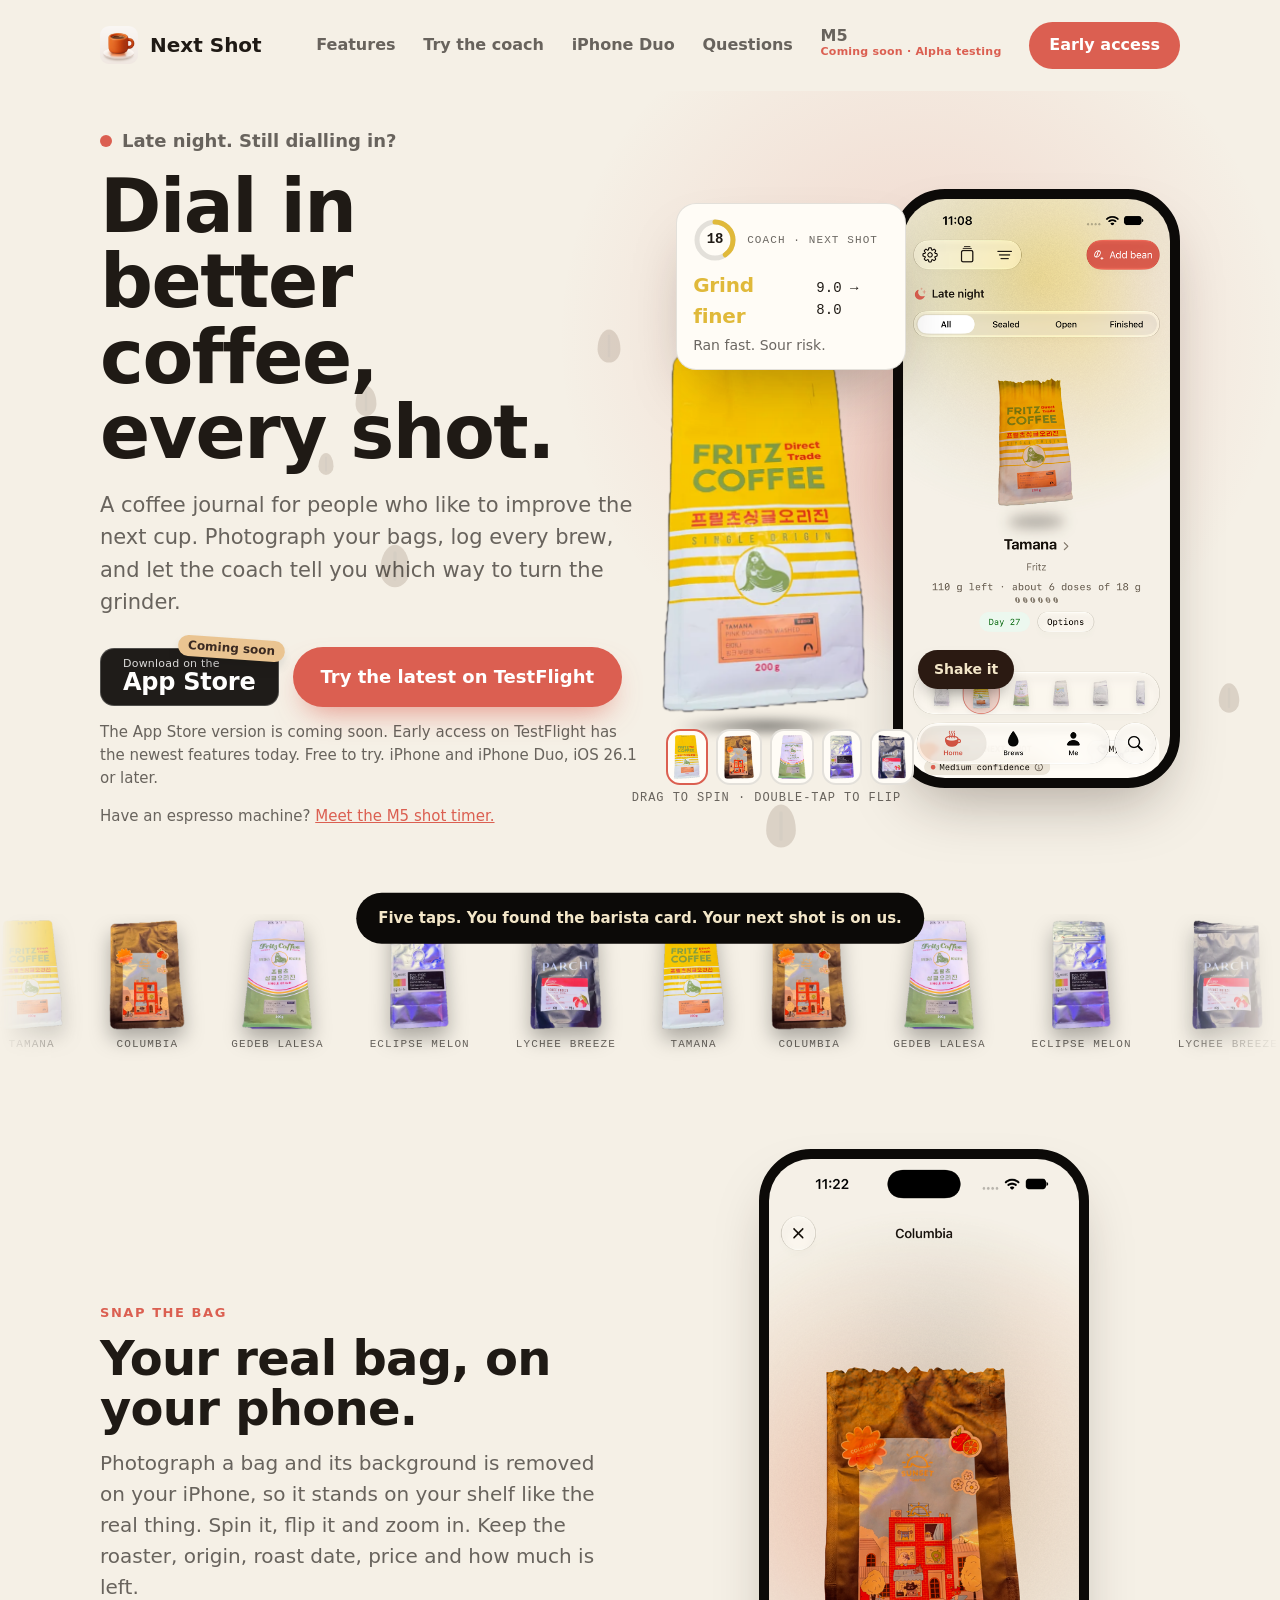
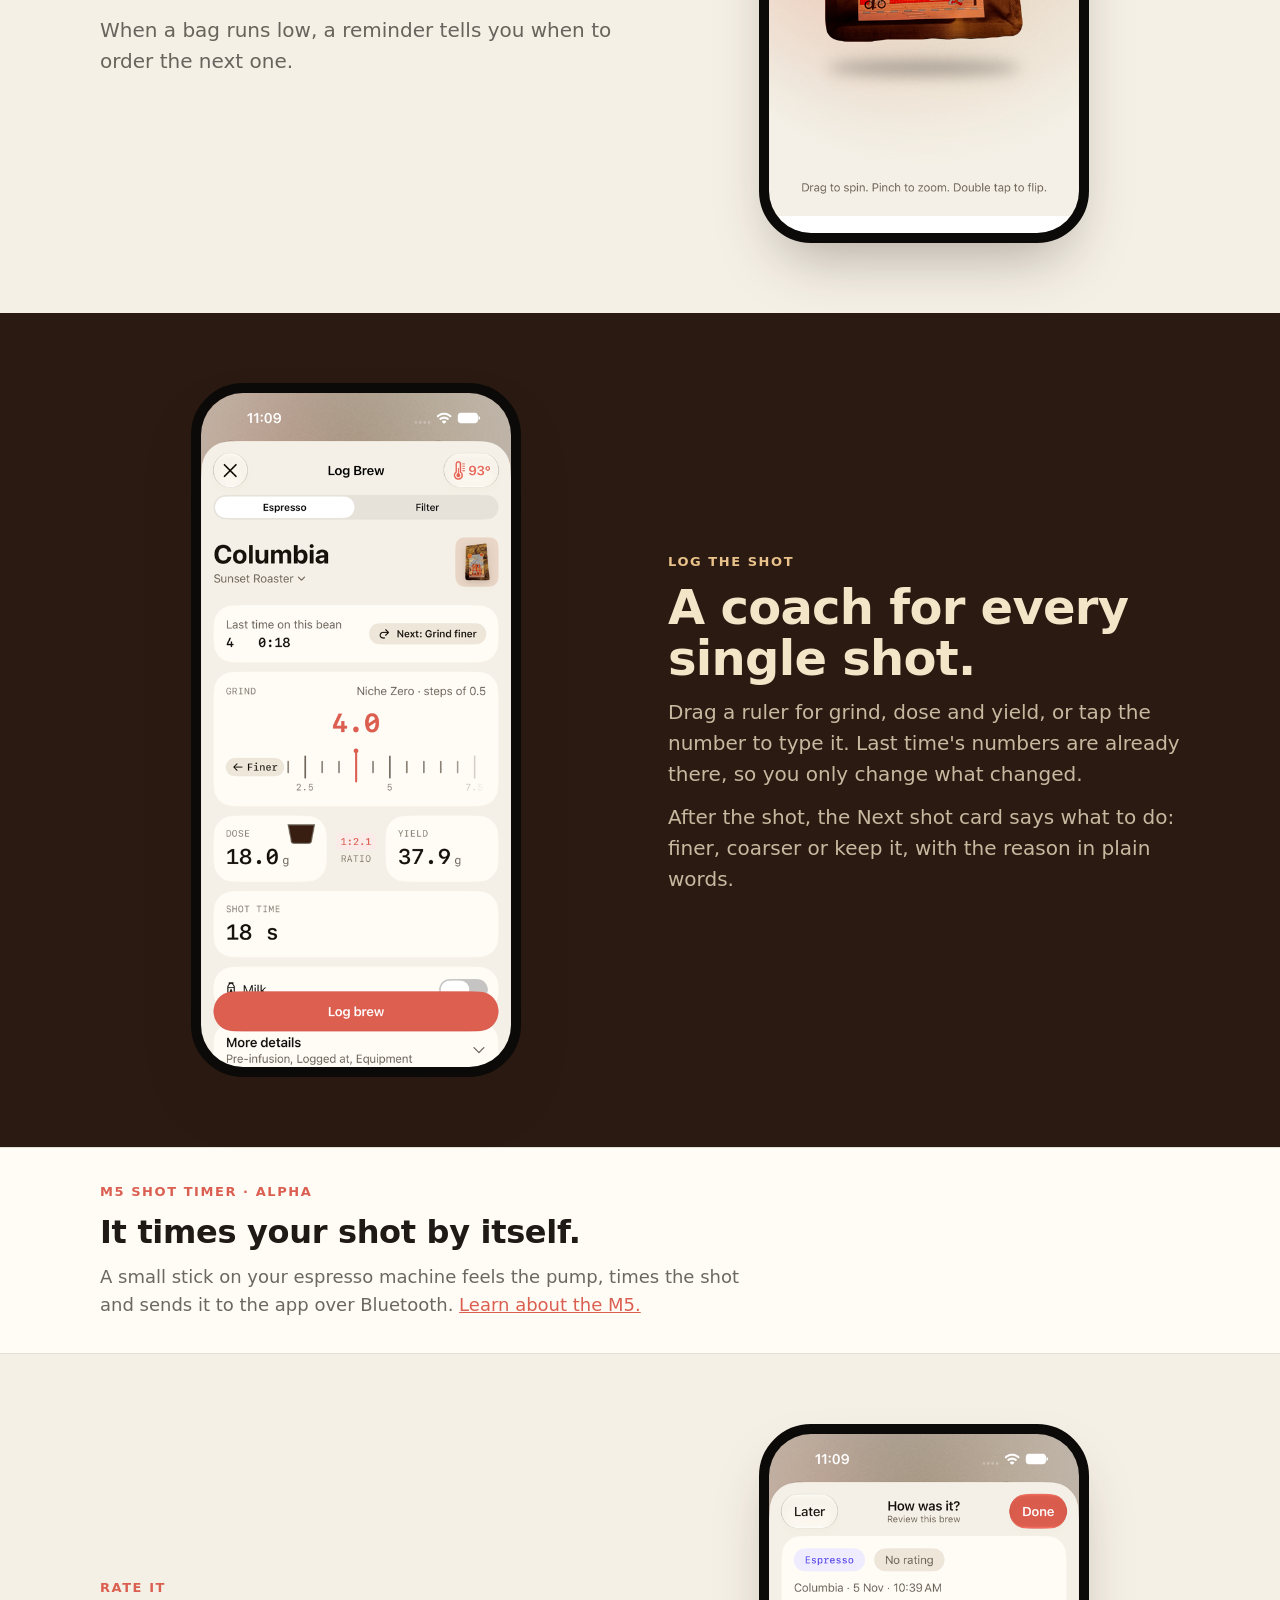
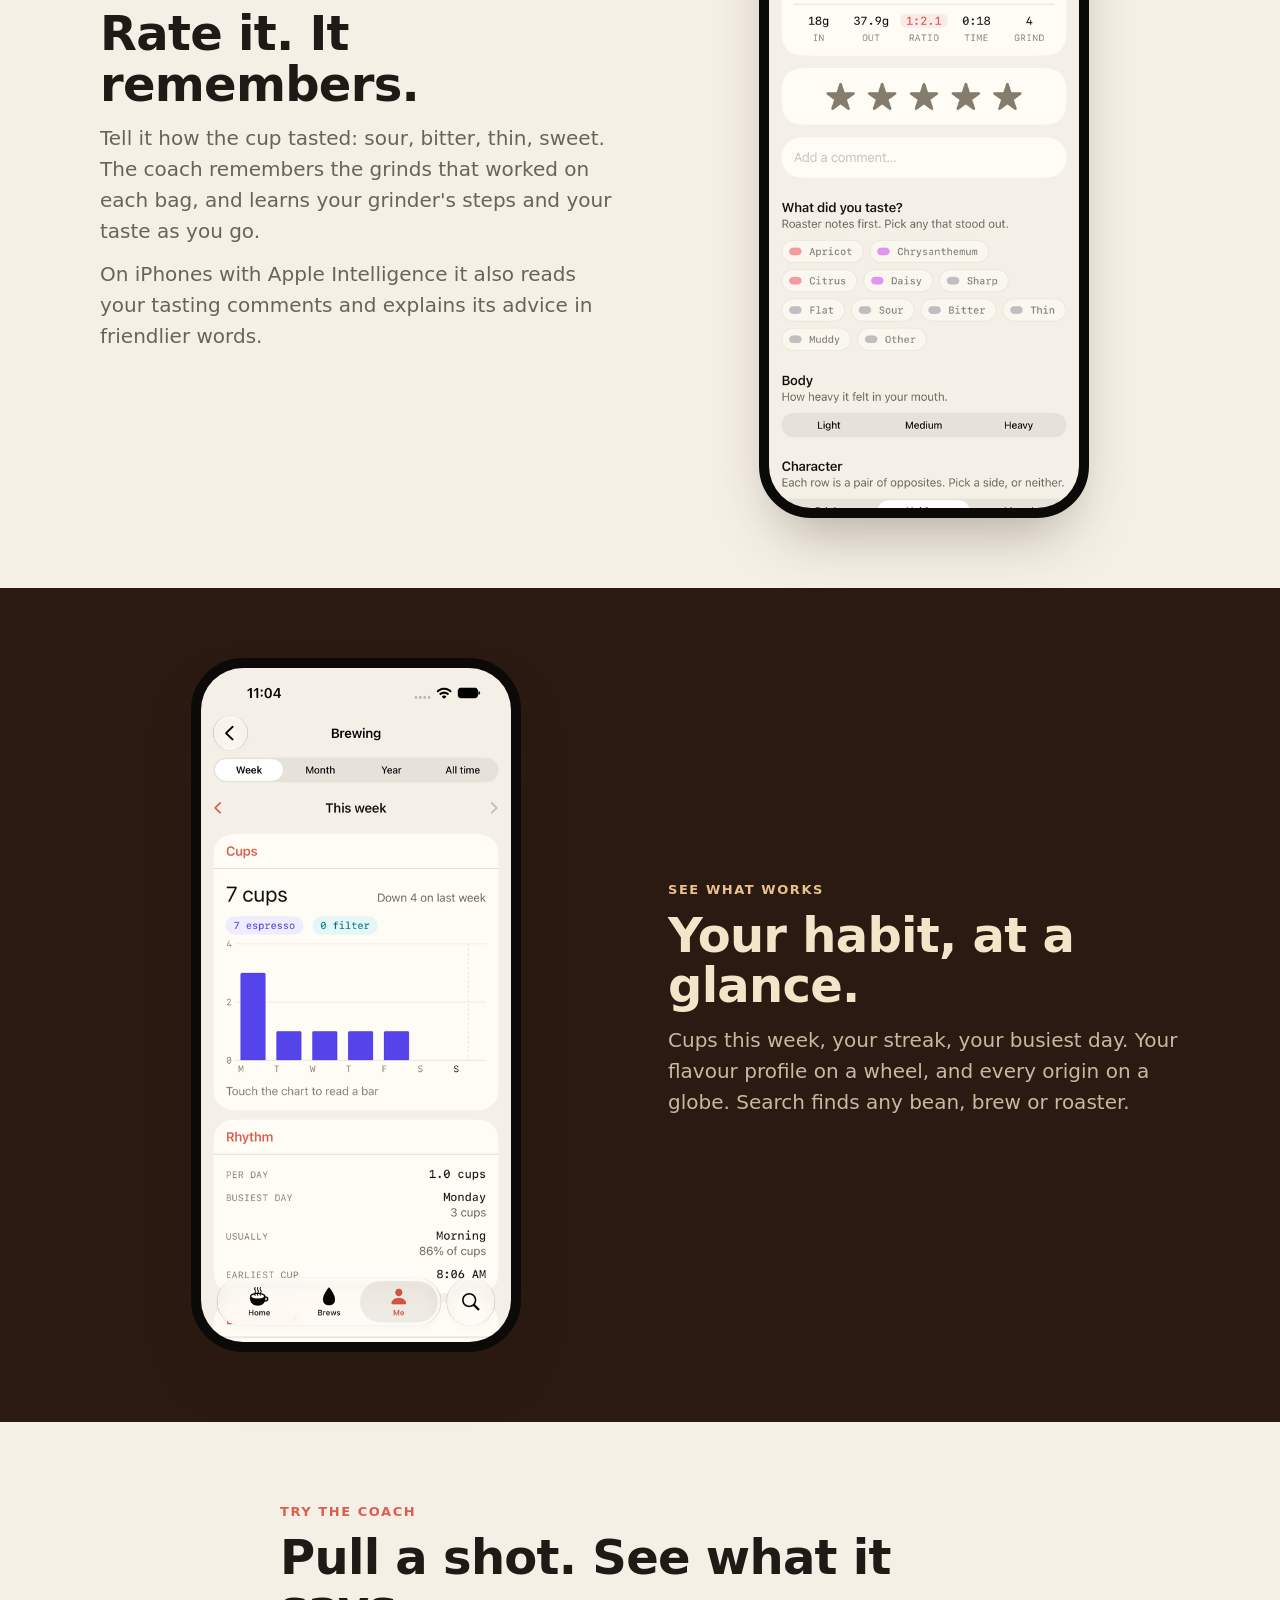
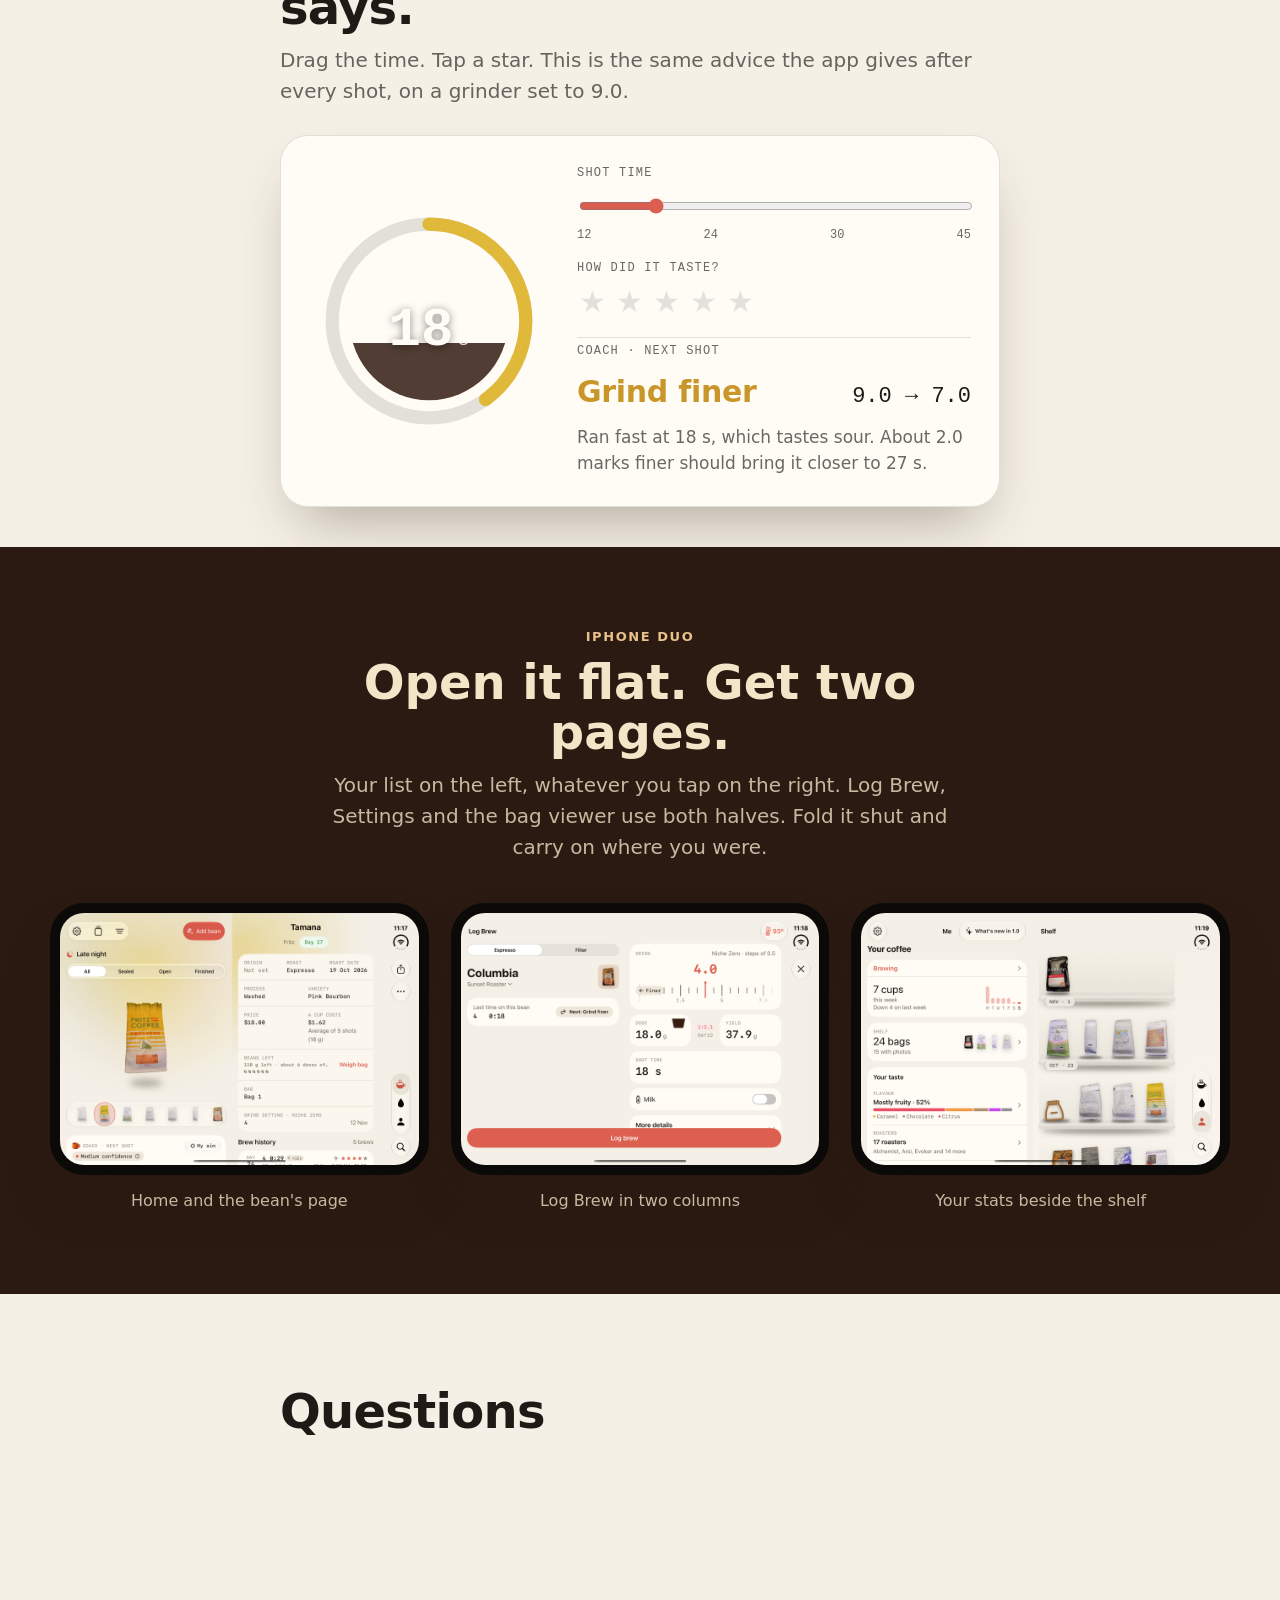
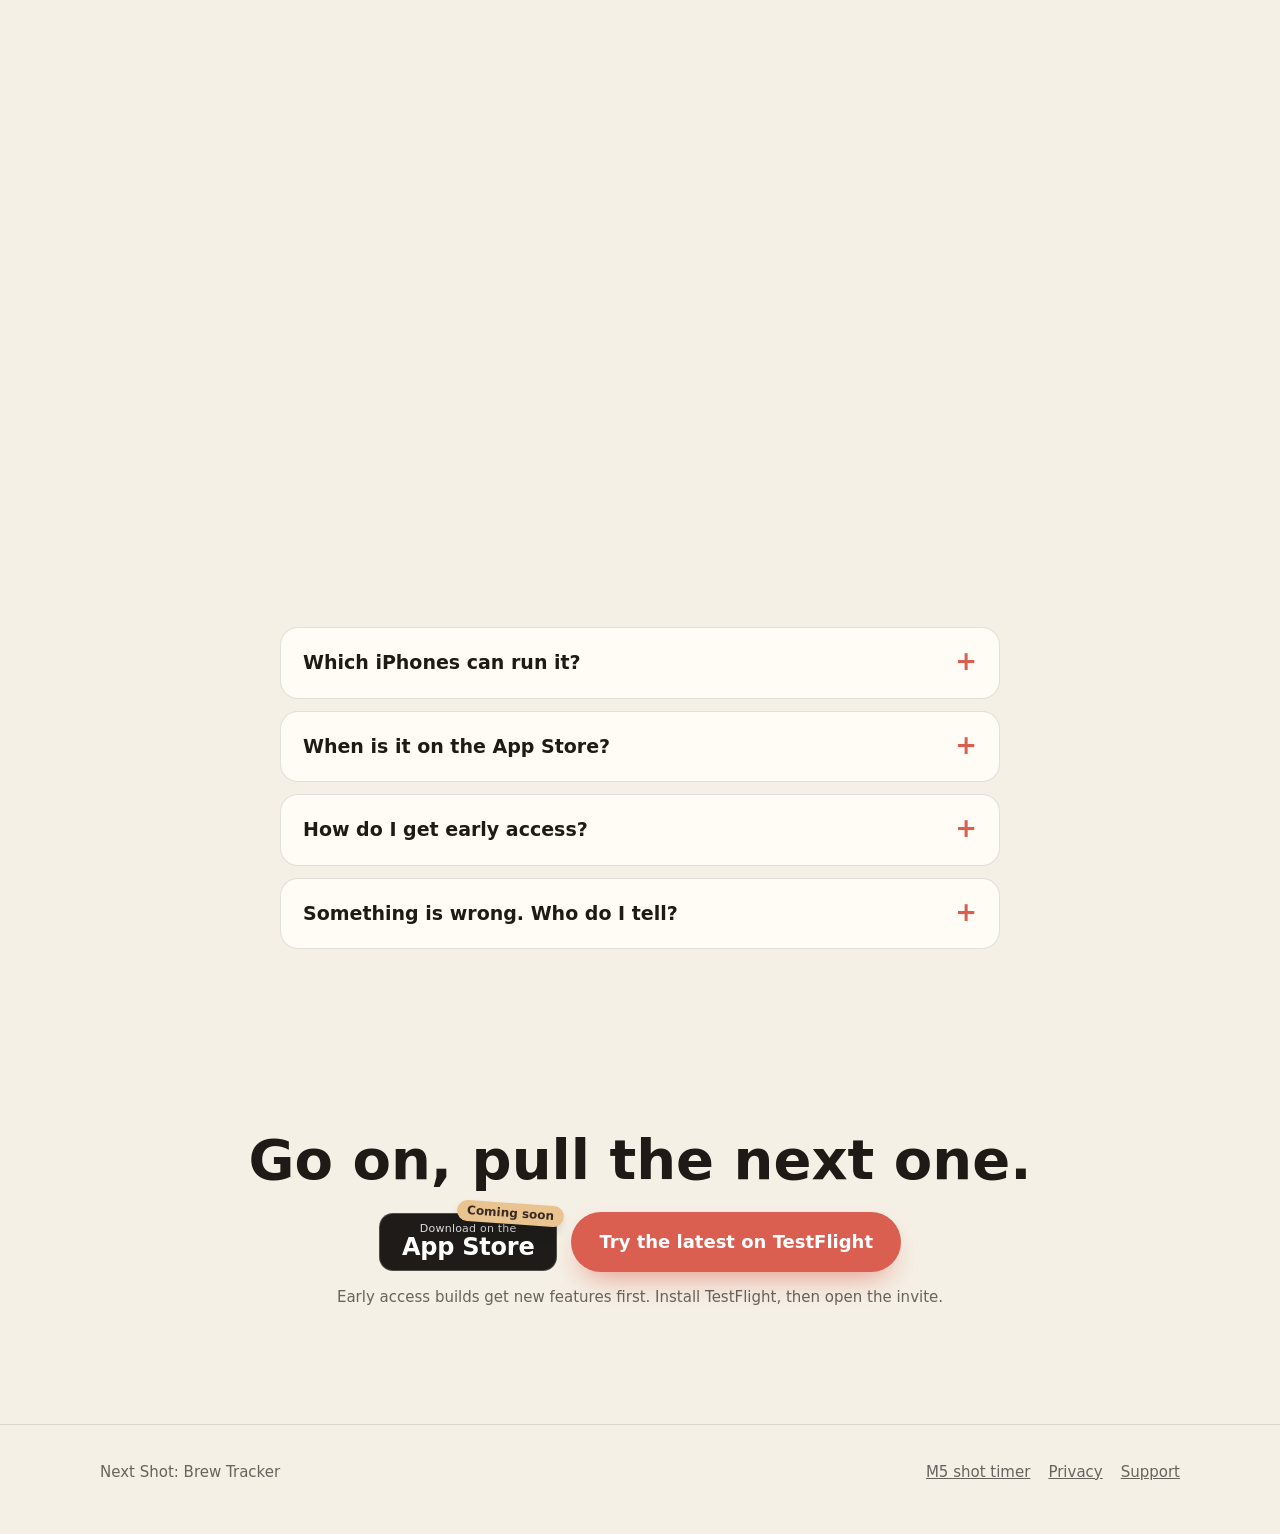
==== commit 0a507534: "Site: M5 explainer page, links from main page, privacy section Co-Authored-By: Claude Sonnet 5.5 <no" ====
--- a/nextshot/index.html
+++ b/nextshot/index.html
@@ -13,7 +13,7 @@
 <link rel="icon" href="assets/favicon.png">
 <link rel="apple-touch-icon" href="assets/apple-touch-icon.png">
 <link rel="stylesheet" href="style.css?v=6">
-<link rel="stylesheet" href="m5.css?v=1">
+<link rel="stylesheet" href="m5.css?v=2">
 </head>
 <body>
 
@@ -40,7 +40,7 @@
       <a href="#try">Try the coach</a>
       <a href="#duo">iPhone Duo</a>
       <a href="#questions">Questions</a>
-      <div class="m5tab"><button class="m5btn" type="button" aria-haspopup="true" aria-expanded="false">M5<span class="m5tag">Coming soon · Alpha testing</span></button><div class="m5menu" role="menu"><a role="menuitem" href="./">Next Shot</a><span class="m5sub">The M5 shot timer works with the Next Shot app.</span><button class="m5interest" type="button" role="menuitem">I'm interested</button></div></div>
+      <div class="m5tab"><button class="m5btn" type="button" aria-haspopup="true" aria-expanded="false">M5<span class="m5tag">Coming soon · Alpha testing</span></button><div class="m5menu" role="menu"><a role="menuitem" href="m5/">What is the M5?</a><span class="m5sub">The M5 shot timer works with the full edition of Next Shot.</span><button class="m5interest" type="button" role="menuitem">I'm interested</button></div></div>
       <a class="btn small" href="https://testflight.apple.com/join/P4kzc7nD">Early access</a>
     </nav>
   </div>
@@ -58,6 +58,7 @@
         <a class="btn" href="https://testflight.apple.com/join/P4kzc7nD">Try the latest on TestFlight</a>
       </div>
       <p class="note">The App Store version is coming soon. Early access on TestFlight has the newest features today. Free to try. iPhone and iPhone Duo, iOS 26.1 or later.</p>
+      <p class="note">Have an espresso machine? <a href="m5/">Meet the M5 shot timer.</a></p>
     </div>
     <div class="stage" id="stage">
       <div class="glow" aria-hidden="true"></div>
@@ -103,6 +104,12 @@
       <p>After the shot, the Next shot card says what to do: finer, coarser or keep it, with the reason in plain words.</p>
     </div>
     <div class="shot"><div class="phone"><img src="assets/log.png" width="1100" height="2392" loading="lazy" alt="Log Brew with the coach's next shot suggestion and a grind ruler"></div></div>
+  </div>
+</section>
+
+<section class="m5band">
+  <div class="wrap">
+    <div class="m5band-txt"><div class="kicker">M5 shot timer &middot; Alpha</div><h3>It times your shot by itself.</h3><p>A small stick on your espresso machine feels the pump, times the shot and sends it to the app over Bluetooth. <a href="m5/">Learn about the M5.</a></p></div>
   </div>
 </section>
 
@@ -194,7 +201,7 @@
       <p>Any. You enter your grinder's own scale once (marks, steps per mark, stepless or with clicks), and every shot is logged on those numbers. The coach reads your grinder's own dial.</p></details>
 
     <details><summary>Do I need a scale or a timer?</summary>
-      <p>No. It works with just your phone. You type in the weights and the time, or drag the rulers.</p></details>
+      <p>No. It works with just your phone. You type in the weights and the time, or drag the rulers. If you have an espresso machine, the optional <a href="m5/">M5 shot timer</a> times shots by itself.</p></details>
 
     <details><summary>How does the coach decide?</summary>
       <p>It looks at your time, your yield, your ratio and how you rated the cup, and remembers the grinds that worked on that bag. After each shot it suggests one change with the reason. With milk, it judges the shot on time and ratio, because milk hides sour and bitter.</p></details>
@@ -234,7 +241,7 @@
 <footer>
   <div class="wrap">
     <span>Next Shot: Brew Tracker</span>
-    <span><a href="privacy.html">Privacy</a><a href="support.html">Support</a></span>
+    <span><a href="m5/">M5 shot timer</a><a href="privacy.html">Privacy</a><a href="support.html">Support</a></span>
   </div>
 </footer>
 
--- a/nextshot/m5.css
+++ b/nextshot/m5.css
@@ -36,3 +36,9 @@
 @media (max-width: 820px) { .m5tab { margin-left: 14px; } .m5btn .m5tag { font-size: 10px; } }
 
 nav .m5menu a { display: block; margin: 0; }
+
+/* Slim M5 band on the main page */
+.m5band { background: var(--card); border-top: 1px solid var(--line); border-bottom: 1px solid var(--line); padding: 34px 0; }
+.m5band h3 { font-size: clamp(24px, 3vw, 32px); margin: 0 0 6px; font-weight: 800; letter-spacing: -0.01em; }
+.m5band p { margin: 0; color: var(--ink2); font-size: 18px; max-width: 640px; }
+.m5band .kicker { margin-bottom: 6px; }
